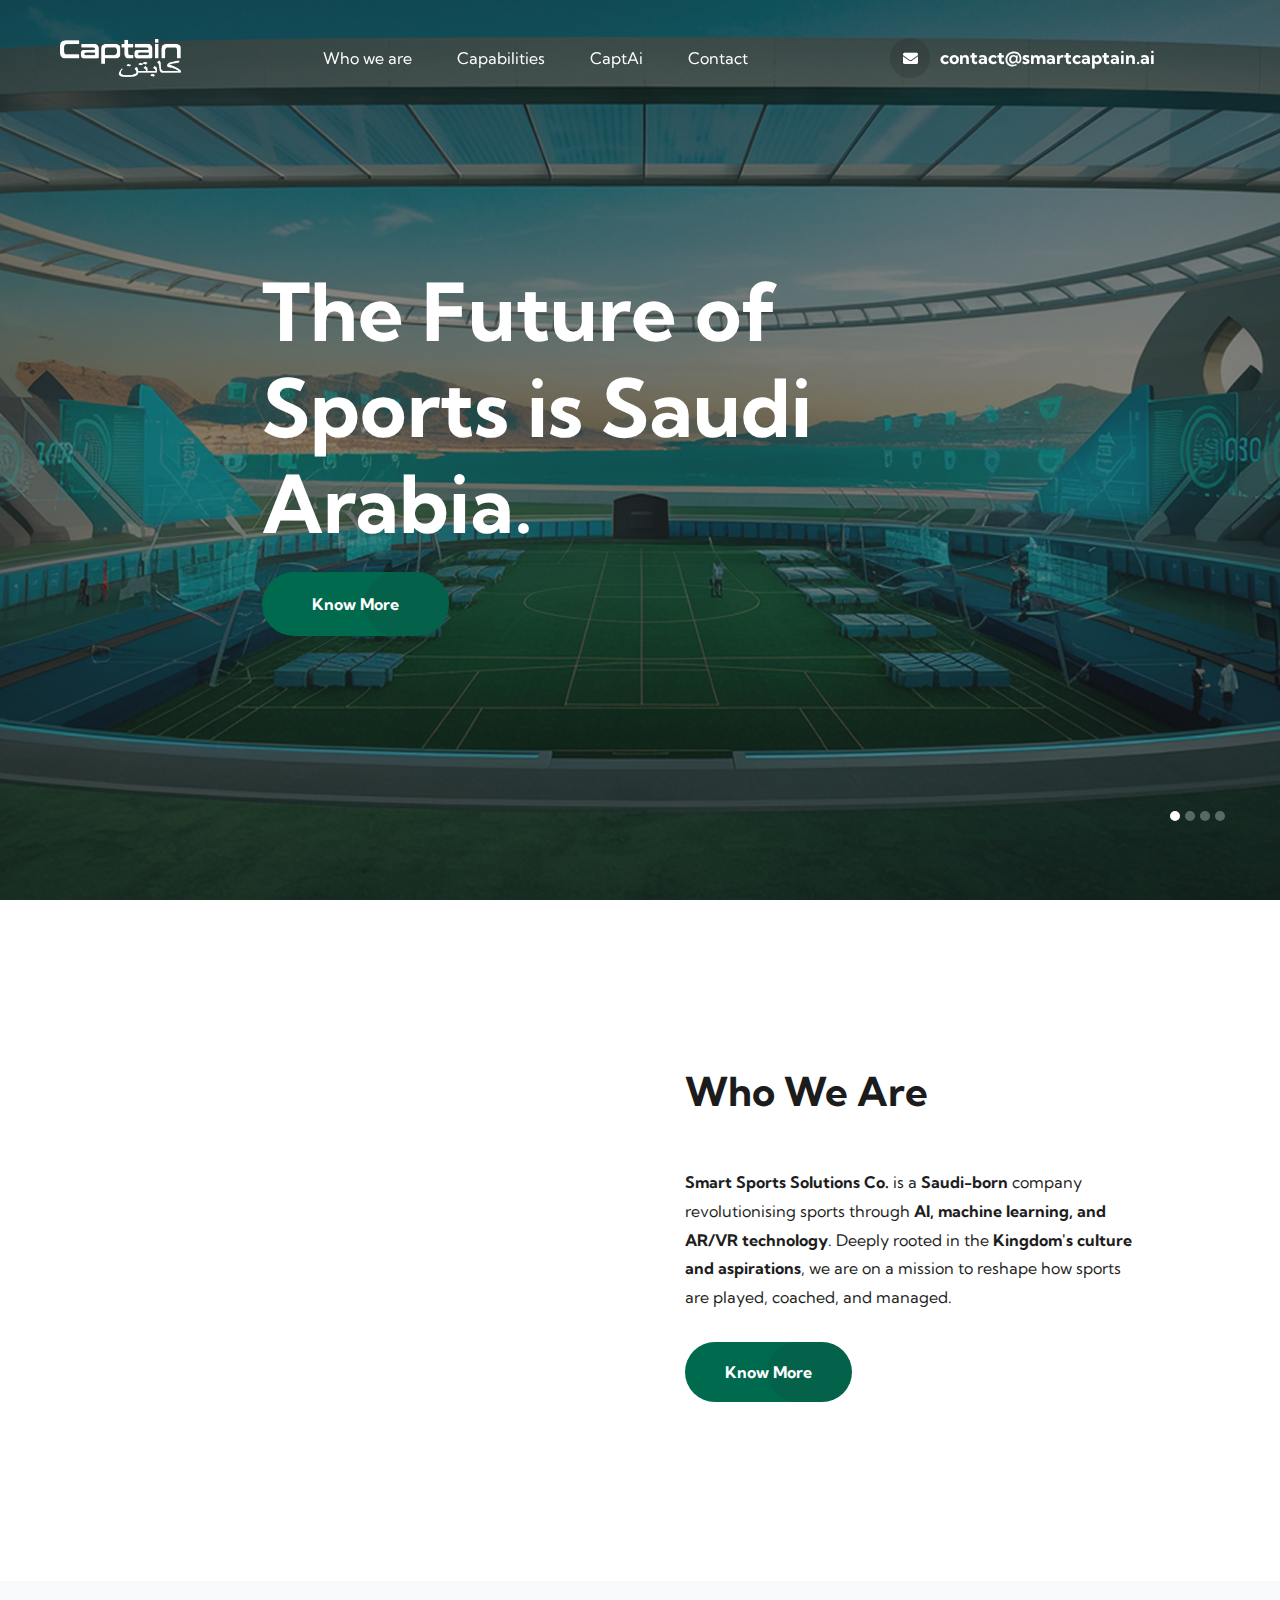
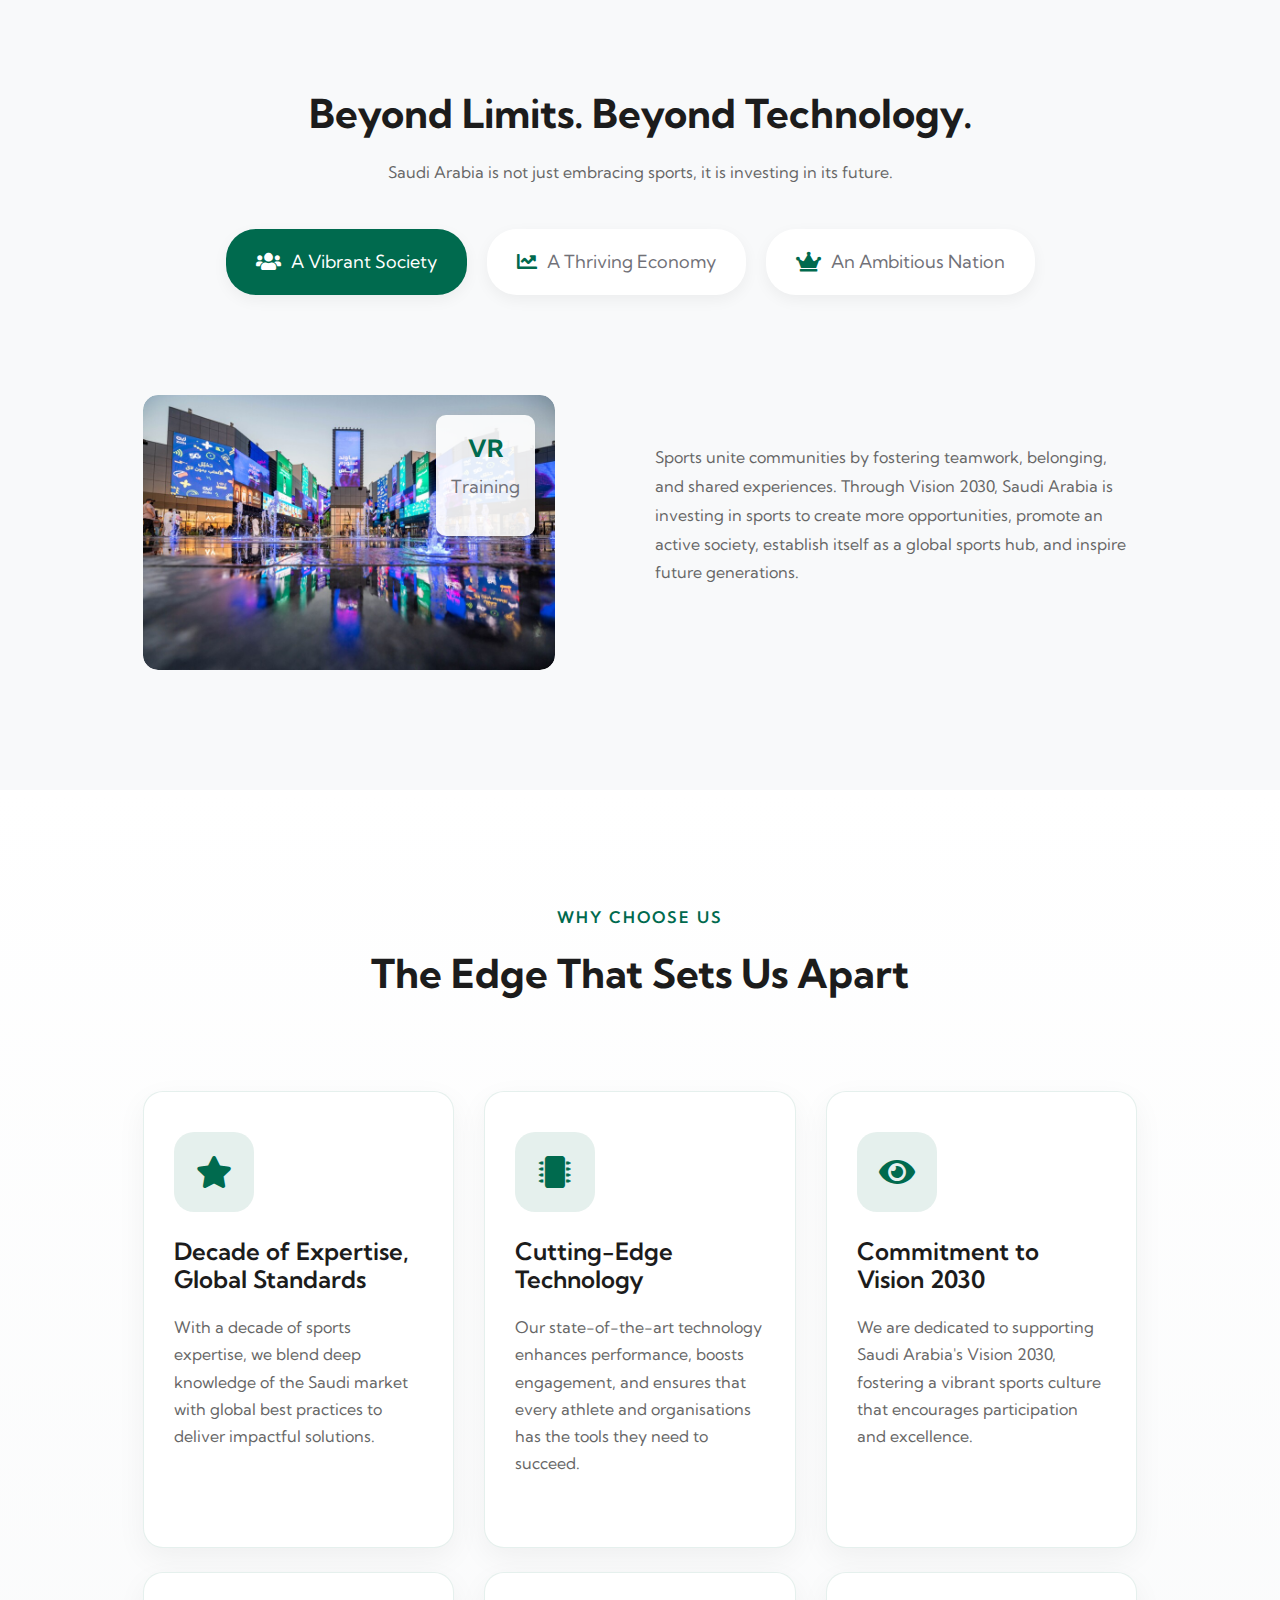
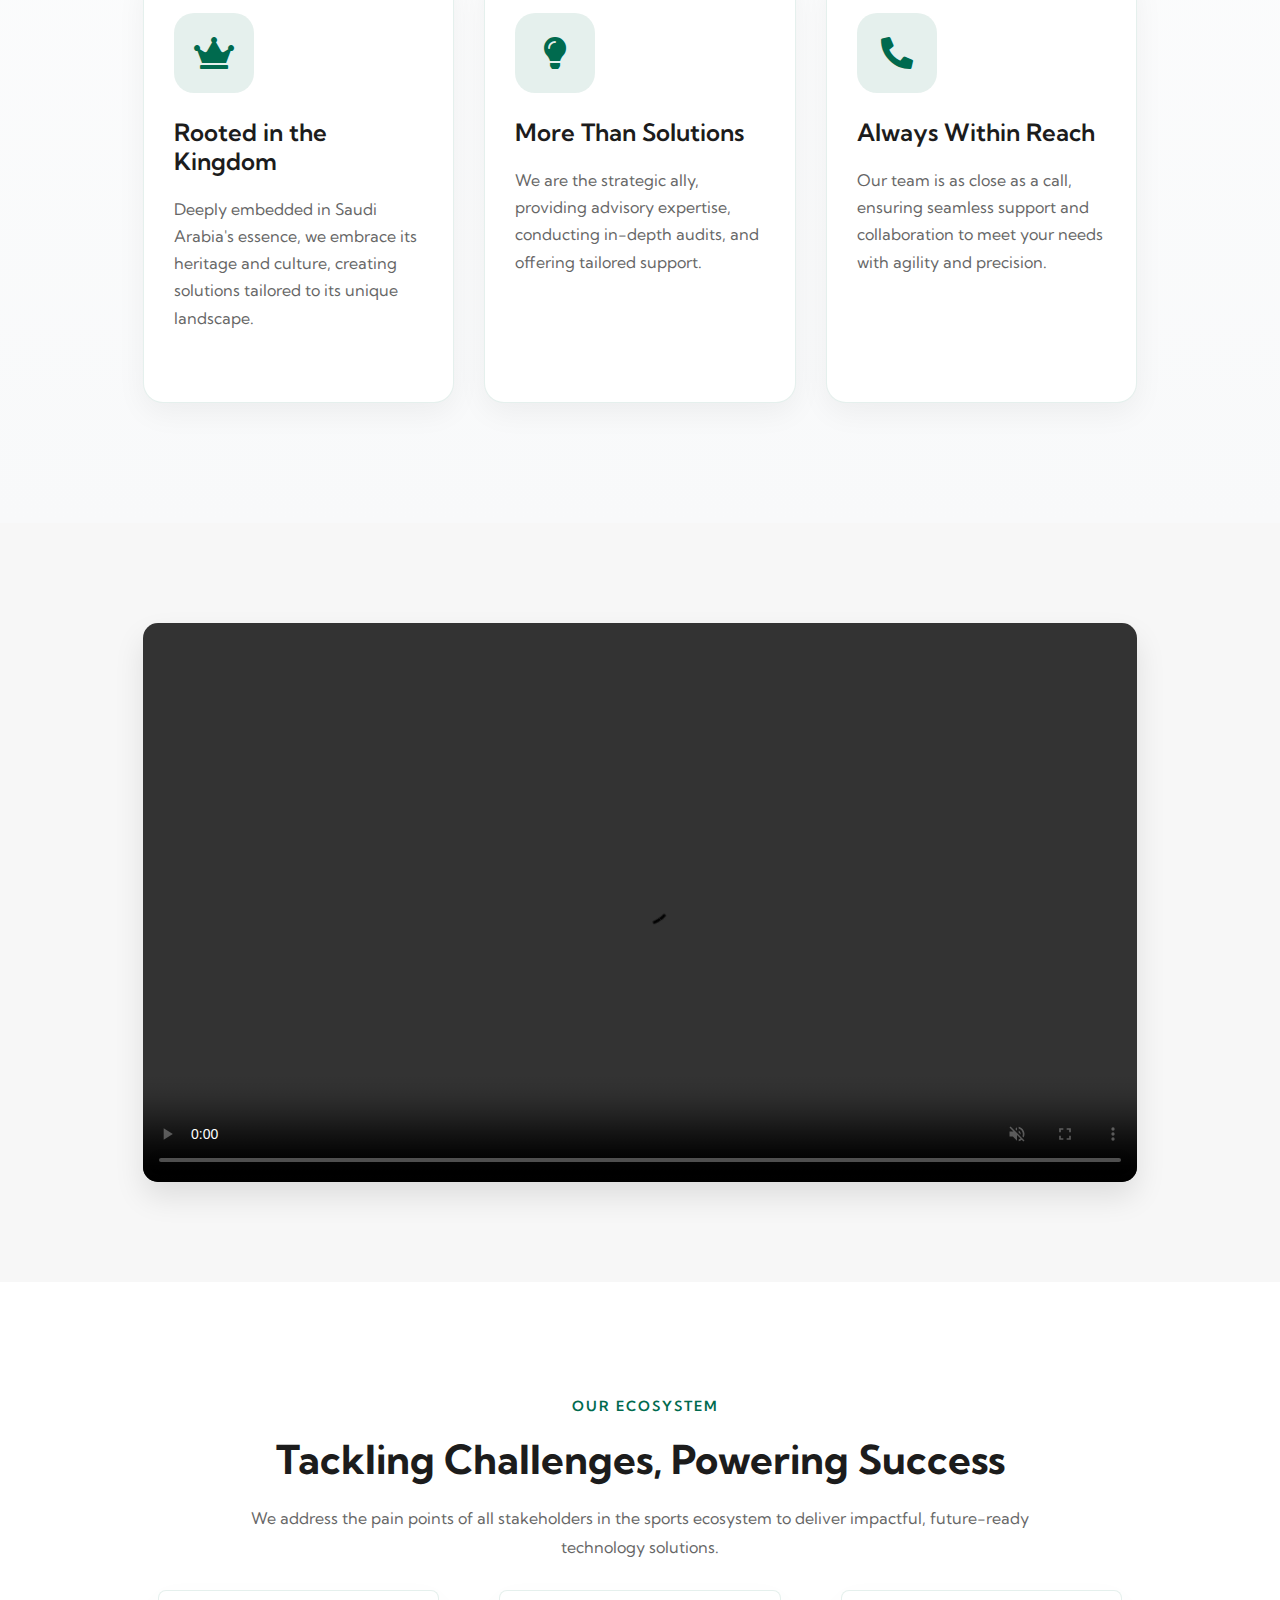
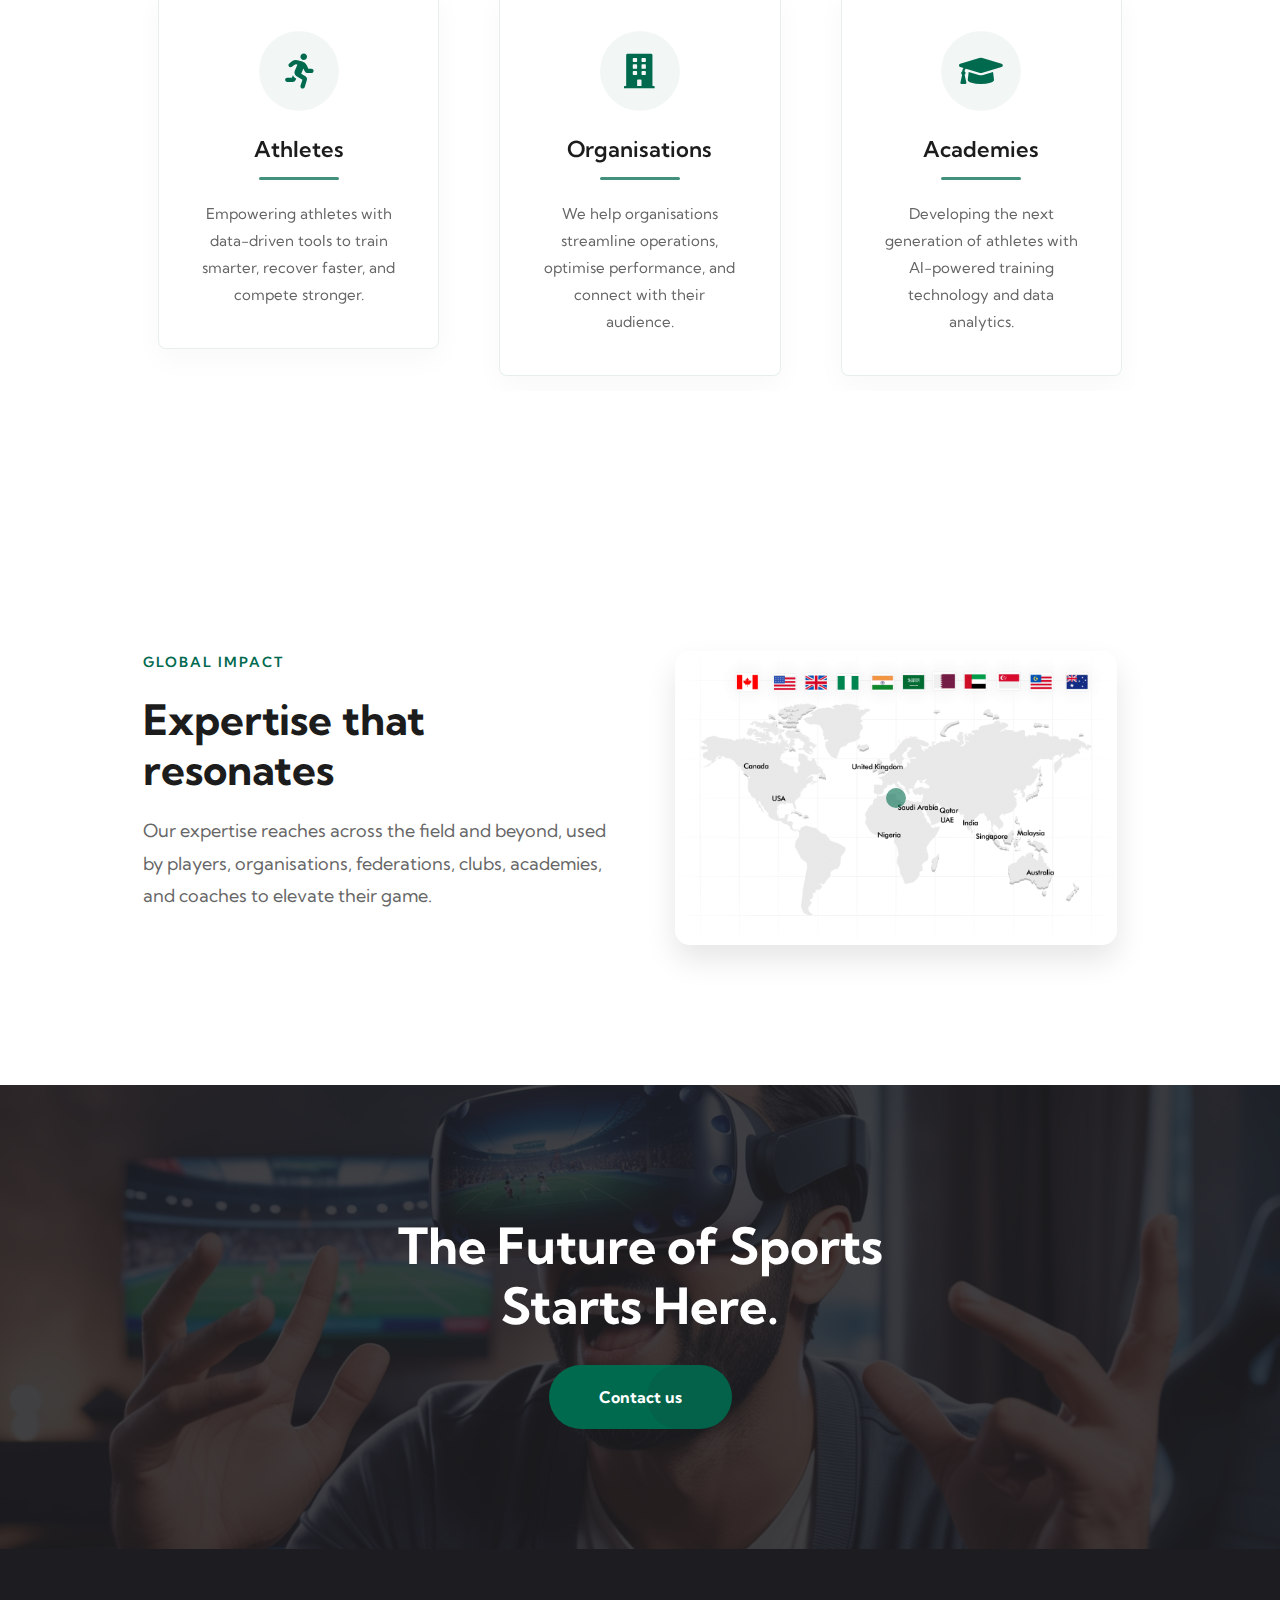
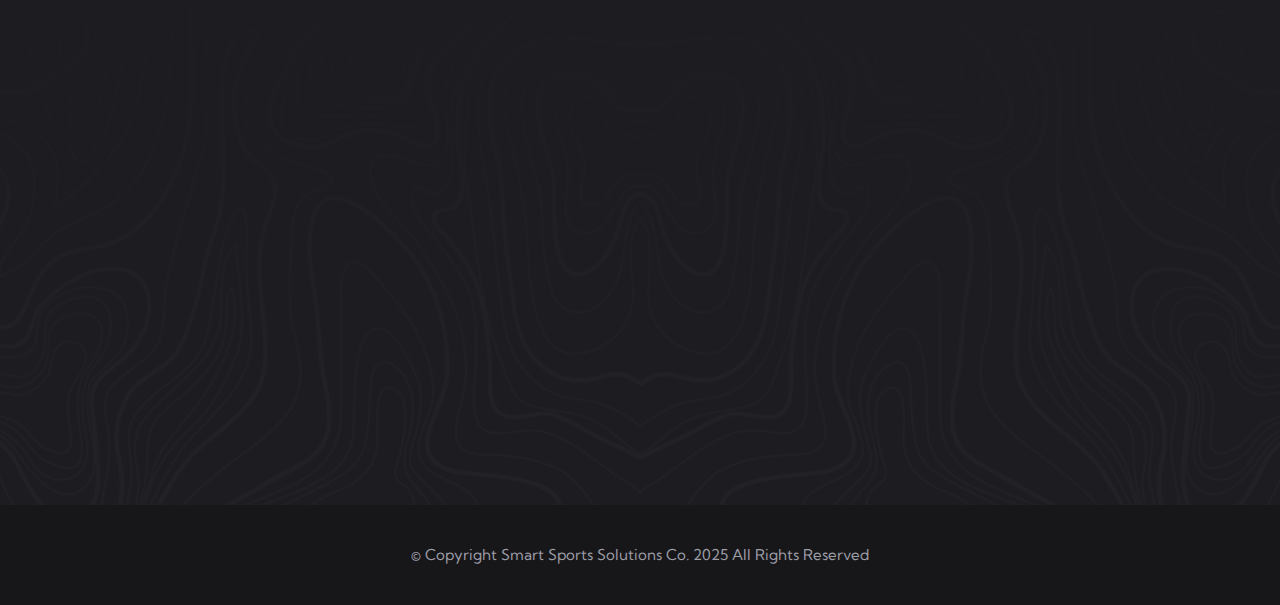
==== index.html @ 02434d59 "Update index.html" ====
<!DOCTYPE html>
<html lang="en">

<head>
    <meta charset="UTF-8" />
    <meta name="viewport" content="width=device-width, initial-scale=1.0" />
    <title>Smart Captain</title>
    <!-- favicons Icons -->
    <link rel="icon"  href="assets/images/resources/fav-icon.png">


    <!-- fonts -->
    <link rel="preconnect" href="https://fonts.gstatic.com">
    <link href="https://fonts.googleapis.com/css2?family=Kumbh+Sans:wght@300;400;700&display=swap" rel="stylesheet">


    <link rel="stylesheet" href="assets/vendors/bootstrap/css/bootstrap.min.css" />
    <link rel="stylesheet" href="assets/vendors/animate/animate.min.css" />
    <link rel="stylesheet" href="assets/vendors/fontawesome/css/all.min.css" />
    <link rel="stylesheet" href="assets/vendors/jarallax/jarallax.css" />
    <link rel="stylesheet" href="assets/vendors/jquery-magnific-popup/jquery.magnific-popup.css" />
    <link rel="stylesheet" href="assets/vendors/nouislider/nouislider.min.css" />
    <link rel="stylesheet" href="assets/vendors/nouislider/nouislider.pips.css" />
    <link rel="stylesheet" href="assets/vendors/odometer/odometer.min.css" />
    <link rel="stylesheet" href="assets/vendors/swiper/swiper.min.css" />
    <link rel="stylesheet" href="assets/vendors/moniz-icons/style.css">
    <link rel="stylesheet" href="assets/vendors/tiny-slider/tiny-slider.min.css" />
    <link rel="stylesheet" href="assets/vendors/reey-font/stylesheet.css" />
    <link rel="stylesheet" href="assets/vendors/owl-carousel/owl.carousel.min.css" />
    <link rel="stylesheet" href="assets/vendors/owl-carousel/owl.theme.default.min.css" />
    <link rel="stylesheet" href="assets/vendors/twentytwenty/twentytwenty.css" />
    <link rel="stylesheet" href="assets/vendors/bxslider/jquery.bxslider.css" />
    <link rel="stylesheet" href="assets/vendors/bootstrap-select/css/bootstrap-select.min.css" />
    <link rel="stylesheet" href="assets/vendors/vegas/vegas.min.css" />
    <link rel="stylesheet" href="assets/vendors/jquery-ui/jquery-ui.css" />
    <link rel="stylesheet" href="assets/vendors/timepicker/timePicker.css" />

    <!-- template styles -->
    <link rel="stylesheet" href="assets/css/moniz.css" />
    <link rel="stylesheet" href="assets/css/moniz-responsive.css" />
        

    <!-- RTL Styles -->
    <link rel="stylesheet" href="assets/css/moniz-rtl.css">

    <!-- color css -->
    <link rel="stylesheet" id="jssDefault" href="assets/css/colors/color-default.css">
    <link rel="stylesheet" id="jssMode" href="assets/css/modes/moniz-normal.css">

    <!-- toolbar css -->
    <link rel="stylesheet" href="assets/css/moniz-toolbar.css">
    <!-- SwiperJS -->
<link rel="stylesheet" href="https://cdn.jsdelivr.net/npm/swiper/swiper-bundle.min.css">
<script src="https://cdn.jsdelivr.net/npm/swiper/swiper-bundle.min.js"></script>
<script src="https://ajax.googleapis.com/ajax/libs/jquery/3.5.1/jquery.min.js"></script>





</head>

<body>
   
    <div class="page-wrapper">
        <header class="main-header clearfix">
            <nav class="main-menu clearfix">
                <div class="main-menu-wrapper clearfix">
                    <div class="main-menu-wrapper__left clearfix">
                        <div class="main-menu-wrapper__logo">
                            <a href="index.html"><img src="assets/images/resources/logo.png" alt=""></a>
                        </div>
                       
                        <!-- <div class="main-menu-wrapper__social">
                            <a href="#"><i class="fab fa-twitter"></i></a>
                            <a href="#" class="clr-fb"><i class="fab fa-facebook"></i></a>
                            <a href="#" class="clr-dri"><i class="fab fa-pinterest-p"></i></a>
                            <a href="#" class="clr-ins"><i class="fab fa-instagram"></i></a>
                        </div> -->
                    </div>
                    <div class="main-menu-wrapper__main-menu">
                        <a href="#" class="mobile-nav__toggler">
                            <span></span>
                        </a>
                        <ul class="main-menu__list">
                            <li>
                                <a href="Who-we-are.html">Who we are</a>
                                
                            </li>
                            <li >
                                <a href="capabilities.html">Capabilities </a>
                            </li>
                            <li>
                                <a href="CaptAi.html">CaptAi</a>
                                
                            </li >
                            <li><a href="#Contact-us">Contact</a></li>
                        </ul>
                    </div>
                <!--     <div class="main-menu-wrapper__right">
                        <div class="main-menu-wrapper__right-contact-box">
                            <div class="main-menu-wrapper__right-contact-icon">
                                <span class="icon-phone-call"></span>
                            </div>
                            <div class="main-menu-wrapper__right-contact-number">
                                <a href="tel:92-666-888-0000">92 666 888 0000</a>
                            </div>
                        </div>
                    </div> -->
                    <div class="main-menu-wrapper__right">
    <div class="main-menu-wrapper__right-contact-box">
        <div class="main-menu-wrapper__right-contact-icon">
            <span class="icon-envelope"> <i class="fas fa-envelope"></i></span> <!-- Changed to email icon -->
        </div>
        <div class="main-menu-wrapper__right-contact-number">
            <a href="mailto:contact@smartcaptain.ai">contact@smartcaptain.ai</a> <!-- Changed to email -->
        </div>
    </div>
</div>
                </div>
            </nav>
        </header>

        <div class="stricky-header stricked-menu main-menu">
            <div class="sticky-header__content"></div><!-- /.sticky-header__content -->
        </div><!-- /.stricky-header -->

        <!-- Banner One Start -->
        <section class="main-slider">
            <div class="swiper-container thm-swiper__slider" data-swiper-options='{"slidesPerView": 1, "loop": true,
    "effect": "fade",
     "pagination": {
        "el": "#main-slider-pagination",
        "type": "bullets",
        "clickable": true
      },
    "navigation": {
        "nextEl": "#main-slider__swiper-button-next",
        "prevEl": "#main-slider__swiper-button-prev"
    },
    "autoplay": {
        "delay": 5000
    }}'>
                <div class="swiper-wrapper">
                    <div class="swiper-slide">
                        <div class="image-layer"
                            style="background-image: url(assets/images/backgrounds/hero-sec-1.webp);">
                        </div>

                        <div class="image-layer-overlay"></div>
                        <div class="main-slider-shape-1"></div>
                        <div class="main-slider-shape-2"></div>
                        <div class="main-slider-shape-3"></div>
                        <div class="main-slider-shape-4"></div>
                        <!-- /.image-layer -->
                        <div class="container">
                            <div class="row">
                                <div class="col-lg-12">
                                    <div class="main-slider__content">
                                        <!-- <p>welcome to Smart Captain</p> -->
                                        <h2>The Future of Sports is Saudi Arabia.</h2>

                                        <a href="#About" class="thm-btn"><span>Know More</span></a>
                                        
                                    </div>
                                </div>
                            </div>
                        </div>
                    </div>
                    
                  <div class="swiper-slide">
                        <div class="image-layer"
                            style="background-image: url(assets/images/backgrounds/main-slider-1-2.jpg);">
                        </div>

                        <div class="image-layer-overlay"></div>
                        <div class="main-slider-shape-1"></div>
                        <div class="main-slider-shape-2"></div>
                        <div class="main-slider-shape-3"></div>
                        <div class="main-slider-shape-4"></div>
                      
                        <div class="container">
                            <div class="row">
                                <div class="col-lg-12">
                                    <div class="main-slider__content">
                                        <!-- <p>welcome to Moniz Web agency</p> -->
                                        <h2>Powered by Vision, Driven by Technology.</h2>
                                        <a href="#About" class="thm-btn"><span>Know More</span></a>
                                    </div>
                                </div>
                            </div>
                        </div>
                    </div> 
                    <div class="swiper-slide">
                        <div class="image-layer"
                            style="background-image: url(assets/images/backgrounds/hero-sec-3.webp);">
                        </div>

                        <div class="image-layer-overlay"></div>
                        <div class="main-slider-shape-1"></div>
                        <div class="main-slider-shape-2"></div>
                        <div class="main-slider-shape-3"></div>
                        <div class="main-slider-shape-4"></div>
                      
                        <div class="container">
                            <div class="row">
                                <div class="col-lg-12">
                                    <div class="main-slider__content">
                                        <!-- <p>welcome to Moniz Web agency</p> -->
                                        <h2>A Vibrant Nation. <br>A Winning Spirit.
                                        </h2>
                                        <a href="#About" class="thm-btn"><span>Know More</span></a>
                                    </div>
                                </div>
                            </div>
                        </div>
                    </div> 
                    <div class="swiper-slide">
                        <div class="image-layer"
                            style="background-image: url(assets/images/backgrounds/hero-sec-3-1.webp);">
                        </div>

                        <div class="image-layer-overlay"></div>
                        <div class="main-slider-shape-1"></div>
                        <div class="main-slider-shape-2"></div>
                        <div class="main-slider-shape-3"></div>
                        <div class="main-slider-shape-4"></div>
                      
                        <div class="container">
                            <div class="row">
                                <div class="col-lg-12">
                                    <div class="main-slider__content">
                                        <!-- <p>welcome to Moniz Web agency</p> -->
                                        <h2>From Saudi Arabia to the World, Game On.
                                        </h2>
                                        <a href="#About" class="thm-btn"><span>Know More</span></a>
                                    </div>
                                </div>
                            </div>
                        </div>
                    </div> 
                    
                </div>
                <!-- If we need navigation buttons -->
                <div class="slider-bottom-box clearfix">

                    <!-- <div class="main-slider__nav">
                        <div class="swiper-button-prev" id="main-slider__swiper-button-next"><i
                                class="icon-right-arrow icon-left-arrow"></i>
                        </div>
                        <div class="swiper-button-next" id="main-slider__swiper-button-prev"><i
                                class="icon-right-arrow"></i>
                        </div>
                    </div> -->
                    <div class="swiper-pagination" id="main-slider-pagination"></div>
                </div>
            </div>
            <style>
               /* Default Fullscreen Styles */
                .main-slider {
                    position: relative;
                    width: 100%;
                    height: 100vh;
                    overflow: hidden;
                }

                .swiper-container {
                    width: 100%;
                    height: 100%;
                }

                .swiper-slide {
                    position: relative;
                    width: 100%;
                    height: 100%;
                    display: flex;
                    align-items: center;
                }

                /* Background Image */
                .image-layer {
                    position: absolute;
                    top: 0;
                    left: 0;
                    width: 100%;
                    height: 100%;
                    background-size: cover;
                    background-position: center;
                    background-repeat: no-repeat;
                }

                /* Dark Overlay */
                .image-layer-overlay {
                    position: absolute;
                    top: 0;
                    left: 0;
                    width: 100%;
                    height: 100%;
                    background: rgba(0, 0, 0, 0.5);
                }

                /* Slider Content */
                .main-slider__content {
                    position: relative;
                    z-index: 2;
                    color: white;
                    width: 100%;
                    text-align: left;
                    padding: 20px;
                    max-width: 80%;
                    margin-left: 10%;
                    word-wrap: break-word;
                }

                .main-slider__content h2 {
                    font-size: 80px;
                    font-weight: bold;
                    line-height: 1.2;
                    margin-bottom: 20px;
                }
                

                /* Remove top/bottom padding from container since we're using flex centering */
                .main-slider .container {
                    padding-top: 0;
                    padding-bottom: 0;
                }

                /* Responsive Styles */
                @media (max-width: 1200px) {
                    .main-slider {
                        height: 100vh;
                    }

                    .main-slider__content h2 {
                        font-size: 60px;
                    }
                }

                @media (max-width: 1024px) {
                    .main-slider {
                        height: 100vh;
                    }

                    .main-slider__content h2 {
                        font-size: 50px;
                    }

                    .main-slider__content a.thm-btn {
                        padding: 12px 24px;
                        font-size: 16px;
                    }
                }

                @media (max-width: 768px) {
                    .main-slider {
                        height: 100vh;
                    }

                    .main-slider__content {
                        max-width: 90%;
                        padding: 15px;
                        margin-left: 5%;
                    }

                    .main-slider__content h2 {
                        font-size: 28px;
                        line-height: 1.3;
                    }

                    .main-slider__content a.thm-btn {
                        padding: 10px 20px;
                        font-size: 14px;
                    }
                }

                @media (max-width: 480px) {
                    .main-slider {
                        height: 100vh;
                    }

                    .main-slider__content {
                        margin-left: 5%;
                    }

                    .main-slider__content h2 {
                        font-size: 35px;
                    }

                    .main-slider__content a.thm-btn {
                        padding: 12px 40px;
                        font-size: 16px;
                    }
                }


            </style>
        </section>
        <!--Banner One End-->

       




      
        <section class="welcome-one" id="About">
            <div class="container">
                <div class="row align-items-center">
                    <div class="col-xl-6">
                        <div class="welcome-one__left wow fadeInLeft animated" data-wow-duration="1500ms">
                            <div class="welcome-one__img-box">
                                <div class="welcome-one__img">
                                    <img src="assets/images/resources/who-we-are.png" alt="">
                                    <div class="welcome-one__shape-1"></div>
                                    <div class="welcome-one__shape-2"></div>
                                </div>
                                <div class="welcome-one__trusted" style="text-align: center;">
                                    <p>Globally<br> Recognized</p>
<!--                                     <h2 class="odometer odometer-auto-theme" data-count=Recognized></h2> -->
                                </div>
                            </div>
                        </div>
                    </div>
                    <div class="col-xl-6">
                        <div class="welcome-one__right">
                            <div class="section-title">
                                <h2 class="section-title__title">Who We Are</h2>
                            </div>
                            <div class="welcome-one__content">
                                <p class="welcome-one__right-text-1"><strong>Smart Sports Solutions Co.</strong> is a <strong>Saudi-born</strong> company revolutionising sports through <strong>AI, machine learning, and AR/VR technology</strong>. 
                                    Deeply rooted in the <strong>Kingdom's culture and aspirations</strong>, we are on a mission to reshape how sports are played, coached, and managed.</p>
                            
                                <div class="welcome-one__btn-box">
                                    <a href="Who-we-are.html" class="thm-btn welcome-one__btn"><span>Know More</span></a>
                                </div>
                            </div>
                        </div>
                    </div>
                </div>
            </div>
        </section>

        <style>
            .welcome-one {
                padding: 120px 0;
            }

            .welcome-one__right {
                display: flex;
                flex-direction: column;
                justify-content: center;
                height: 100%;
                padding-left: 30px;
            }

            .section-title {
                margin-bottom: 30px;
                text-align: left;
            }

            .section-title__title {
                font-size: 40px;
                font-weight: 700;
                line-height: 1.2;
                margin-bottom: 10px;
            }

            .welcome-one__content {
                text-align: left;
            }

            .welcome-one__right-text-1,
            .welcome-one__right-text-2 {
                font-size: 16px;
                line-height: 1.8;
                margin-bottom: 20px;
            }

            .welcome-one__btn-box {
                margin-top: 30px;
                text-align: left;
            }

            .welcome-one__btn {
                display: inline-block;
                padding: 12px 40px;
                background-color: var(--moniz-primary);
                color: #ffffff;
                border-radius: 5px;
                transition: all 0.3s ease;
                border-radius: 32px;
            }

            .welcome-one__btn:hover {
                background-color: var(--moniz-black);
                transform: translateY(-2px);
            }

            @media (max-width: 1199px) {
                .welcome-one__right {
                    padding-left: 0;
                    margin-top: 50px;
                }
            }

            @media (max-width: 991px) {
                .welcome-one {
                    padding: 80px 0;
                }
                
                .section-title__title {
                    font-size: 32px;
                }
            }
        </style>

        <!--Welcome One End-->






        <section class="web-solutions">
            <div class="container">
                <div class="section-title text-center">
                    <h2 class="section-title__title">Beyond Limits. Beyond Technology.</h2>
                    <p class="section-title__text">Saudi Arabia is not just embracing sports, it is investing in its future.</p>
                </div>
                <div class="row">
                    <div class="col-xl-12">
                        <div class="web-solutions__tab-box tabs-box">
                            <ul class="tab-buttons clearfix list-unstyled">
                                <li data-tab="#tab1" class="tab-btn active-btn">
                                    <i class="fas fa-users"></i>
                                    <span>A Vibrant Society</span>
                                </li>
                                <li data-tab="#tab2" class="tab-btn">
                                    <i class="fas fa-chart-line"></i>
                                    <span>A Thriving Economy</span>
                                </li>
                                <li data-tab="#tab3" class="tab-btn">
                                    <i class="fas fa-crown"></i>
                                    <span>An Ambitious Nation</span>
                                </li>
                            </ul>

                            <style>
                                .tab-buttons {
                                    display: flex;
                                    justify-content: center;
                                    gap: 20px;
                                    padding: 0;
                                    margin: 0 0 40px;
                                    flex-wrap: wrap;
                                }

                                .tab-btn {
                                    display: flex;
                                    align-items: center;
                                    gap: 10px;
                                    padding: 15px 30px;
                                    background: #fff;
                                    border-radius: 30px;
                                    cursor: pointer;
                                    transition: all 0.3s ease;
                                    box-shadow: 0 5px 15px rgba(0,0,0,0.05);
                                }

                                .tab-btn i {
                                    font-size: 20px;
                                    color: #006A4E;
                                }

                                .tab-btn.active-btn {
                                    background: #006A4E;
                                    color: #fff;
                                }

                                .tab-btn.active-btn i {
                                    color: #fff;
                                }

                                /* Tablet */
                                @media (max-width: 991px) {
                                    .tab-buttons {
                                        gap: 15px;
                                        margin-bottom: 30px;
                                        padding: 0 15px;
                                    }

                                    .tab-btn {
                                        padding: 12px 25px;
                                        font-size: 15px;
                                    }

                                    .tab-btn i {
                                        font-size: 18px;
                                    }
                                }

                                /* Mobile */
                                @media (max-width: 767px) {
                                    .tab-buttons {
                                        flex-direction: column;
                                        align-items: center;
                                        gap: 12px;
                                        margin-bottom: 25px;
                                    }

                                    .tab-btn {
                                        width: 100%;
                                        max-width: 280px;
                                        justify-content: center;
                                        padding: 12px 20px;
                                        font-size: 14px;
                                    }

                                    .tab-btn i {
                                        font-size: 16px;
                                    }
                                }

                                /* Small Mobile */
                                @media (max-width: 480px) {
                                    .tab-buttons {
                                        gap: 10px;
                                        margin-bottom: 20px;
                                    }

                                    .tab-btn {
                                        max-width: 240px;
                                        padding: 10px 15px;
                                        font-size: 13px;
                                    }
                                }
                            </style>

                            <div class="tabs-content">
                                <div class="tab active-tab" id="tab1">
                                    <div class="web-solutions__content">
                                        <div class="row align-items-center">
                                            <div class="col-xl-6 col-lg-6">
                                                <div class="web-solutions__content-img">
                                                    <img src="assets/images/resources/vibrant society.jpg" alt="vibrant society">
                                                    <div class="experience-years">
                                                        <span class="number">VR</span>
                                                        <p>Training</p>
                                                    </div>
                                                </div>
                                            </div>
                                            <div class="col-xl-6 col-lg-6">
                                                <div class="web-solutions__content-right">
                                                    <!-- <h3 class="content-title">A Vibrant Society</h3> -->
                                                    <p class="web-solutions__content-desc">
                                                        Sports unite communities by fostering teamwork, belonging, and shared experiences. Through Vision 2030, 
                                                        Saudi Arabia is investing in sports to create more opportunities,
                                                         promote an active society, establish itself as a global sports hub, and inspire future generations.
                                                    </p>
                                                    <!-- <ul class="features-list">
                                                        <li><i class="fas fa-check"></i> Real-time Motion Tracking</li>
                                                        <li><i class="fas fa-check"></i> Performance Analytics</li>
                                                        <li><i class="fas fa-check"></i> Customizable Scenarios</li>
                                                    </ul> -->
                                                </div>
                                            </div>
                                        </div>
                                    </div>
                                </div>

                                <div class="tab" id="tab2">
                                    <div class="web-solutions__content">
                                        <div class="row align-items-center">
                                            <div class="col-xl-6 col-lg-6">
                                                <div class="web-solutions__content-img">
                                                    <img src="assets/images/resources/Thriving Economy.jpg" alt="Thriving Economy">
                                                    <div class="experience-years">
                                                        <span class="number">AI</span>
                                                        <p>Powered</p>
                                                    </div>
                                                </div>
                                            </div>
                                            <div class="col-xl-6 col-lg-6">
                                                <div class="web-solutions__content-right">
                                                    <!-- <h3 class="content-title">A Thriving Economy</h3> -->
                                                    <p class="web-solutions__content-desc">
                                                        The sports industry drives economic growth by creating jobs and business opportunities. It also strengthens national pride by uniting people through shared achievements. 
                                                        With continued investment, countries benefit from increased tourism, infrastructure development, and global recognition.
                                                    </p>
                                                    <!-- <ul class="features-list">
                                                        <li><i class="fas fa-check"></i> Predictive Analytics</li>
                                                        <li><i class="fas fa-check"></i> Performance Optimization</li>
                                                        <li><i class="fas fa-check"></i> Injury Prevention</li>
                                                    </ul> -->
                                                </div>
                                            </div>
                                        </div>
                                    </div>
                                </div>

                                <div class="tab" id="tab3">
                                    <div class="web-solutions__content">
                                        <div class="row align-items-center">
                                            <div class="col-xl-6 col-lg-6">
                                                <div class="web-solutions__content-img">
                                                    <img src="assets/images/resources/Ambitious Nation.jpg" alt="Ambitious Nation">
                                                    <div class="experience-years">
                                                        <span class="number">APP</span>
                                                        <p>Solutions</p>
                                                    </div>
                                                </div>
                                            </div>
                                            <div class="col-xl-6 col-lg-6">
                                                <div class="web-solutions__content-right">
                                                    <!-- <h3 class="content-title">An Ambitious Nation</h3> -->
                                                    <p class="web-solutions__content-desc">
                                                        Saudi Arabia is dedicated to excellence, efficiency, and innovation. 
                                                        Backed by world-class infrastructure and cutting-edge technology, 
                                                        the Kingdom is transforming key sectors to drive progress under the visionary leadership of <strong>His Royal Highness Prince Mohammed bin Salman bin Abdulaziz Al Saud</strong>.
                                                    </p>
                                                    <!-- <ul class="features-list">
                                                        <li><i class="fas fa-check"></i> Real-time Tracking</li>
                                                        <li><i class="fas fa-check"></i> Team Collaboration</li>
                                                        <li><i class="fas fa-check"></i> Progress Monitoring</li>
                                                    </ul> -->
                                                </div>
                                            </div>
                                        </div>
                                    </div>
                                </div>


                            </div>
                        </div>
                    </div>
                </div>
            </div>


            <style>
                .web-solutions {
                    padding: 120px 0;
                    background: #f8f9fa;
                    position: relative;
                }

                .section-title {
                    margin-bottom: 60px;
                }

                .section-title__title {
                    font-size: 42px;
                    font-weight: 700;
                    margin-bottom: 15px;
                    color: #1c1c1c;
                }

                .section-title__text {
                    font-size: 18px;
                    color: #666;
                }

                .tab-buttons {
                    display: flex;
                    justify-content: center;
                    gap: 20px;
                    padding: 0;
                    margin: 0 0 40px;
                    flex-wrap: wrap;
                }

                .tab-btn {
                    display: flex;
                    align-items: center;
                    gap: 10px;
                    padding: 15px 30px;
                    background: #fff;
                    border-radius: 30px;
                    cursor: pointer;
                    transition: all 0.3s ease;
                    box-shadow: 0 5px 15px rgba(0,0,0,0.05);
                }

                .tab-btn i {
                    font-size: 20px;
                    color: #006A4E;
                }

                .tab-btn.active-btn {
                    background: #006A4E;
                    color: #fff;
                }

                .tab-btn.active-btn i {
                    color: #fff;
                }

                .web-solutions__content-img {
                    position: relative;
                    border-radius: 15px;
                    overflow: hidden;
                }

                .web-solutions__content-img img {
                    width: 100%;
                    border-radius: 15px;
                    transition: transform 0.3s ease;
                }

                .experience-years {
                    position: absolute;
                    right: 20px;
                    top: 20px;
                    background: rgba(255,255,255,0.9);
                    padding: 15px;
                    border-radius: 10px;
                    text-align: center;
                    box-shadow: 0 5px 15px rgba(0,0,0,0.1);
                }

                .experience-years .number {
                    font-size: 24px;
                    font-weight: 700;
                    color: #006A4E;
                }

                .content-title {
                    font-size: 28px;
                    margin-bottom: 20px;
                    color: #1c1c1c;
                }

                .web-solutions__content-desc {
                    font-size: 16px;
                    line-height: 1.8;
                    color: #666;
                    margin-bottom: 25px;
                }

                .web-solutions__content-desc.highlight {
                    font-size: 20px;
                    color: #006A4E;
                }

                .features-list {
                    list-style: none;
                    padding: 0;
                }

                .features-list li {
                    display: flex;
                    align-items: center;
                    gap: 10px;
                    margin-bottom: 15px;
                    font-size: 16px;
                    color: #444;
                }

                .features-list li i {
                    color: #006A4E;
                }

                @media (max-width: 991px) {
                    .web-solutions {
                        padding: 80px 0;
                    }

                    .section-title__title {
                        font-size: 36px;
                    }

                    .tab-buttons {
                        gap: 15px;
                        margin-bottom: 30px;
                        padding: 0 15px;
                    }

                    .tab-btn {
                        padding: 12px 25px;
                        font-size: 15px;
                    }

                    .tab-btn i {
                        font-size: 18px;
                    }
                }

                @media (max-width: 767px) {
                    .tab-buttons {
                        flex-direction: column;
                        align-items: center;
                        gap: 12px;
                        margin-bottom: 25px;
                    }

                    .tab-btn {
                        width: 100%;
                        max-width: 280px;
                        justify-content: center;
                        padding: 12px 20px;
                        font-size: 14px;
                    }

                    .tab-btn i {
                        font-size: 16px;
                    }
                }

                @media (max-width: 480px) {
                    .tab-buttons {
                        gap: 10px;
                        margin-bottom: 20px;
                    }

                    .tab-btn {
                        max-width: 240px;
                        padding: 10px 15px;
                        font-size: 13px;
                    }
                }

                /* Tab Content Visibility Control */
                .tabs-content {
                    position: relative;
                }

                .tab {
                    display: none;
                    opacity: 0;
                    visibility: hidden;
                    transition: opacity 0.3s ease-in-out;
                    position: absolute;
                    top: 0;
                    left: 0;
                    width: 100%;
                }

                .tab.active-tab {
                    display: block;
                    opacity: 1;
                    visibility: visible;
                    position: relative;
                    animation: fadeIn 0.5s ease-in-out;
                }

                @keyframes fadeIn {
                    from {
                        opacity: 0;
                        transform: translateY(10px);
                    }
                    to {
                        opacity: 1;
                        transform: translateY(0);
                    }
                }
            </style>

            <script>
                document.addEventListener('DOMContentLoaded', function() {
                    const tabButtons = document.querySelectorAll('.tab-btn');
                    
                    tabButtons.forEach(button => {
                        button.addEventListener('click', function() {
                            // Remove active class from all buttons and tabs
                            document.querySelectorAll('.tab-btn').forEach(btn => btn.classList.remove('active-btn'));
                            document.querySelectorAll('.tab').forEach(tab => tab.classList.remove('active-tab'));
                            
                            // Add active class to clicked button
                            this.classList.add('active-btn');
                            
                            // Show corresponding tab
                            const tabId = this.getAttribute('data-tab');
                            document.querySelector(tabId).classList.add('active-tab');
                        });
                    });
                });
            </script>
        </section>

        

        <!-- Features Section -->
        <section class="features-section">
            <div class="container">
                <div class="section-title text-center">
                    <span class="section-subtitle">Why Choose Us</span>
                    <h2>The Edge That Sets Us Apart</h2>
                    <div class="title-divider"></div>
                </div>
                <div class="row g-4">
                    <!-- Feature Card 1 -->
                    <div class="col-xl-4 col-lg-4 col-md-6">
                        <div class="feature-card">
                            <div class="feature-icon">
                                <i class="fas fa-star"></i>
                            </div>
                            <h3>Decade of Expertise, Global Standards</h3>
                            <p>With a decade of sports expertise, we blend deep knowledge of the Saudi market with global best practices to deliver impactful solutions.</p>
                        </div>
                    </div>
                    <!-- Feature Card 2 -->
                    <div class="col-xl-4 col-lg-4 col-md-6">
                        <div class="feature-card">
                            <div class="feature-icon">
                                <i class="fas fa-microchip"></i>
                            </div>
                            <h3>Cutting-Edge Technology</h3>
                            <p>Our state-of-the-art technology enhances performance, boosts engagement, and ensures that every athlete and organisations has the tools they need to succeed.</p>
                        </div>
                    </div>
                    <!-- Feature Card 3 -->
                    <div class="col-xl-4 col-lg-4 col-md-6">
                        <div class="feature-card">
                            <div class="feature-icon">
                                <i class="fas fa-eye"></i>
                            </div>
                            <h3>Commitment to Vision 2030</h3>
                            <p>We are dedicated to supporting Saudi Arabia's Vision 2030, fostering a vibrant sports culture that encourages participation and excellence.</p>
                        </div>
                    </div>
                    <!-- Feature Card 4 -->
                    <div class="col-xl-4 col-lg-4 col-md-6">
                        <div class="feature-card">
                            <div class="feature-icon">
                                <i class="fas fa-crown"></i>
                            </div>
                            <h3>Rooted in the Kingdom</h3>
                            <p>Deeply embedded in Saudi Arabia's essence, we embrace its heritage and culture, creating solutions tailored to its unique landscape.</p>
                        </div>
                    </div>
                    <!-- Feature Card 5 -->
                    <div class="col-xl-4 col-lg-4 col-md-6">
                        <div class="feature-card">
                            <div class="feature-icon">
                                <i class="fas fa-lightbulb"></i>
                            </div>
                            <h3>More Than Solutions</h3>
                            <p>We are the strategic ally, providing advisory expertise, conducting in-depth audits, and offering tailored support.</p>
                        </div>
                    </div>
                    <!-- Feature Card 6 -->
                    <div class="col-xl-4 col-lg-4 col-md-6">
                        <div class="feature-card">
                            <div class="feature-icon">
                                <i class="fas fa-phone-alt"></i>
                            </div>
                            <h3>Always Within Reach</h3>
                            <p>Our team is as close as a call, ensuring seamless support and collaboration to meet your needs with agility and precision.</p>
                        </div>
                    </div>
                </div>
            </div>
            <style>
                .features-section {
                    padding: 120px 0;
                    background: linear-gradient(to bottom, #ffffff, #f8f9fa);
                    position: relative;
                }

                .section-title {
                    margin-bottom: 70px;
                    position: relative;
                }

                .section-subtitle {
                    color: #006A4E;
                    font-size: 16px;
                    font-weight: 600;
                    text-transform: uppercase;
                    letter-spacing: 2px;
                    margin-bottom: 15px;
                    display: block;
                }

                .section-title h2 {
                    font-size: 40px;
                    color: #1c1c1c;
                    font-weight: 700;
                    margin-bottom: 20px;
                }

                .title-divider {
                    width: 80px;
                    height: 3px;
                    /* background: #006A4E; */
                    margin: 0 auto;
                    position: relative;
                }

                .title-divider::before,
                .title-divider::after {
                    /* content: ''; */
                    position: absolute;
                    width: 40px;
                    height: 3px;
                    background: #006A4E;
                    top: -6px;
                }

                .title-divider::before {
                    left: 15px;
                }

                .title-divider::after {
                    right: 15px;
                }

                .feature-card {
                    background: #ffffff;
                    padding: 40px 30px;
                    border-radius: 20px;
                    box-shadow: 0 10px 30px rgba(0, 0, 0, 0.05);
                    margin-bottom: 30px;
                    transition: all 0.5s cubic-bezier(0.4, 0, 0.2, 1);
                    position: relative;
                    overflow: hidden;
                    border: 1px solid rgba(0, 106, 78, 0.1);
                    height: 100%;
                    min-height: 320px;
                }

                .feature-card::before {
                    content: '';
                    position: absolute;
                    top: 0;
                    left: 0;
                    width: 100%;
                    height: 100%;
                    background: linear-gradient(135deg, rgba(0, 106, 78, 0.05) 0%, rgba(0, 106, 78, 0) 100%);
                    opacity: 0;
                    transition: all 0.5s ease;
                }

                .feature-card:hover {
                    transform: translateY(-10px);
                    box-shadow: 0 20px 40px rgba(0, 0, 0, 0.08);
                }

                .feature-card:hover::before {
                    opacity: 1;
                }

                .feature-icon {
                    width: 80px;
                    height: 80px;
                    background: rgba(0, 106, 78, 0.1);
                    border-radius: 20px;
                    display: flex;
                    align-items: center;
                    justify-content: center;
                    margin-bottom: 25px;
                    position: relative;
                    transition: all 0.5s ease;
                }

                .feature-icon i {
                    font-size: 32px;
                    color: #006A4E;
                    transition: all 0.5s ease;
                }

                .feature-card:hover .feature-icon {
                    background: #006A4E;
                    transform: rotate(-10deg);
                }

                .feature-card:hover .feature-icon i {
                    color: #ffffff;
                    transform: scale(1.1);
                }

                .feature-card h3 {
                    font-size: 24px;
                    color: #1c1c1c;
                    font-weight: 600;
                    margin-bottom: 20px;
                    position: relative;
                    transition: all 0.3s ease;
                }

                .feature-card p {
                    font-size: 16px;
                    color: #666666;
                    line-height: 1.7;
                    margin: 0;
                    position: relative;
                }

                @media (max-width: 991px) {
                    .features-section {
                        padding: 90px 0;
                    }

                    .section-title h2 {
                        font-size: 36px;
                    }

                    .feature-card {
                        min-height: 300px;
                    }
                }

                @media (max-width: 767px) {
                    .features-section {
                        padding: 70px 0;
                    }

                    .section-title h2 {
                        font-size: 30px;
                    }

                    .feature-card {
                        padding: 30px 25px;
                        min-height: 280px;
                    }

                    .feature-icon {
                        width: 60px;
                        height: 60px;
                    }

                    .feature-icon i {
                        font-size: 24px;
                    }

                    .feature-card h3 {
                        font-size: 20px;
                    }
                }
            </style>
        </section>

        
<!-- Video Section -->
<section class="video-section">
    <div class="container">
        <div class="video-wrapper">
            <div class="video-content">
                <div class="video-player">
                    <video class="position-absolute overlay-img-game" controls autoplay muted>
                        <source src="assets/videos/Saudi-video-export (1).mp4" type="video/mp4">
                    </video>
                </div>
            </div>
        </div>
    </div>

    <style>
        .video-section {
            padding: 100px 0;
            background-color: #f7f7f7;
            position: relative;
            overflow: hidden;
        }

        .container {
            max-width: 80% !important;
            margin: 0 auto;
        }

        .video-wrapper {
            width: 100%;
            margin: 0 auto;
        }

        .video-content {
            display: flex;
            flex-direction: column;
            align-items: center;
            text-align: center;
        }

        .video-player {
            width: 100%;
            position: relative;
            padding-bottom: 56.25%; /* 16:9 Aspect Ratio */
            height: 0;
        }

        .overlay-img-game {
            width: 100%;
            left: 50%;
            transform: translate(-50%);
            border-radius: 15px;
            margin: 0 auto;
            position: absolute;
            top: 0;
            height: 100%;
            object-fit: cover;
            box-shadow: 0 15px 30px rgba(0, 0, 0, 0.1);
        }

        /* Large screens */
        @media (min-width: 1400px) {
            .container {
                max-width: 1200px !important;
            }
        }

        /* Desktop */
        @media (max-width: 1200px) {
            .container {
                max-width: 85% !important;
            }
        }

        /* Tablet */
        @media (max-width: 991px) {
            .video-section {
                padding: 80px 0;
            }
            
            .container {
                max-width: 90% !important;
            }
        }

        /* Mobile Large */
        @media (max-width: 767px) {
            .video-section {
                padding: 60px 0;
            }

            .container {
                max-width: 95% !important;
            }
        }

        /* Mobile Small */
        @media (max-width: 480px) {
            .video-section {
                padding: 40px 0;
            }

            .container {
                max-width: 100% !important;
                padding: 0 15px;
            }

            .overlay-img-game {
                border-radius: 10px;
            }
        }
    </style>

    <script>
        document.addEventListener('DOMContentLoaded', function() {
            const video = document.querySelector('.overlay-img-game');
            
            // Enable inline playback
            video.setAttribute('playsinline', '');
            
            // Play video when it's ready
            video.play().catch(function(error) {
                console.log("Video autoplay failed:", error);
            });

            // Handle visibility change
            document.addEventListener("visibilitychange", function() {
                if (document.hidden) {
                    video.pause();
                } else {
                    video.play().catch(function(error) {
                        console.log("Video autoplay failed:", error);
                    });
                }
            });

            // Handle orientation change
            window.addEventListener('orientationchange', function() {
                setTimeout(function() {
                    video.style.width = '100%';
                }, 100);
            });
        });
    </script>
</section>



<section class="portfolio-one">
    <div class="container">
        <div class="section-title text-center">
            <span class="section-title__tagline">Our Ecosystem</span>
            <h2 class="section-title__title">Tackling Challenges, Powering Success</h2>
            <p class="section-title__text">
                We address the pain points of all stakeholders in the sports ecosystem to deliver impactful, future-ready technology solutions.
            </p>
        </div>

        <div class="swiper portfolio-slider">
            <div class="swiper-wrapper">
                <!-- Slide 1 -->
                <div class="swiper-slide">
                    <div class="portfolio-card">
                        <div class="portfolio-icon">
                            <i class="fas fa-running"></i>
                        </div>
                        <div class="portfolio-content">
                            <h3 class="portfolio-title">Athletes</h3>
                            <div class="portfolio-divider"></div>
                            <p class="portfolio-description">
                                Empowering athletes with data-driven tools to train smarter, recover faster, and compete stronger.
                            </p>
                        </div>
                    </div>
                </div>

                <!-- Slide 2 -->
                <div class="swiper-slide">
                    <div class="portfolio-card">
                        <div class="portfolio-icon">
                            <i class="fas fa-building"></i>
                        </div>
                        <div class="portfolio-content">
                            <h3 class="portfolio-title">Organisations</h3>
                            <div class="portfolio-divider"></div>
                            <p class="portfolio-description">
                                We help organisations streamline operations, optimise performance, and connect with their audience.
                            </p>
                        </div>
                    </div>
                </div>

                <!-- Slide 3 -->
                <div class="swiper-slide">
                    <div class="portfolio-card">
                        <div class="portfolio-icon">
                            <i class="fas fa-graduation-cap"></i>
                        </div>
                        <div class="portfolio-content">
                            <h3 class="portfolio-title">Academies</h3>
                            <div class="portfolio-divider"></div>
                            <p class="portfolio-description">
                                Developing the next generation of athletes with AI-powered training technology and data analytics.
                            </p>
                        </div>
                    </div>
                </div>

                <!-- Slide 4 -->
                <div class="swiper-slide">
                    <div class="portfolio-card">
                        <div class="portfolio-icon">
                            <i class="fas fa-trophy"></i>
                        </div>
                        <div class="portfolio-content">
                            <h3 class="portfolio-title">Clubs</h3>
                            <div class="portfolio-divider"></div>
                            <p class="portfolio-description">
                                Enhancing competition, improving governance, and elevating the sporting experience with technology.
                            </p>
                        </div>
                    </div>
                </div>

                <!-- Slide 5 -->
                <div class="swiper-slide">
                    <div class="portfolio-card">
                        <div class="portfolio-icon">
                            <i class="fas fa-landmark"></i>
                        </div>
                        <div class="portfolio-content">
                            <h3 class="portfolio-title">Government</h3>
                            <div class="portfolio-divider"></div>
                            <p class="portfolio-description">
                                Supporting national sports initiatives with data-driven insights to build a thriving sports ecosystem.
                            </p>
                        </div>
                    </div>
                </div>
            </div>

            <div class="swiper-button-next"></div>
            <div class="swiper-button-prev"></div>
            <div class="swiper-pagination"></div>
        </div>
    </div>

    <style>
        .portfolio-one {
            padding: 120px 0;
            background-color: #ffffff;
            position: relative;
        }

        .section-title {
            margin-bottom: 70px;
        }

        .section-title__tagline {
            font-size: 14px;
            font-weight: 600;
            text-transform: uppercase;
            color: #006A4E;
            letter-spacing: 2px;
            margin-bottom: 15px;
            display: block;
        }

        .section-title__title {
            font-size: 36px;
            font-weight: 700;
            color: #1c1c1c;
            margin-bottom: 20px;
            line-height: 1.2;
        }

        .section-title__text {
            font-size: 16px;
            line-height: 1.8;
            color: #666666;
            max-width: 800px;
            margin: 0 auto;
        }

        .portfolio-card {
            background: #ffffff;
            padding: 40px;
            border-radius: 8px;
            min-height: 340px;
            display: flex;
            flex-direction: column;
            margin: 15px;
            transition: all 0.3s ease;
            border: 1px solid rgba(0, 106, 78, 0.1);
            box-shadow: 0 10px 30px rgba(0, 0, 0, 0.03);
        }

        .portfolio-icon {
            width: 80px;
            height: 80px;
            display: flex;
            align-items: center;
            justify-content: center;
            margin-bottom: 25px;
            border-radius: 50%;
            background-color: rgba(0, 106, 78, 0.05);
            transition: all 0.3s ease;
        }

        .portfolio-icon i {
            font-size: 35px;
            color: #006A4E;
            transition: color 0.3s ease;
        }

        .portfolio-content {
            flex-grow: 1;
            display: flex;
            flex-direction: column;
        }

        .portfolio-title {
            font-size: 22px;
            font-weight: 600;
            color: #1c1c1c;
            margin-bottom: 15px;
        }

        .portfolio-divider {
            width: 80px;
            height: 3px;
            background-color: #006a4ebc;
            margin: 0 auto 20px auto; /* Center alignment */
            display: block; /* Ensures proper margin behavior */
            position: relative; 
            border-radius: 10px;
        }

        /* Optional: Add animation on scroll */
        .portfolio-divider.animate {
            animation: expandDivider 0.8s ease-out forwards;
        }

        @keyframes expandDivider {
            from {
                width: 0;
            }
            to {
                width: 40px;
            }
        }

        .portfolio-description {
            font-size: 15px;
            line-height: 1.8;
            color: #666666;
            margin: 0;
        }

        .swiper-button-next,
        .swiper-button-prev {
            width: 50px;
            height: 50px;
            /* background: #006A4E; */
            border-radius: 50%;
            color: #ffffff;
        }

        .swiper-button-next:after,
        .swiper-button-prev:after {
            font-size: 20px;
        }

        .swiper-pagination-bullet {
            width: 10px;
            height: 10px;
            background: #006A4E;
            opacity: 0.3;
        }

        .swiper-pagination-bullet-active {
            opacity: 1;
        }

        @media (max-width: 991px) {
            .portfolio-one {
                padding: 80px 0;
            }

            .section-title__title {
                font-size: 32px;
            }

            .portfolio-card {
                min-height: 320px;
            }
        }

        @media (max-width: 767px) {
            .portfolio-one {
                padding: 60px 0;
            }

            .section-title__title {
                font-size: 28px;
            }

            .portfolio-card {
                min-height: auto;
                padding: 30px;
            }

            .portfolio-icon {
                width: 60px;
                height: 60px;
            }

            .portfolio-icon i {
                font-size: 28px;
            }

            .swiper-button-next,
            .swiper-button-prev {
                display: none;
            }
        }
    </style>

    <script>
        var swiper = new Swiper(".portfolio-slider", {
            slidesPerView: 1,
            spaceBetween: 30,
            loop: true,
            autoplay: {
                delay: 3000,
                disableOnInteraction: false,
            },
            pagination: {
                el: ".swiper-pagination",
                clickable: true,
            },
            navigation: {
                nextEl: ".swiper-button-next",
                prevEl: ".swiper-button-prev",
            },
            breakpoints: {
                768: {
                    slidesPerView: 2,
                },
                1024: {
                    slidesPerView: 3,
                }
            }
        });
    </script>
</section>

<!-- Expertise Section -->
<section class="expertise-section">
    <div class="container">
        <div class="expertise-wrapper">
            <div class="row align-items-center">
                <div class="col-lg-6">
                    <div class="expertise-content">
                        <span class="expertise-tagline">Global Impact</span>
                        <h2 class="expertise-title">Expertise that resonates</h2>
                        <p class="expertise-description">
                            Our expertise reaches across the field and beyond, used by players, organisations, federations, clubs, academies, and coaches to elevate their game.
                        </p>
                        <!-- <div class="expertise-stats">
                            <div class="stat-item">
                                <span class="stat-number">20+</span>
                                <span class="stat-label">Countries</span>
                            </div>
                            <div class="stat-item">
                                <span class="stat-number">100+</span>
                                <span class="stat-label">Partners</span>
                            </div>
                        </div> -->
                    </div>
                </div>
                <div class="col-lg-6">
                    <div class="map-container">
                        <div class="pulse-effect"></div>
                        <img src="assets/images/resources/map (3).gif" alt="Global Presence" class="map-image">
                    </div>
                </div>
            </div>
        </div>
    </div>

    <style>
        .expertise-section {
            padding: 120px 0;
            background-color: #ffffff;
            position: relative;
            overflow: hidden;
        }

        .expertise-wrapper {
            position: relative;
        }

        .expertise-tagline {
            font-size: 14px;
            font-weight: 600;
            text-transform: uppercase;
            color: #006A4E;
            letter-spacing: 2px;
            margin-bottom: 15px;
            display: block;
        }

        .expertise-title {
            font-size: 42px;
            font-weight: 700;
            color: #1c1c1c;
            margin-bottom: 20px;
            line-height: 1.2;
        }

        .expertise-description {
            font-size: 18px;
            line-height: 1.8;
            color: #666666;
            margin-bottom: 40px;
        }

        .expertise-stats {
            display: flex;
            gap: 40px;
            margin-top: 30px;
        }

        .stat-item {
            display: flex;
            flex-direction: column;
        }

        .stat-number {
            font-size: 36px;
            font-weight: 700;
            color: #006A4E;
            margin-bottom: 5px;
        }

        .stat-label {
            font-size: 16px;
            color: #666666;
        }

        .map-container {
            position: relative;
            padding: 20px;
        }

        .map-image {
            width: 100%;
            height: auto;
            border-radius: 15px;
            box-shadow: 0 15px 30px rgba(0, 0, 0, 0.1);
        }

        .pulse-effect {
            position: absolute;
            width: 20px;
            height: 20px;
            background: rgba(0, 106, 78, 0.6);
            border-radius: 50%;
            top: 50%;
            left: 50%;
            transform: translate(-50%, -50%);
            animation: pulse 2s infinite;
        }

        @keyframes pulse {
            0% {
                transform: translate(-50%, -50%) scale(1);
                opacity: 1;
            }
            100% {
                transform: translate(-50%, -50%) scale(3);
                opacity: 0;
            }
        }

        @media (max-width: 991px) {
            .expertise-section {
                padding: 80px 0;
            }

            .expertise-title {
                font-size: 36px;
            }

            .expertise-description {
                font-size: 16px;
            }

            .map-container {
                margin-top: 40px;
            }
        }

        @media (max-width: 767px) {
            .expertise-section {
                padding: 60px 0;
            }

            .expertise-title {
                font-size: 32px;
            }

            .expertise-stats {
                gap: 20px;
            }

            .stat-number {
                font-size: 30px;
            }

            .stat-label {
                font-size: 14px;
            }
        }
    </style>
</section>





       

        <!--CTA One Start-->
        <section class="cta-one">
            <div class="cta-one-bg" style="background-image: url(assets/images/backgrounds/cta-one-bg.jpg)"></div>
            <div class="container">
                <div class="row">
                    <div class="col-xl-12">
                        <div class="cta-one__inner">
                            <!-- <p class="cta-one__tagline">We can help you stand out your business</p> -->
                            <h2 class="cta-one__title">The Future of Sports  <br>Starts Here.</h2>
                            <a href="contact.html" class="thm-btn cta-one__btn thm-btn--dark--light-hover"><span>Contact us</span></a>
                        </div>
                    </div>
                </div>
            </div>
        </section>
        <!--CTA One End-->

        <!--Site Footer One Start-->
        <footer class="site-footer" id="Contact-us">
            <div class="site-footer__top">
                <div class="site-footer-top-bg"
                    style="background-image: url(assets/images/backgrounds/site-footer-bg.jpg)"></div>
                <div class="container">
                    <div class="row">
                        <div class="col-xl-3 col-lg-6 col-md-6 wow fadeInUp" data-wow-delay="100ms">
                            <div class="footer-widget__column footer-widget__about">
                                <div class="footer-widget__about-logo">
                                    <a href="index.html"><img src="assets/images/resources/footer-logo.png" alt=""></a>
                                </div>
                                <p class="footer-widget__about-text">Partner with us to build a legacy of champions who inspire future generations.
                                </p>
                                <div class="footer-widget__about-social-list">
                                    <a href="#"><i class="fab fa-twitter"></i></a>
                                    <a href="#" class="clr-fb"><i class="fab fa-facebook"></i></a>
                                    <a href="#" class="clr-dri"><i class="fab fa-pinterest-p"></i></a>
                                    <a href="#" class="clr-ins"><i class="fab fa-instagram"></i></a>
                                </div>
                            </div>
                        </div>
                        <div class="col-xl-2 col-lg-6 col-md-6 wow fadeInUp" data-wow-delay="200ms">
                            <div class="footer-widget__column footer-widget__explore clearfix">
                                <h3 class="footer-widget__title">Explore</h3>
                                <ul class="footer-widget__explore-list list-unstyled">
                                    <li><a href="#About">Who we are</a></li>
                                    <li><a href="capabilities.html">Capabilities</a></li>
                                    <li><a href="CaptAi.html">CaptAi</a></li>
                                    <li><a href="#Contact-us">Contact</a></li>
                                </ul>
                            </div>
                        </div>
                        <div class="col-xl-3 col-lg-6 col-md-6 wow fadeInUp" data-wow-delay="400ms">
                            <div class="footer-widget__column footer-widget__contact">
                                <h3 class="footer-widget__title">Contact</h3>
                                <p class="footer-widget__contact-text">Riyadh , Saudi Arabia</p>
                                <div class="footer-widget__contact-info">
                                    <p>
                                        <!-- <a href="tel:92-666-888-0000" class="footer-widget__contact-phone">92 666 888
                                            0000</a> -->
                                        <a href="mailto:contact@smartcaptain.ai"
                                            class="footer-widget__contact-mail">contact@smartcaptain.ai</a>
                                    </p>
                                </div>
                            </div>
                        </div>
                        <div class="col-xl-4 col-lg-6 col-md-6 wow fadeInUp" data-wow-delay="400ms" >
                            <div class="footer-widget__column footer-widget__newsletter">
                                <!-- <h3 class="footer-widget__title">Contact</h3> -->
                                <form  id="submit-form" class="footer-widget__newsletter-form" action="">
                                    <div class="footer-widget__newsletter-input-box">
                                        <input type="text" placeholder="Name" name="entry.1834000204" required>
                                        <br>
                                        <input type="email" placeholder="Email Address" name="entry.1391766395" required>
                                        <input type="Text" placeholder="Message" name="entry.53684667" required>
                                        <button type="submit" class=" thm-btn cta-one__btn thm-btn--dark--light-hover"><i
                                                class="fas fa-paper-plane"></i></button>
                                          
                                    </div>
                                </form>
                               
                            </div>
                        </div>
                    </div>
                </div>
            </div>
            <div class="site-footer-bottom">
                <div class="container">
                    <div class="row">
                        <div class="col-xl-12">
                            <div class="site-footer-bottom__inner">
                                <p class="site-footer-bottom__copy-right">© Copyright Smart Sports Solutions Co. 2025 All Rights Reserved</p>
                            </div>
                        </div>
                    </div>
                </div>
            </div>
        </footer>
        <!--Site Footer One End-->


    </div><!-- /.page-wrapper -->


    <div class="mobile-nav__wrapper">
        <div class="mobile-nav__overlay mobile-nav__toggler"></div>
        <!-- /.mobile-nav__overlay -->
        <div class="mobile-nav__content">
            <span class="mobile-nav__close mobile-nav__toggler"></span>

            <div class="logo-box">
                <a href="index.html" aria-label="logo image"><img src="assets/images/resources/logo.png" width="155"
                        alt="" /></a>
            </div>
            <!-- /.logo-box -->
            <div class="mobile-nav__container"></div>
            <!-- /.mobile-nav__container -->

            <ul class="mobile-nav__contact list-unstyled">
                <li>
                    <i class="fa fa-envelope"></i>
                    <a href="mailto:contact@smartcaptain.ai">contact@smartcaptain.ai</a>
                </li>
              <!--   <li>
                    <i class="fa fa-phone-alt"></i>
                    <a href="tel:666-888-0000">666 888 0000</a>
                </li> -->
            </ul><!-- /.mobile-nav__contact -->
            <div class="mobile-nav__top">
                <div class="mobile-nav__social">
                    <a href="#" class="fab fa-twitter"></a>
                    <a href="#" class="fab fa-facebook-square"></a>
                    <a href="#" class="fab fa-pinterest-p"></a>
                    <a href="#" class="fab fa-instagram"></a>
                </div><!-- /.mobile-nav__social -->
            </div><!-- /.mobile-nav__top -->



        </div>
        <!-- /.mobile-nav__content -->
    </div>
    <!-- /.mobile-nav__wrapper -->


    <a href="#" data-target="html" class="scroll-to-target scroll-to-top"><i class="fa fa-angle-up"></i></a>


    <script src="assets/vendors/jquery/jquery-3.5.1.min.js"></script>
    <script src="assets/vendors/bootstrap/js/bootstrap.bundle.min.js"></script>
    <script src="assets/vendors/jarallax/jarallax.min.js"></script>
    <script src="assets/vendors/jquery-ajaxchimp/jquery.ajaxchimp.min.js"></script>
    <script src="assets/vendors/jquery-appear/jquery.appear.min.js"></script>
    <script src="assets/vendors/jquery-circle-progress/jquery.circle-progress.min.js"></script>
    <script src="assets/vendors/jquery-magnific-popup/jquery.magnific-popup.min.js"></script>
    <script src="assets/vendors/jquery-validate/jquery.validate.min.js"></script>
    <script src="assets/vendors/nouislider/nouislider.min.js"></script>
    <script src="assets/vendors/odometer/odometer.min.js"></script>
    <script src="assets/vendors/swiper/swiper.min.js"></script>
    <script src="assets/vendors/tiny-slider/tiny-slider.min.js"></script>
    <script src="assets/vendors/wnumb/wNumb.min.js"></script>
    <script src="assets/vendors/wow/wow.js"></script>
    <script src="assets/vendors/isotope/isotope.js"></script>
    <script src="assets/vendors/countdown/countdown.min.js"></script>
    <script src="assets/vendors/owl-carousel/owl.carousel.min.js"></script>
    <script src="assets/vendors/twentytwenty/twentytwenty.js"></script>
    <script src="assets/vendors/twentytwenty/jquery.event.move.js"></script>
    <script src="assets/vendors/bxslider/jquery.bxslider.min.js"></script>
    <script src="assets/vendors/bootstrap-select/js/bootstrap-select.min.js"></script>
    <script src="assets/vendors/vegas/vegas.min.js"></script>
    <script src="assets/vendors/jquery-ui/jquery-ui.js"></script>
    <script src="assets/vendors/timepicker/timePicker.js"></script>




    <script src="http://maps.google.com/maps/api/js?key=AIzaSyATY4Rxc8jNvDpsK8ZetC7JyN4PFVYGCGM"></script>


    <!-- template js -->
    <script src="assets/js/moniz.js"></script>

    <!-- color switcher language -->
    <!-- <script src="//cdnjs.cloudflare.com/ajax/libs/js-cookie/2.1.2/js.cookie.min.js"></script>
    <script src="assets/js/jQuery.style.switcher.min.js"></script>
    <script src="assets/js/lang.js"></script>
    <script src="//translate.google.com/translate_a/element.js?cb=googleTranslateElementInit"></script>
    <script src="assets/js/color-switcher.js"></script> -->



<script>
    document.addEventListener("DOMContentLoaded", function () {
        const readMoreBtn = document.getElementById("readMoreBtn");
        const hiddenContent = document.getElementById("hiddenContent");

        readMoreBtn.addEventListener("click", function () {
            if (hiddenContent.classList.contains("show")) {
                hiddenContent.classList.remove("show");
                readMoreBtn.textContent = "Read More";
            } else {
                hiddenContent.classList.add("show");
                readMoreBtn.textContent = "Read Less";
            }
        });
    });
</script>

<style>
    .stricky-header {
        position: fixed;
        top: 0;
        left: 0;
        width: 100%;
        z-index: 999;
        transition: all 0.5s ease;
    }

    .nav-up {
        transform: translateY(-100%);
        opacity: 0;
    }

    .nav-down {
        transform: translateY(0);
        opacity: 1;
    }
</style>

<script>
    // Hide Header on scroll down, show on scroll up
    var didScroll;
    var lastScrollTop = 0;
    var delta = 5;
    var navbarHeight = document.querySelector('.stricky-header').offsetHeight;

    window.addEventListener('scroll', function(event) {
        didScroll = true;
    });

    setInterval(function() {
        if (didScroll) {
            hasScrolled();
            didScroll = false;
        }
    }, 250);

    function hasScrolled() {
        var st = window.pageYOffset || document.documentElement.scrollTop;
        
        // Make sure they scroll more than delta
        if(Math.abs(lastScrollTop - st) <= delta)
            return;
        
        // If they scrolled down and are past the navbar, add class .nav-up
        if (st > lastScrollTop && st > navbarHeight){
            // Scroll Down
            document.querySelector('.stricky-header').classList.remove('nav-down');
            document.querySelector('.stricky-header').classList.add('nav-up');
        } else {
            // Scroll Up
            if(st + window.innerHeight < document.documentElement.scrollHeight) {
                document.querySelector('.stricky-header').classList.remove('nav-up');
                document.querySelector('.stricky-header').classList.add('nav-down');
            }
        }
        
        lastScrollTop = st;
    }
</script>



<script>

    $("#submit-form").submit((e) => {
        e.preventDefault();
        $.ajax({
            url: "https://docs.google.com/forms/u/0/d/e/1FAIpQLSe8WDhqnzuxTG2vU0dW9qrPy_rDYt1N3GhmB3K086_E2TVRUg/formResponse",
            data: $("#submit-form").serialize(),
            method: "POST",
            success: function (response) {
                showSuccessMessage();
            },
            error: function (err) {
                showSuccessMessage();
            },
        });
    });

    function showSuccessMessage() {
        // Create and show the popup
        const popup = document.createElement('div');
        popup.className = 'success-popup';
        popup.innerHTML = `
            <div class="popup-content">
                <i class="fas fa-check-circle"></i>
                <h3>Thank You!</h3>
                <p>Your message has been sent successfully.</p>
            </div>
        `;
        document.body.appendChild(popup);

        // Add styles
        const style = document.createElement('style');
        style.textContent = `
            .success-popup {
                position: fixed;
                top: 50%;
                left: 50%;
                transform: translate(-50%, -50%);
                background: white;
                padding: 30px;
                border-radius: 10px;
                box-shadow: 0 5px 20px rgba(0,0,0,0.15);
                z-index: 1000;
                animation: fadeIn 0.3s ease-out;
            }

            .popup-content {
                text-align: center;
            }

            .popup-content i {
                font-size: 50px;
                color: #006a4e;
                margin-bottom: 20px;
            }

            .popup-content h3 {
                color: #1c1c1c;
                margin-bottom: 10px;
                font-size: 24px;
            }

            .popup-content p {
                color: #666;
                margin: 0;
                font-size: 16px;
            }

            @keyframes fadeIn {
                from {
                    opacity: 0;
                    transform: translate(-50%, -40%);
                }
                to {
                    opacity: 1;
                    transform: translate(-50%, -50%);
                }
            }
        `;
        document.head.appendChild(style);

        // Remove popup and reload page after 2 seconds
        setTimeout(() => {
            popup.remove();
            style.remove();
            window.location.reload();
        }, 2000);
    }
</script> 



</body>

</html>
---- assets/vendors/jarallax/jarallax.css ----
.jarallax {
    position: relative;
    z-index: 0;
}
.jarallax > .jarallax-img {
    position: absolute;
    object-fit: cover;
    /* support for plugin https://github.com/bfred-it/object-fit-images */
    font-family: 'object-fit: cover;';
    top: 0;
    left: 0;
    width: 100%;
    height: 100%;
    z-index: -1;
}
---- assets/vendors/nouislider/nouislider.min.css ----
/*! nouislider - 14.1.1 - 12/15/2019 */
.noUi-target,.noUi-target *{-webkit-touch-callout:none;-webkit-tap-highlight-color:transparent;-webkit-user-select:none;-ms-touch-action:none;touch-action:none;-ms-user-select:none;-moz-user-select:none;user-select:none;-moz-box-sizing:border-box;box-sizing:border-box}.noUi-target{position:relative}.noUi-base,.noUi-connects{width:100%;height:100%;position:relative;z-index:1}.noUi-connects{overflow:hidden;z-index:0}.noUi-connect,.noUi-origin{will-change:transform;position:absolute;z-index:1;top:0;right:0;-ms-transform-origin:0 0;-webkit-transform-origin:0 0;-webkit-transform-style:preserve-3d;transform-origin:0 0;transform-style:flat}.noUi-connect{height:100%;width:100%}.noUi-origin{height:10%;width:10%}.noUi-txt-dir-rtl.noUi-horizontal .noUi-origin{left:0;right:auto}.noUi-vertical .noUi-origin{width:0}.noUi-horizontal .noUi-origin{height:0}.noUi-handle{-webkit-backface-visibility:hidden;backface-visibility:hidden;position:absolute}.noUi-touch-area{height:100%;width:100%}.noUi-state-tap .noUi-connect,.noUi-state-tap .noUi-origin{-webkit-transition:transform .3s;transition:transform .3s}.noUi-state-drag *{cursor:inherit!important}.noUi-horizontal{height:18px}.noUi-horizontal .noUi-handle{width:34px;height:28px;right:-17px;top:-6px}.noUi-vertical{width:18px}.noUi-vertical .noUi-handle{width:28px;height:34px;right:-6px;top:-17px}.noUi-txt-dir-rtl.noUi-horizontal .noUi-handle{left:-17px;right:auto}.noUi-target{background:#FAFAFA;border-radius:4px;border:1px solid #D3D3D3;box-shadow:inset 0 1px 1px #F0F0F0,0 3px 6px -5px #BBB}.noUi-connects{border-radius:3px}.noUi-connect{background:#3FB8AF}.noUi-draggable{cursor:ew-resize}.noUi-vertical .noUi-draggable{cursor:ns-resize}.noUi-handle{border:1px solid #D9D9D9;border-radius:3px;background:#FFF;cursor:default;box-shadow:inset 0 0 1px #FFF,inset 0 1px 7px #EBEBEB,0 3px 6px -3px #BBB}.noUi-active{box-shadow:inset 0 0 1px #FFF,inset 0 1px 7px #DDD,0 3px 6px -3px #BBB}.noUi-handle:after,.noUi-handle:before{content:"";display:block;position:absolute;height:14px;width:1px;background:#E8E7E6;left:14px;top:6px}.noUi-handle:after{left:17px}.noUi-vertical .noUi-handle:after,.noUi-vertical .noUi-handle:before{width:14px;height:1px;left:6px;top:14px}.noUi-vertical .noUi-handle:after{top:17px}[disabled] .noUi-connect{background:#B8B8B8}[disabled] .noUi-handle,[disabled].noUi-handle,[disabled].noUi-target{cursor:not-allowed}.noUi-pips,.noUi-pips *{-moz-box-sizing:border-box;box-sizing:border-box}.noUi-pips{position:absolute;color:#999}.noUi-value{position:absolute;white-space:nowrap;text-align:center}.noUi-value-sub{color:#ccc;font-size:10px}.noUi-marker{position:absolute;background:#CCC}.noUi-marker-sub{background:#AAA}.noUi-marker-large{background:#AAA}.noUi-pips-horizontal{padding:10px 0;height:80px;top:100%;left:0;width:100%}.noUi-value-horizontal{-webkit-transform:translate(-50%,50%);transform:translate(-50%,50%)}.noUi-rtl .noUi-value-horizontal{-webkit-transform:translate(50%,50%);transform:translate(50%,50%)}.noUi-marker-horizontal.noUi-marker{margin-left:-1px;width:2px;height:5px}.noUi-marker-horizontal.noUi-marker-sub{height:10px}.noUi-marker-horizontal.noUi-marker-large{height:15px}.noUi-pips-vertical{padding:0 10px;height:100%;top:0;left:100%}.noUi-value-vertical{-webkit-transform:translate(0,-50%);transform:translate(0,-50%);padding-left:25px}.noUi-rtl .noUi-value-vertical{-webkit-transform:translate(0,50%);transform:translate(0,50%)}.noUi-marker-vertical.noUi-marker{width:5px;height:2px;margin-top:-1px}.noUi-marker-vertical.noUi-marker-sub{width:10px}.noUi-marker-vertical.noUi-marker-large{width:15px}.noUi-tooltip{display:block;position:absolute;border:1px solid #D9D9D9;border-radius:3px;background:#fff;color:#000;padding:5px;text-align:center;white-space:nowrap}.noUi-horizontal .noUi-tooltip{-webkit-transform:translate(-50%,0);transform:translate(-50%,0);left:50%;bottom:120%}.noUi-vertical .noUi-tooltip{-webkit-transform:translate(0,-50%);transform:translate(0,-50%);top:50%;right:120%}
---- assets/vendors/nouislider/nouislider.pips.css ----
/* Base;
 *
 */
.noUi-pips,
.noUi-pips * {
-moz-box-sizing: border-box;
	box-sizing: border-box;
}
.noUi-pips {
	position: absolute;
	font: 400 12px Arial;
	color: #999;
}

/* Values;
 *
 */
.noUi-value {
	width: 40px;
	position: absolute;
	text-align: center;
}
.noUi-value-sub {
	color: #ccc;
	font-size: 10px;
}

/* Markings;
 *
 */
.noUi-marker {
	position: absolute;
	background: #CCC;
}
.noUi-marker-sub {
	background: #AAA;
}
.noUi-marker-large {
	background: #AAA;
}

/* Horizontal layout;
 *
 */
.noUi-pips-horizontal {
	padding: 10px 0;
	height: 50px;
	top: 100%;
	left: 0;
	width: 100%;
}
.noUi-value-horizontal {
	margin-left: -20px;
	padding-top: 20px;
}
.noUi-value-horizontal.noUi-value-sub {
	padding-top: 15px;
}

.noUi-marker-horizontal.noUi-marker {
	margin-left: -1px;
	width: 2px;
	height: 5px;
}
.noUi-marker-horizontal.noUi-marker-sub {
	height: 10px;
}
.noUi-marker-horizontal.noUi-marker-large {
	height: 15px;
}

/* Vertical layout;
 *
 */
.noUi-pips-vertical {
	padding: 0 10px;
	height: 100%;
	top: 0;
	left: 100%;
}
.noUi-value-vertical {
	width: 15px;
	margin-left: 20px;
	margin-top: -5px;
}

.noUi-marker-vertical.noUi-marker {
	width: 5px;
	height: 2px;
	margin-top: -1px;
}
.noUi-marker-vertical.noUi-marker-sub {
	width: 10px;
}
.noUi-marker-vertical.noUi-marker-large {
	width: 15px;
}
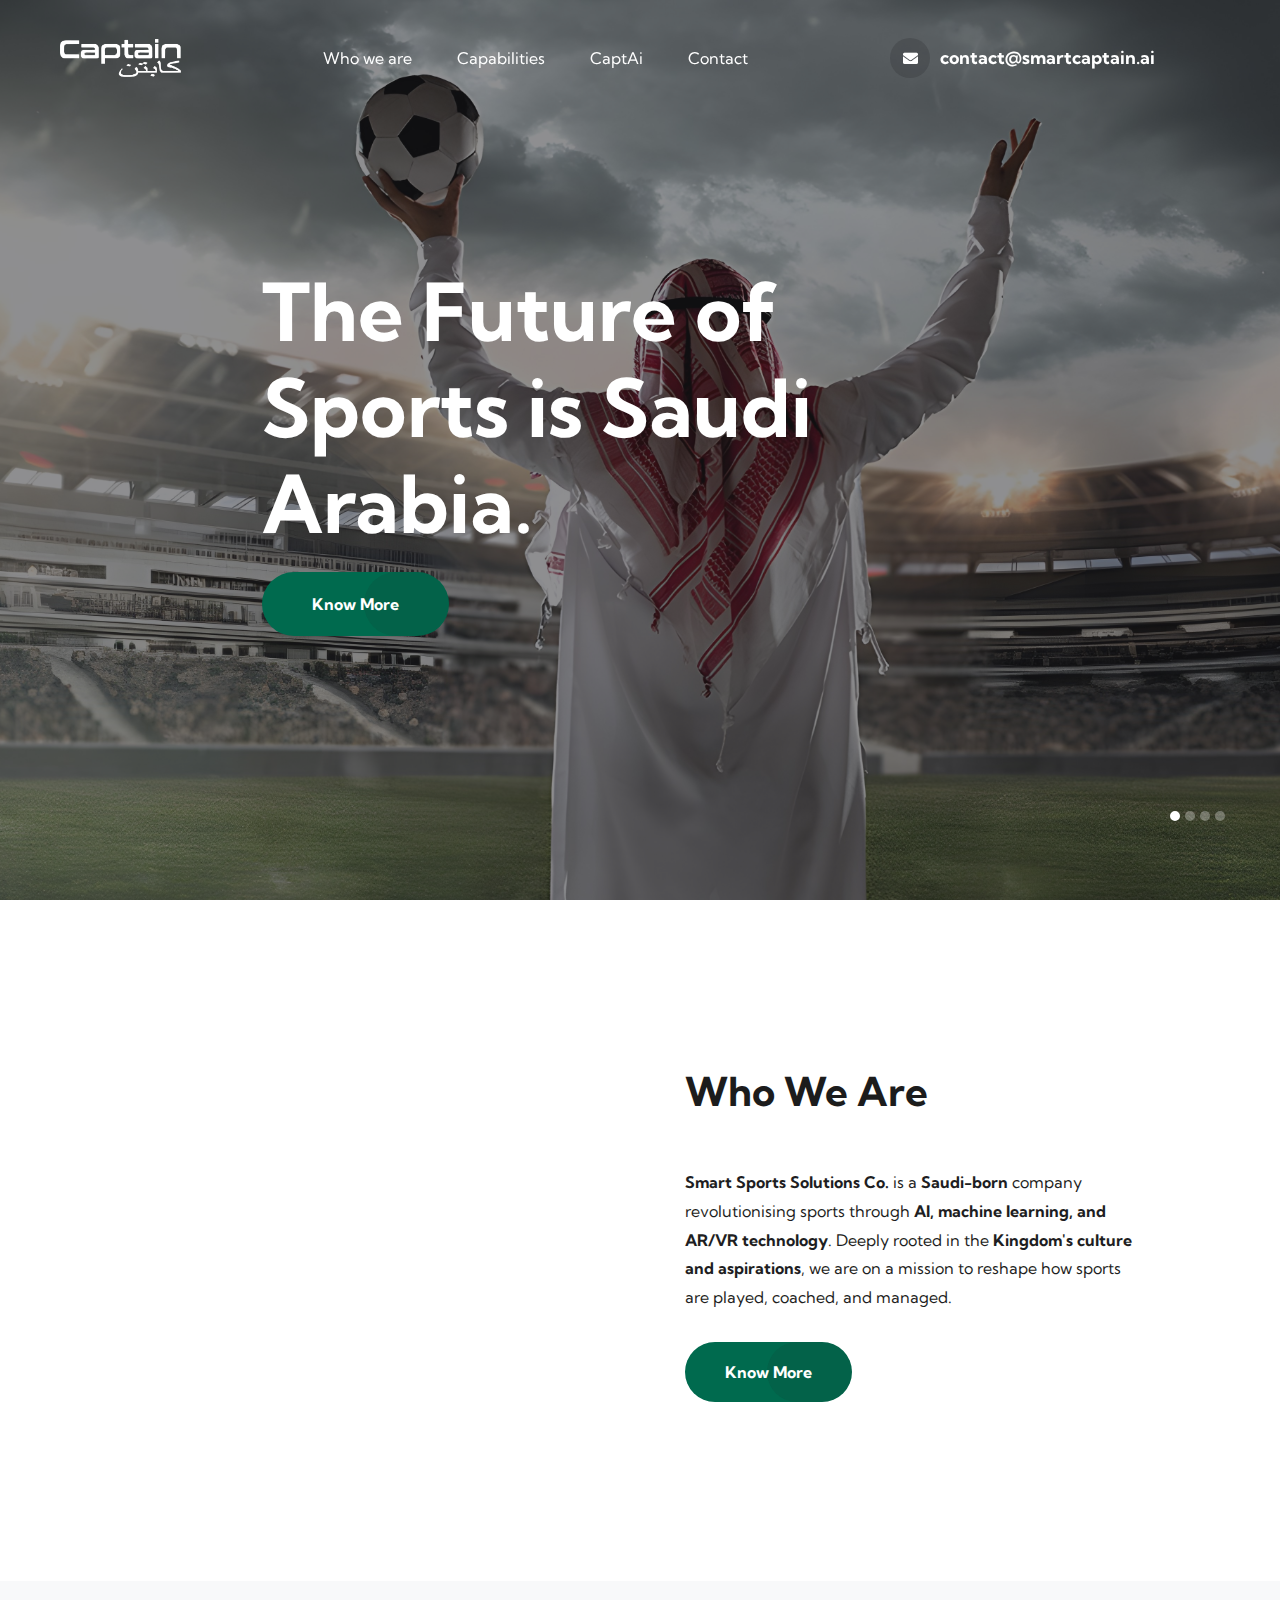
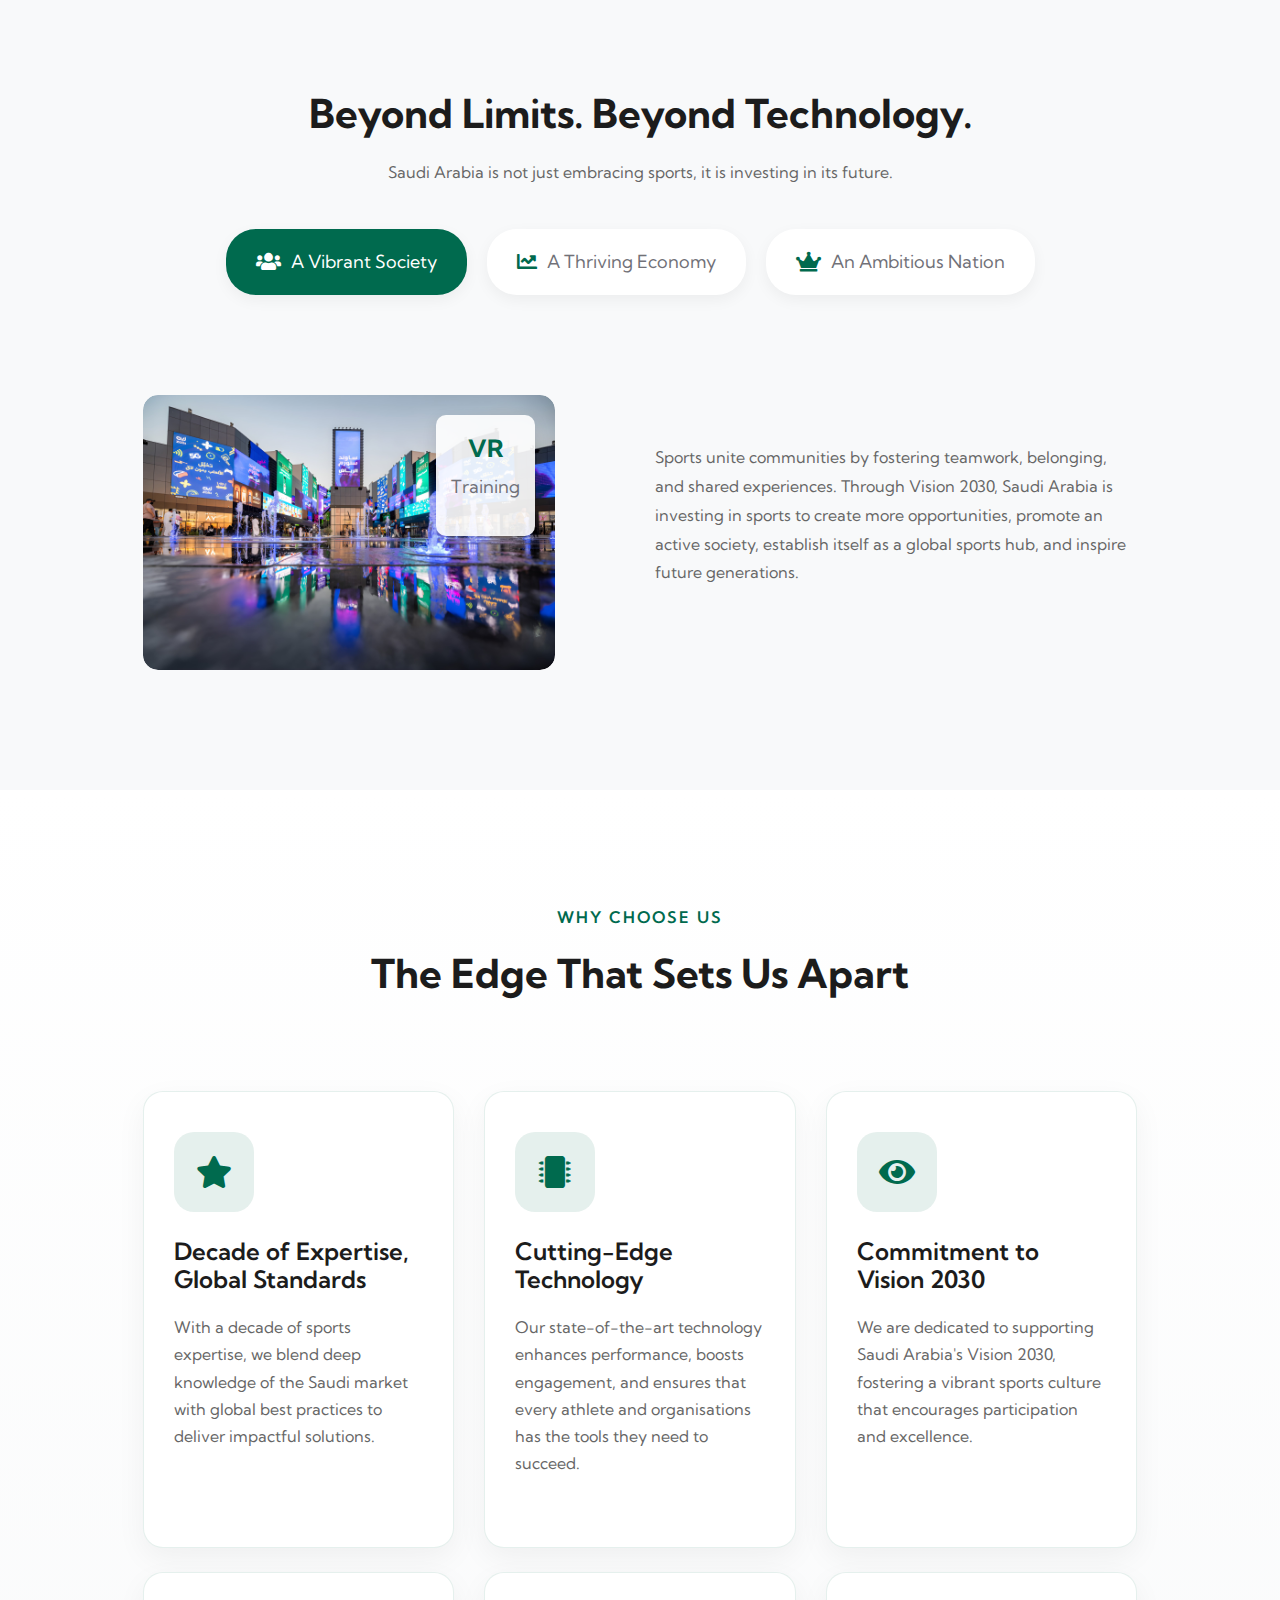
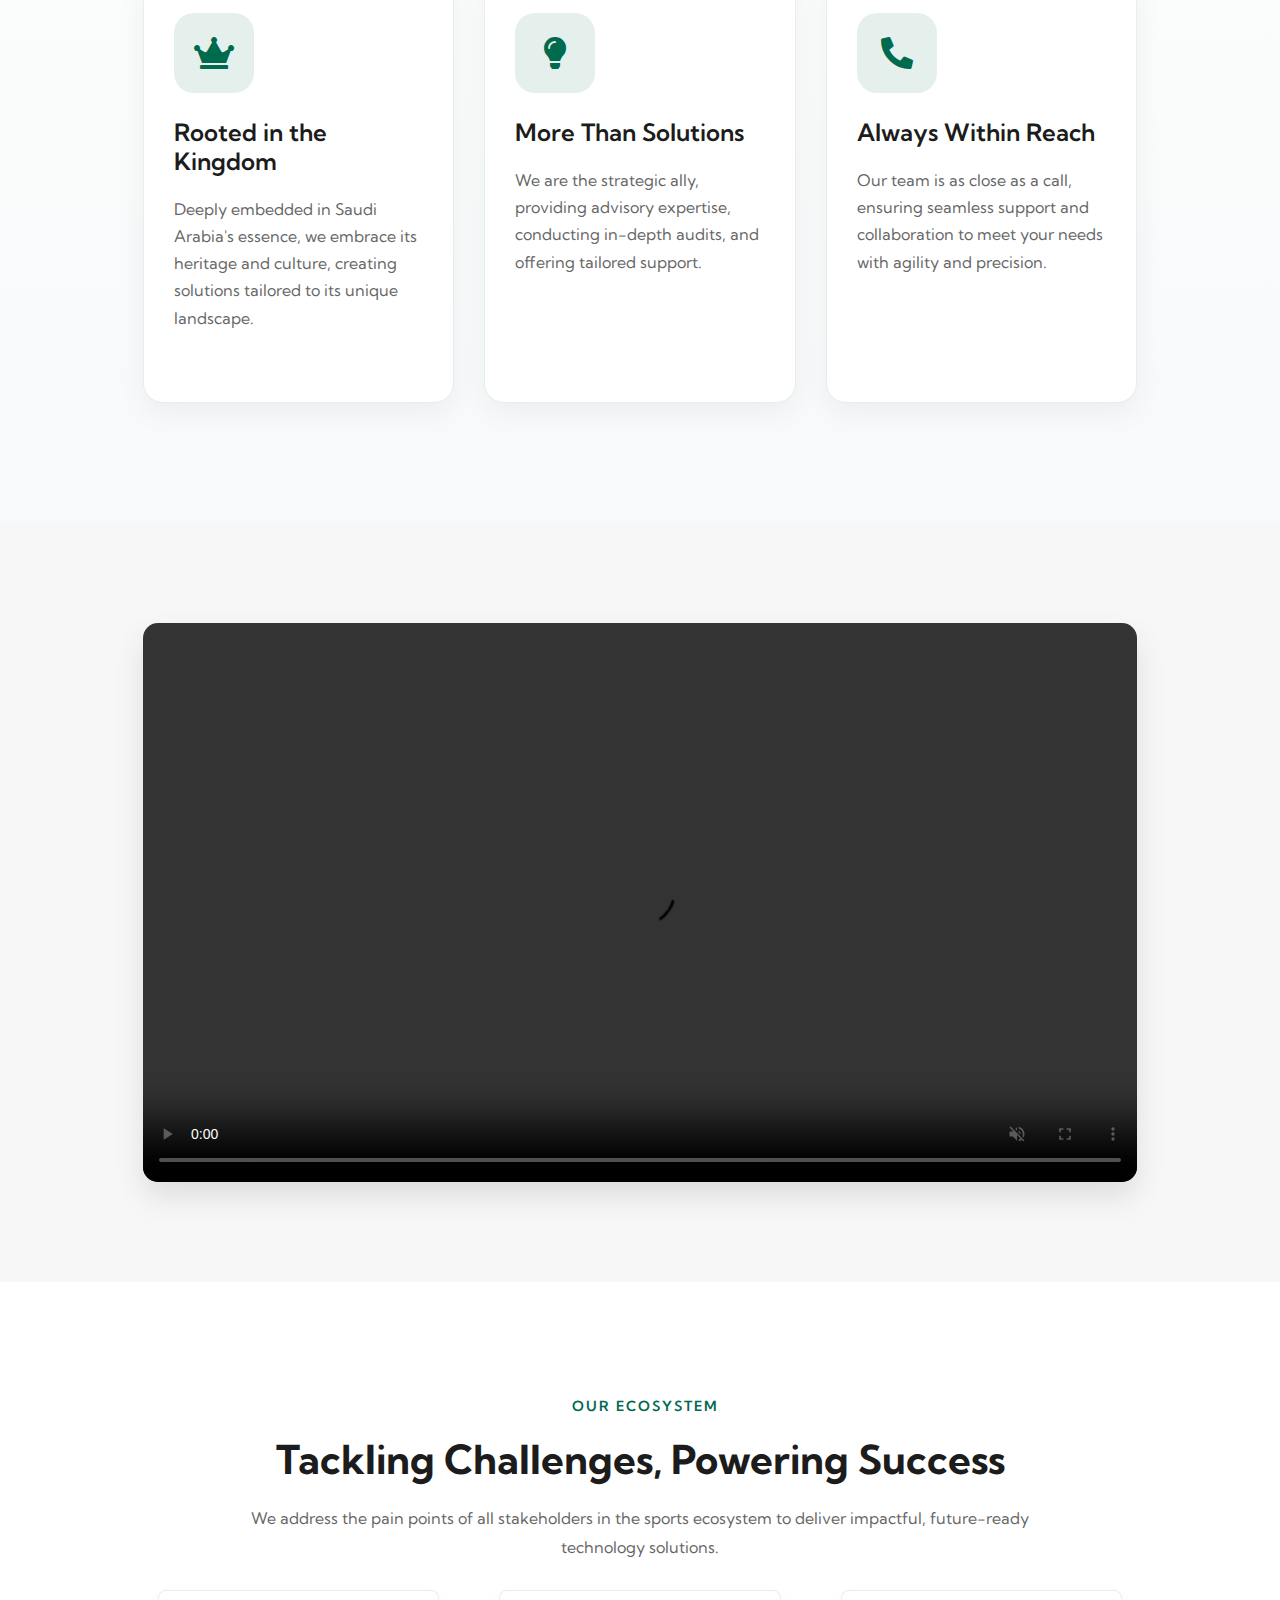
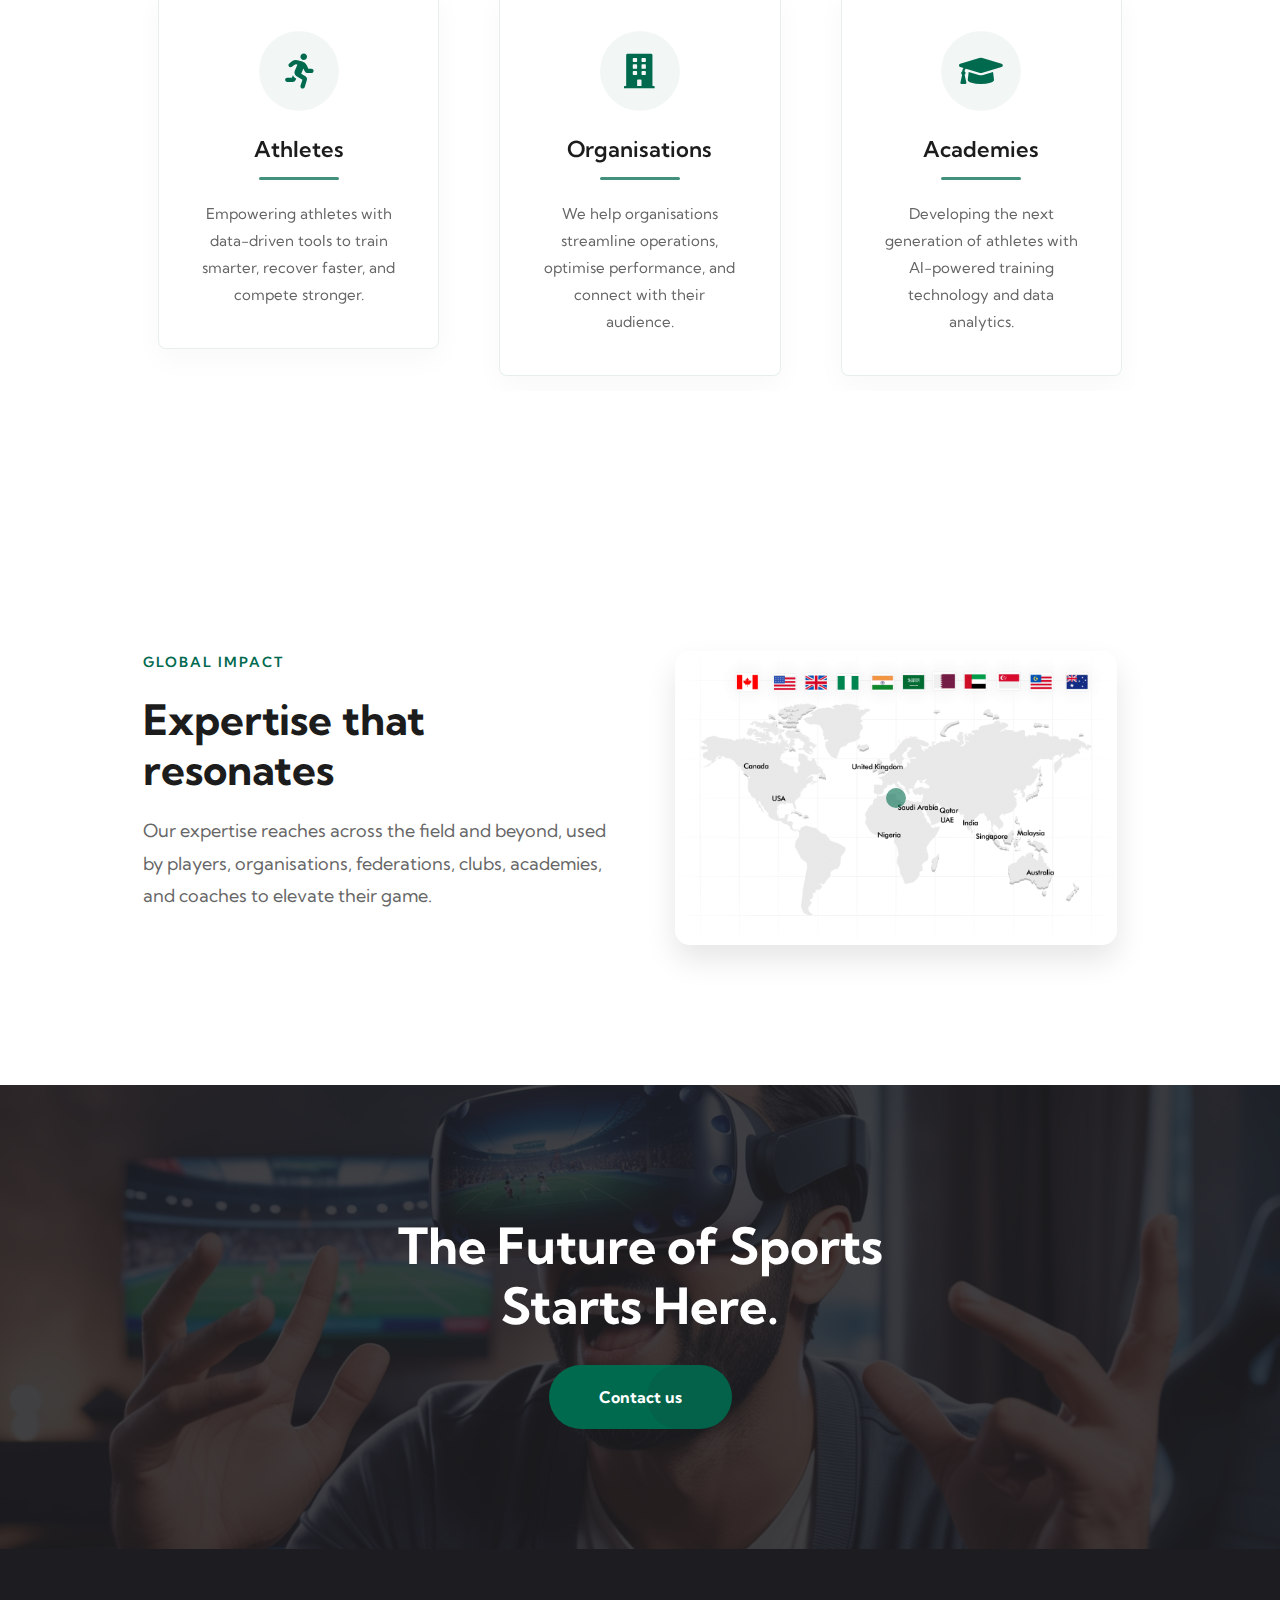
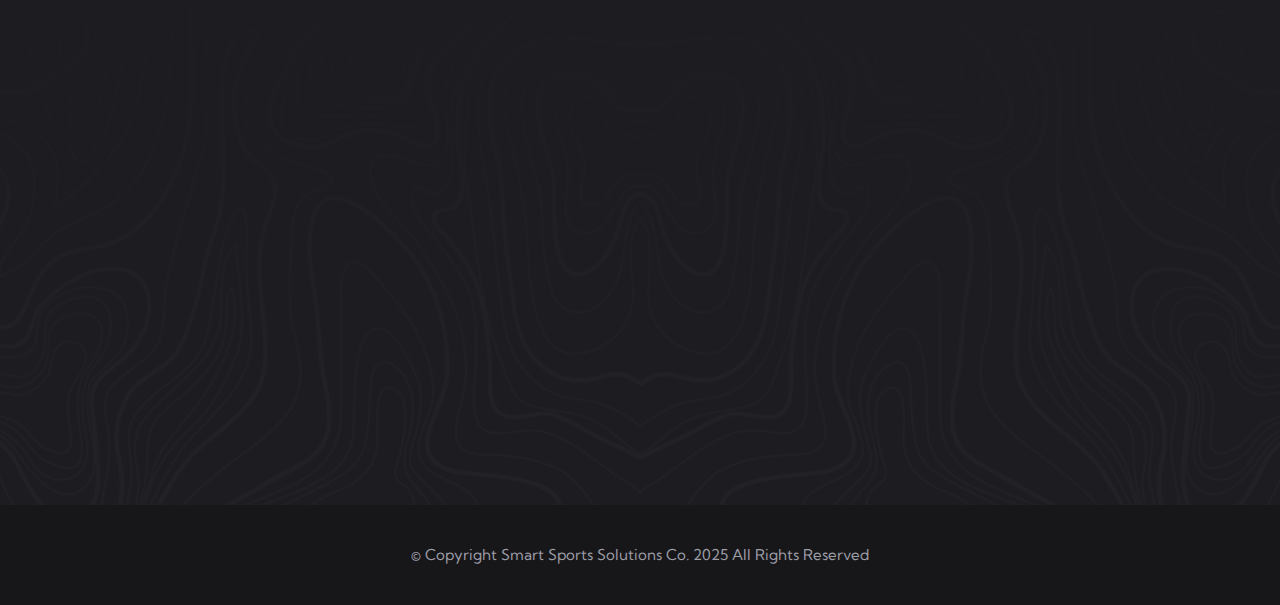
==== commit 27b85d54: "Update index.html" ====
--- a/index.html
+++ b/index.html
@@ -144,7 +144,7 @@
                 <div class="swiper-wrapper">
                     <div class="swiper-slide">
                         <div class="image-layer"
-                            style="background-image: url(assets/images/backgrounds/hero-sec-1.webp);">
+                            style="background-image: url(assets/images/backgrounds/hero_4.jpg);">
                         </div>
 
                         <div class="image-layer-overlay"></div>
@@ -193,7 +193,7 @@
                     </div> 
                     <div class="swiper-slide">
                         <div class="image-layer"
-                            style="background-image: url(assets/images/backgrounds/hero-sec-3.webp);">
+                            style="background-image: url(assets/images/backgrounds/hero_3.jpg);">
                         </div>
 
                         <div class="image-layer-overlay"></div>
@@ -217,7 +217,7 @@
                     </div> 
                     <div class="swiper-slide">
                         <div class="image-layer"
-                            style="background-image: url(assets/images/backgrounds/hero-sec-3-1.webp);">
+                            style="background-image: url(assets/images/backgrounds/hero_1.jpg);">
                         </div>
 
                         <div class="image-layer-overlay"></div>
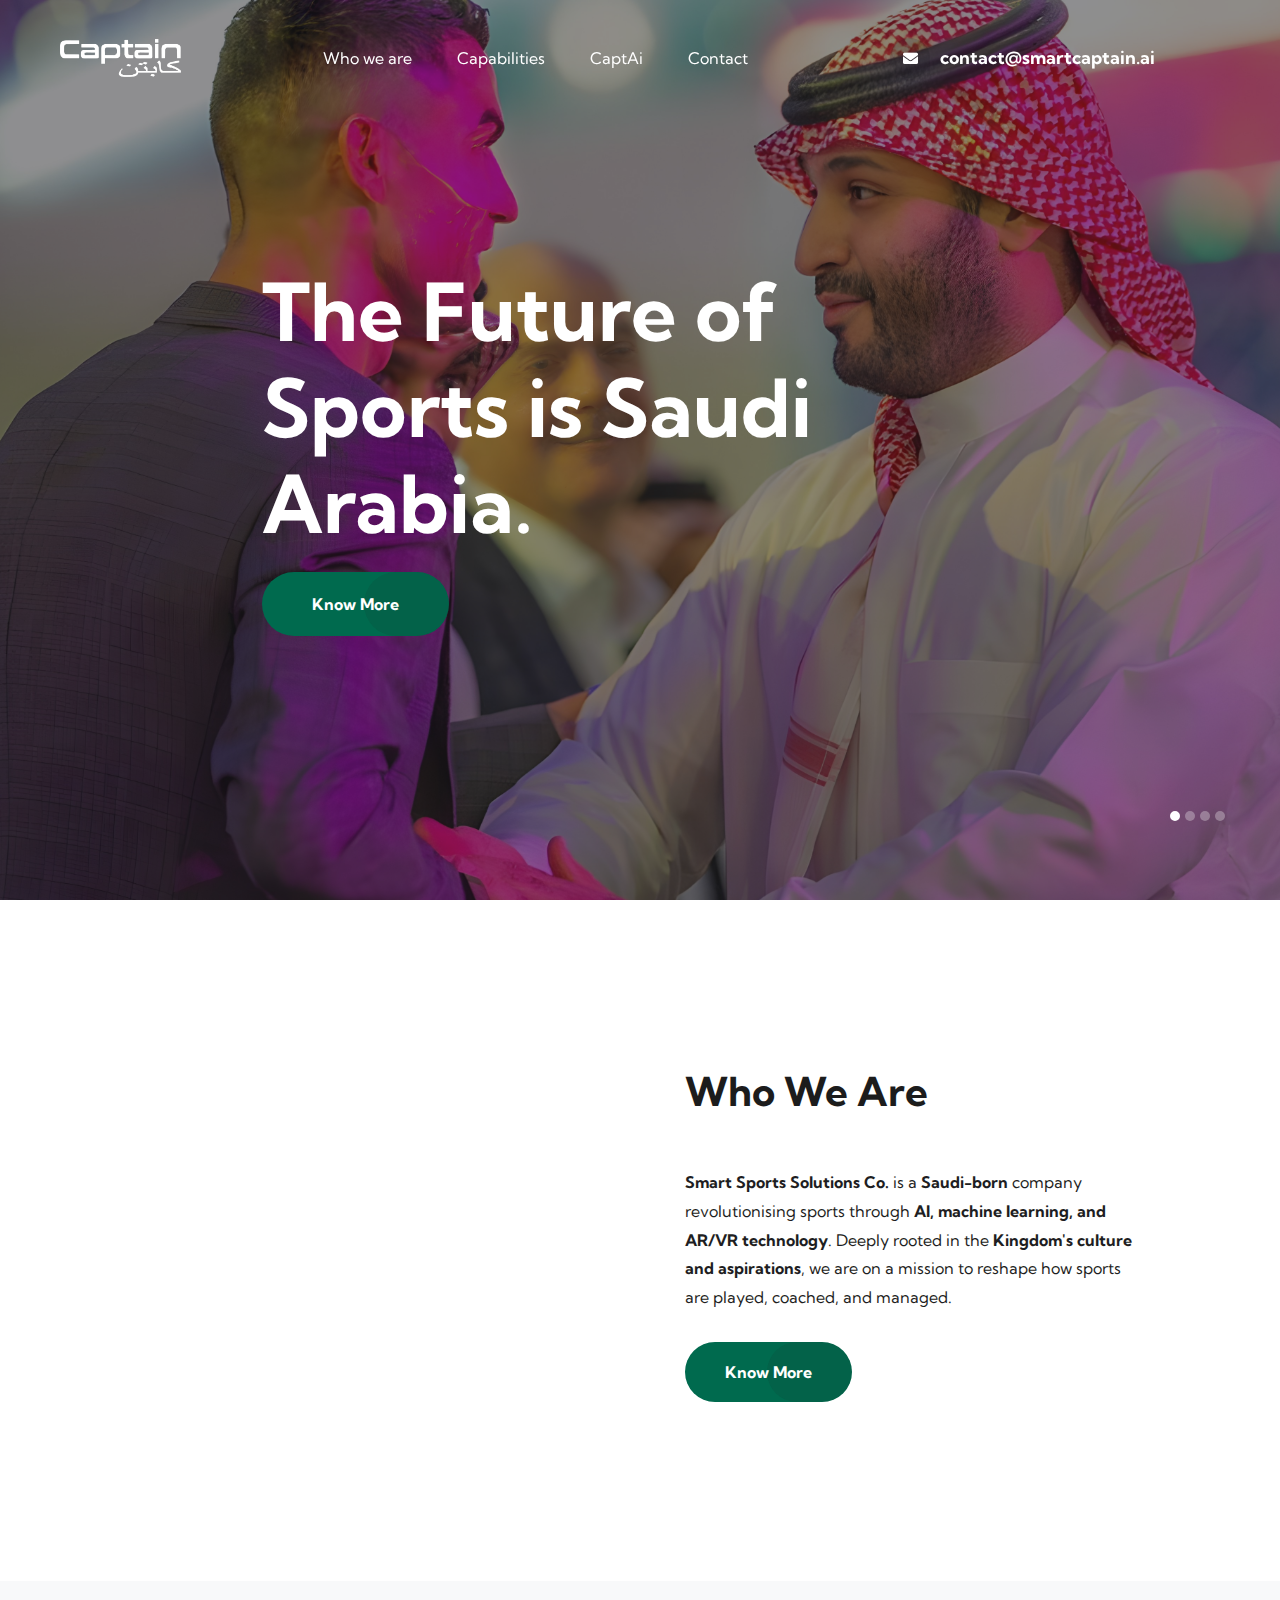
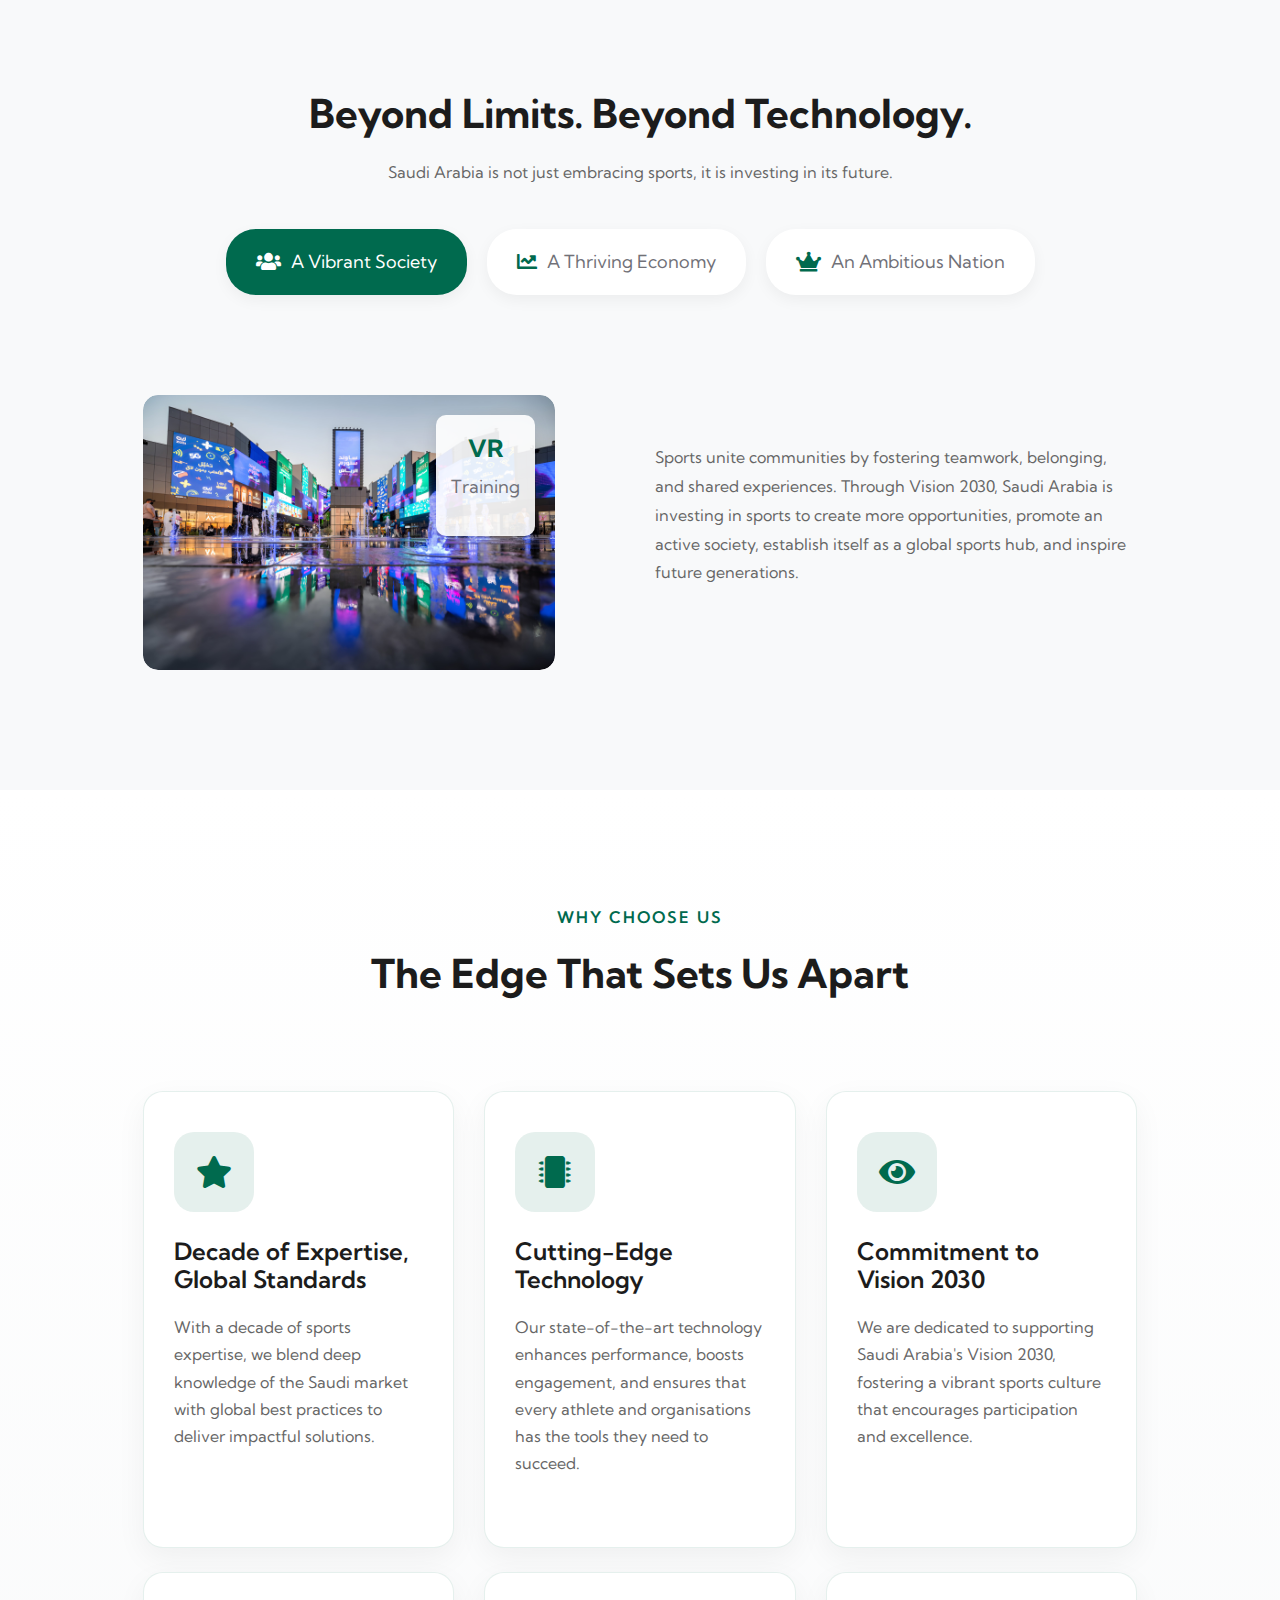
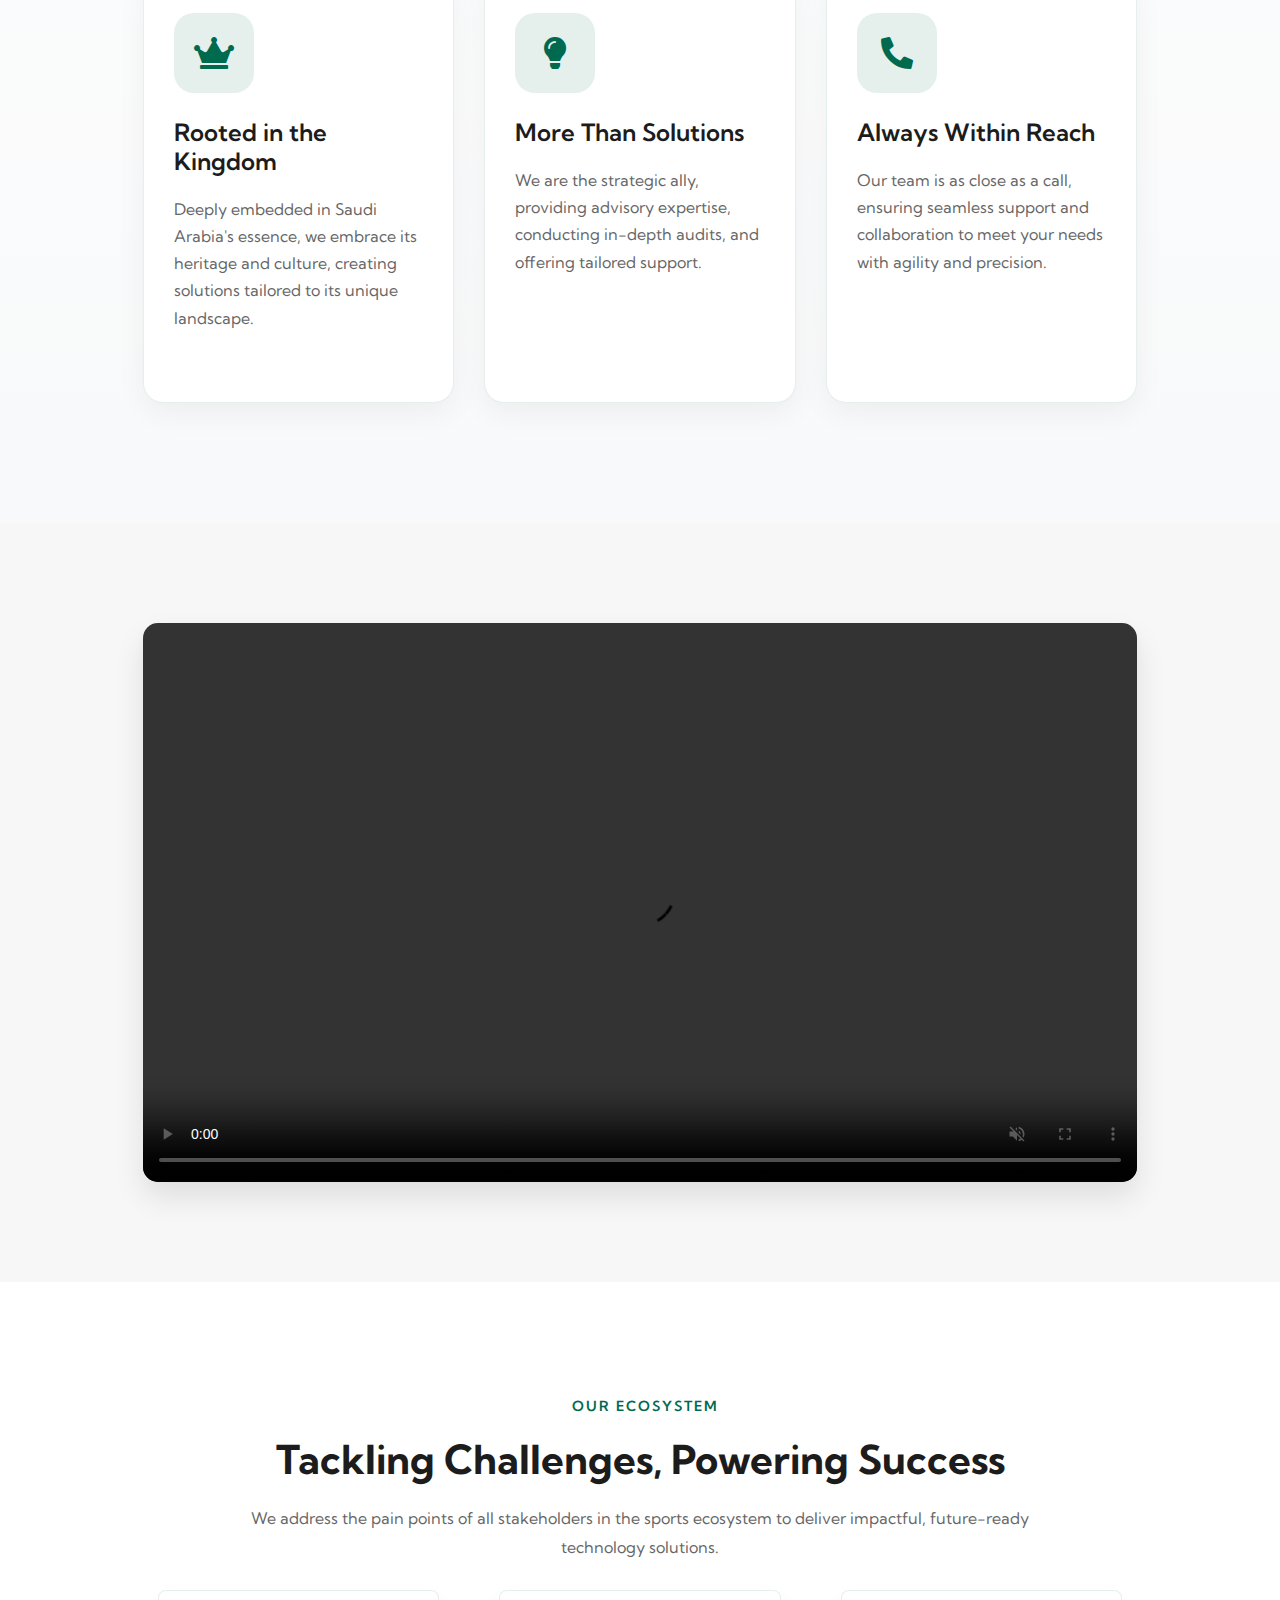
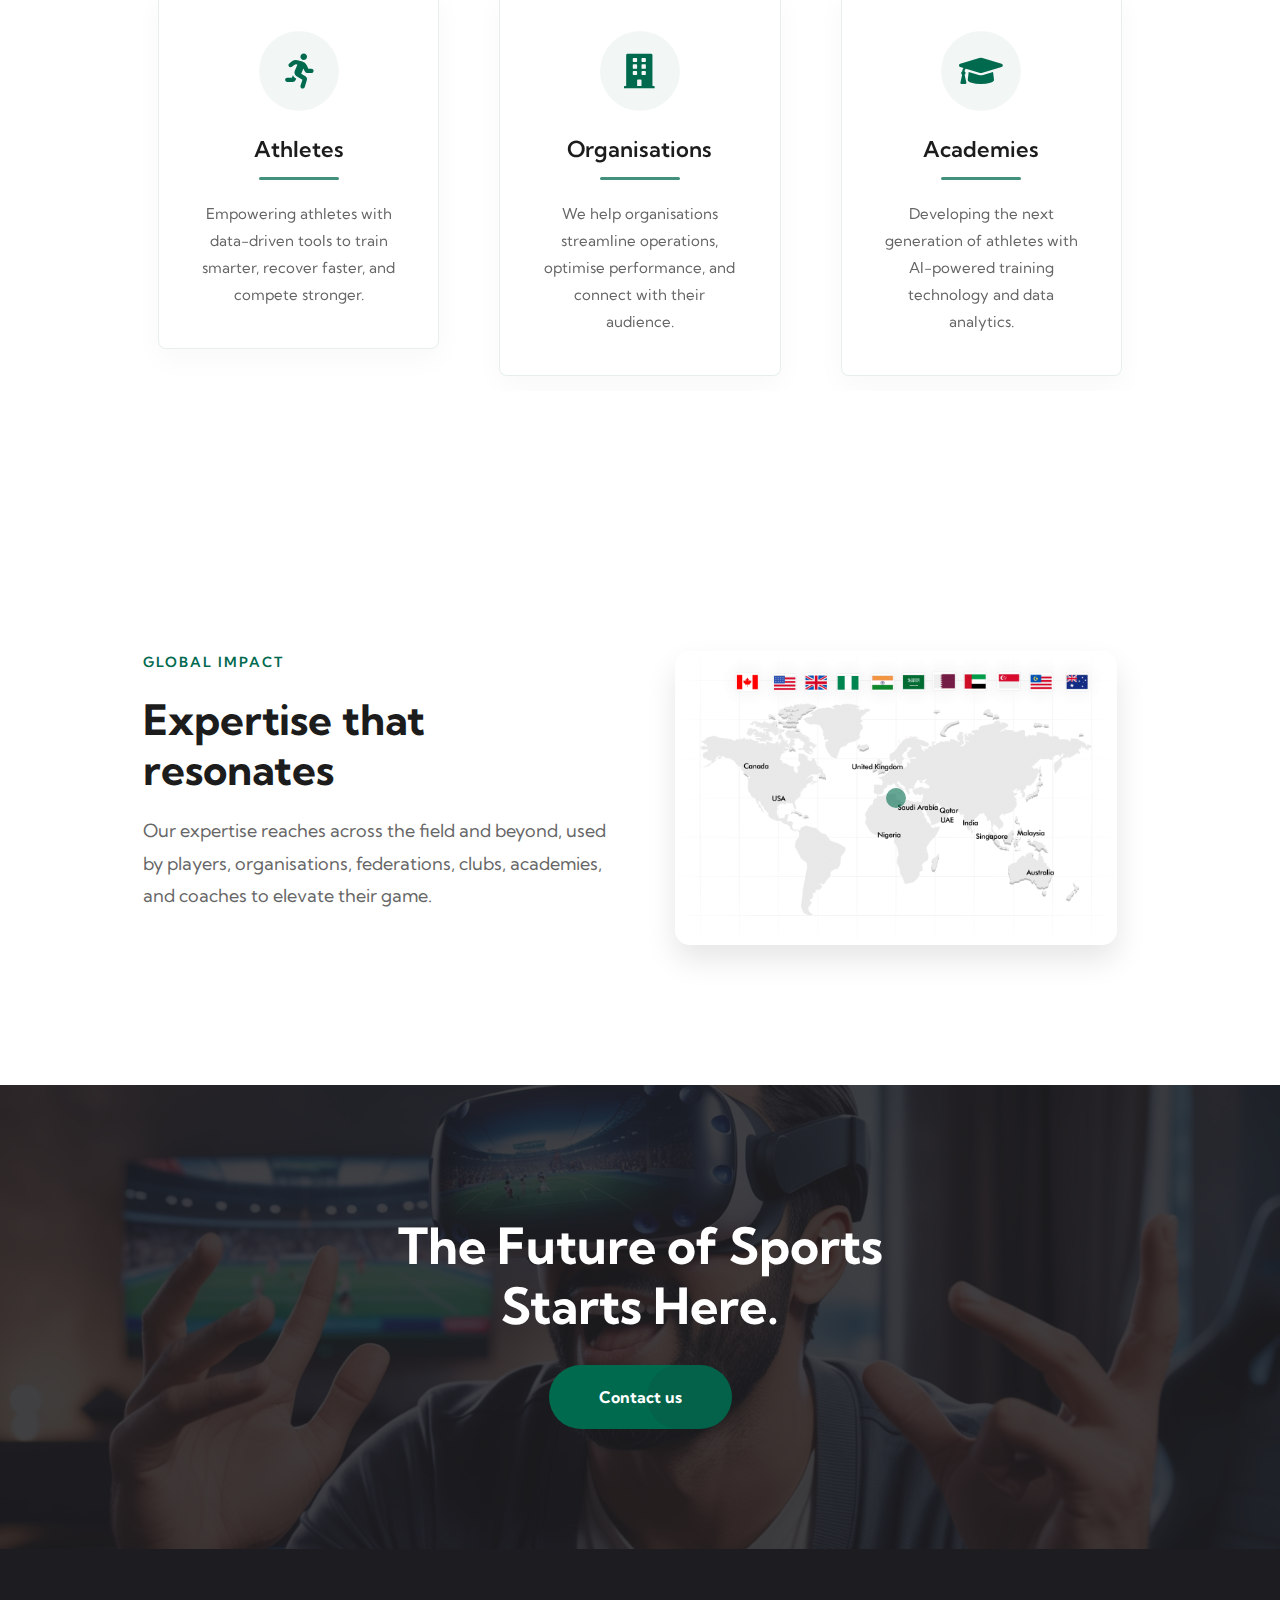
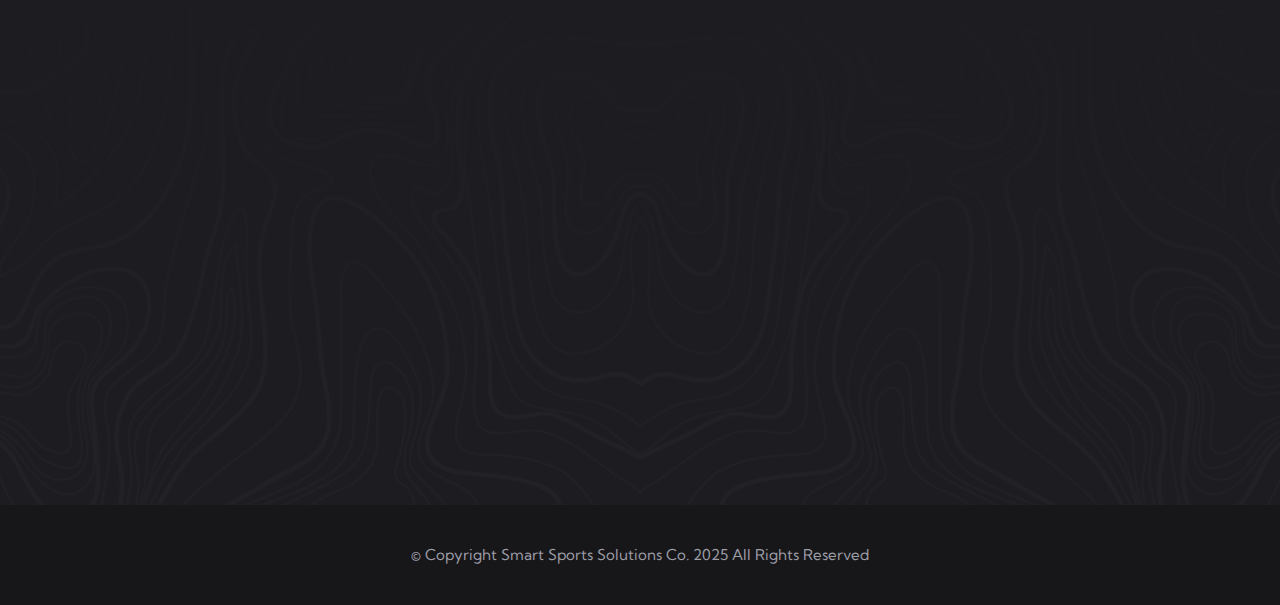
==== commit 8ccea5e5: "Update index.html" ====
--- a/index.html
+++ b/index.html
@@ -144,7 +144,7 @@
                 <div class="swiper-wrapper">
                     <div class="swiper-slide">
                         <div class="image-layer"
-                            style="background-image: url(assets/images/backgrounds/hero_4.jpg);">
+                            style="background-image: url(assets/images/backgrounds/hero_3.jpg);">
                         </div>
 
                         <div class="image-layer-overlay"></div>
@@ -193,7 +193,7 @@
                     </div> 
                     <div class="swiper-slide">
                         <div class="image-layer"
-                            style="background-image: url(assets/images/backgrounds/hero_3.jpg);">
+                            style="background-image: url(assets/images/backgrounds/hero_4.jpg);">
                         </div>
 
                         <div class="image-layer-overlay"></div>
@@ -217,7 +217,7 @@
                     </div> 
                     <div class="swiper-slide">
                         <div class="image-layer"
-                            style="background-image: url(assets/images/backgrounds/hero_1.jpg);">
+                            style="background-image: url(assets/images/backgrounds/hero-5.jpg);">
                         </div>
 
                         <div class="image-layer-overlay"></div>
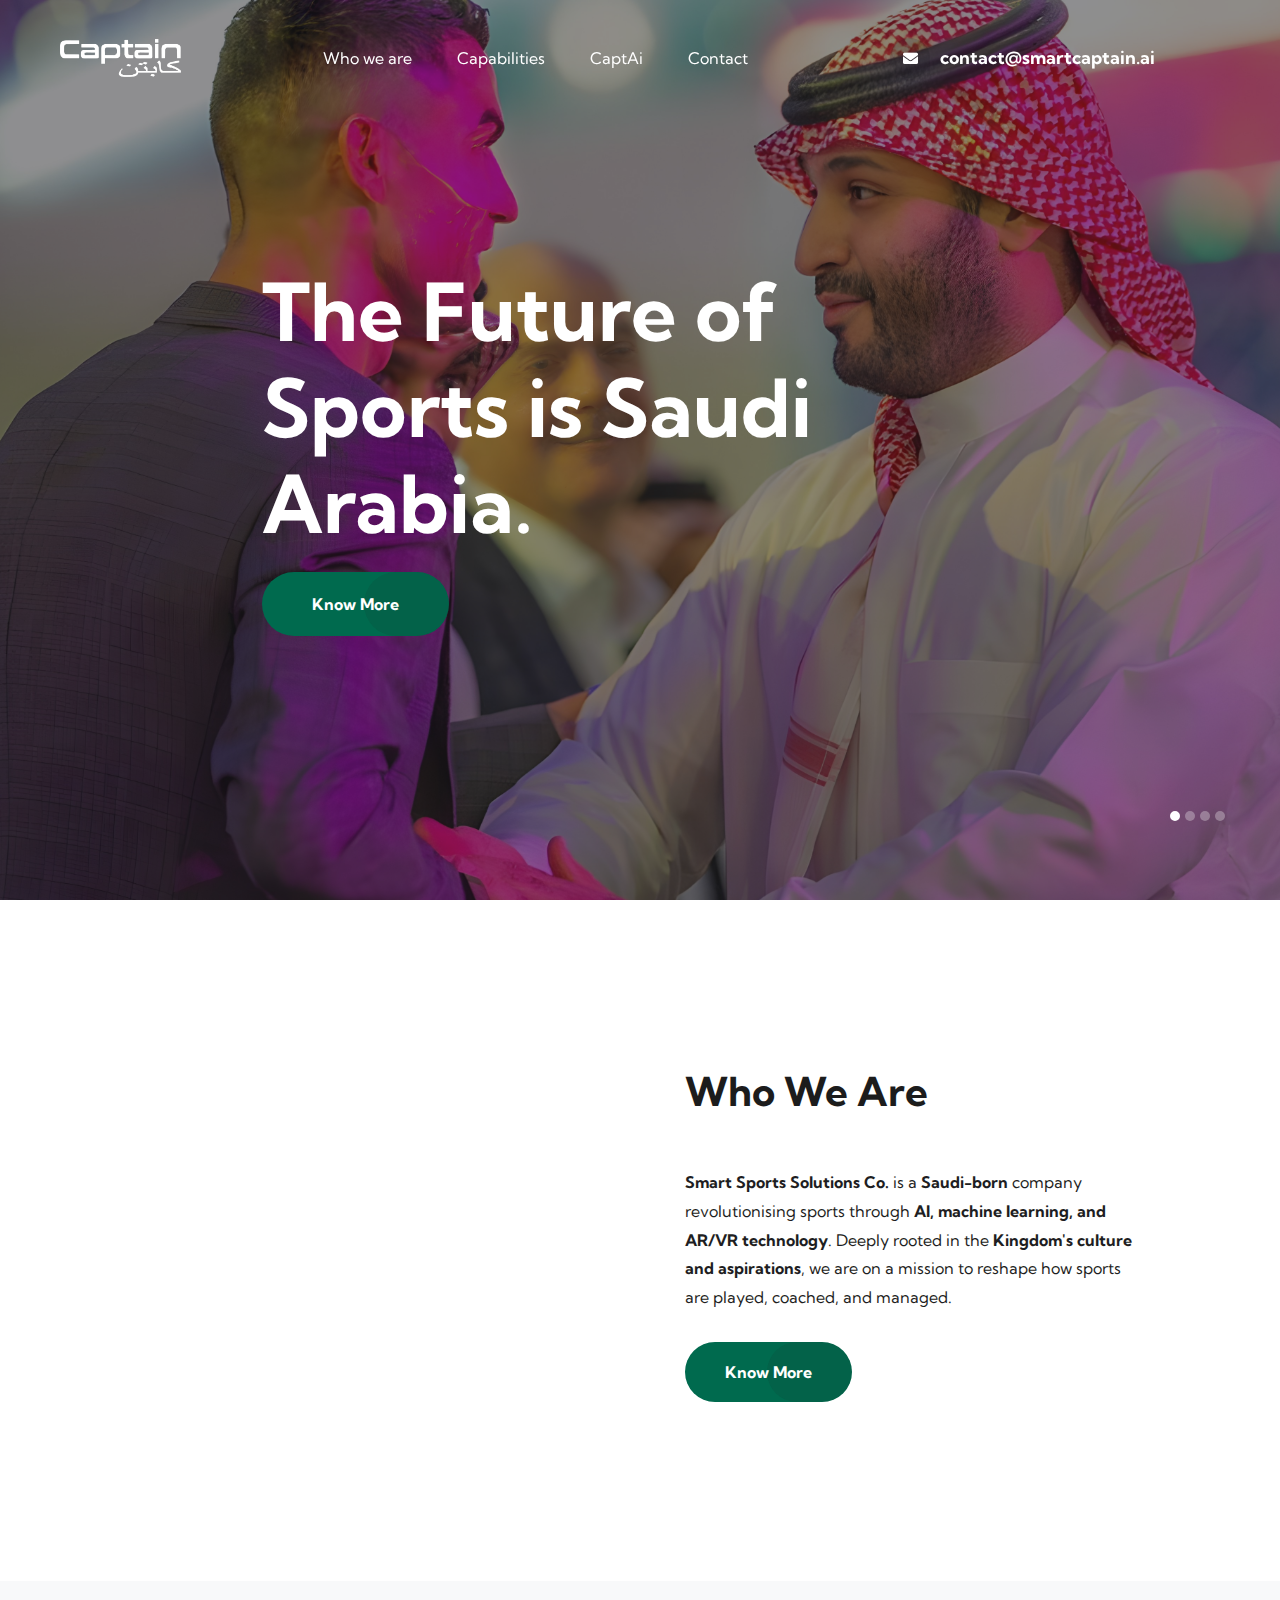
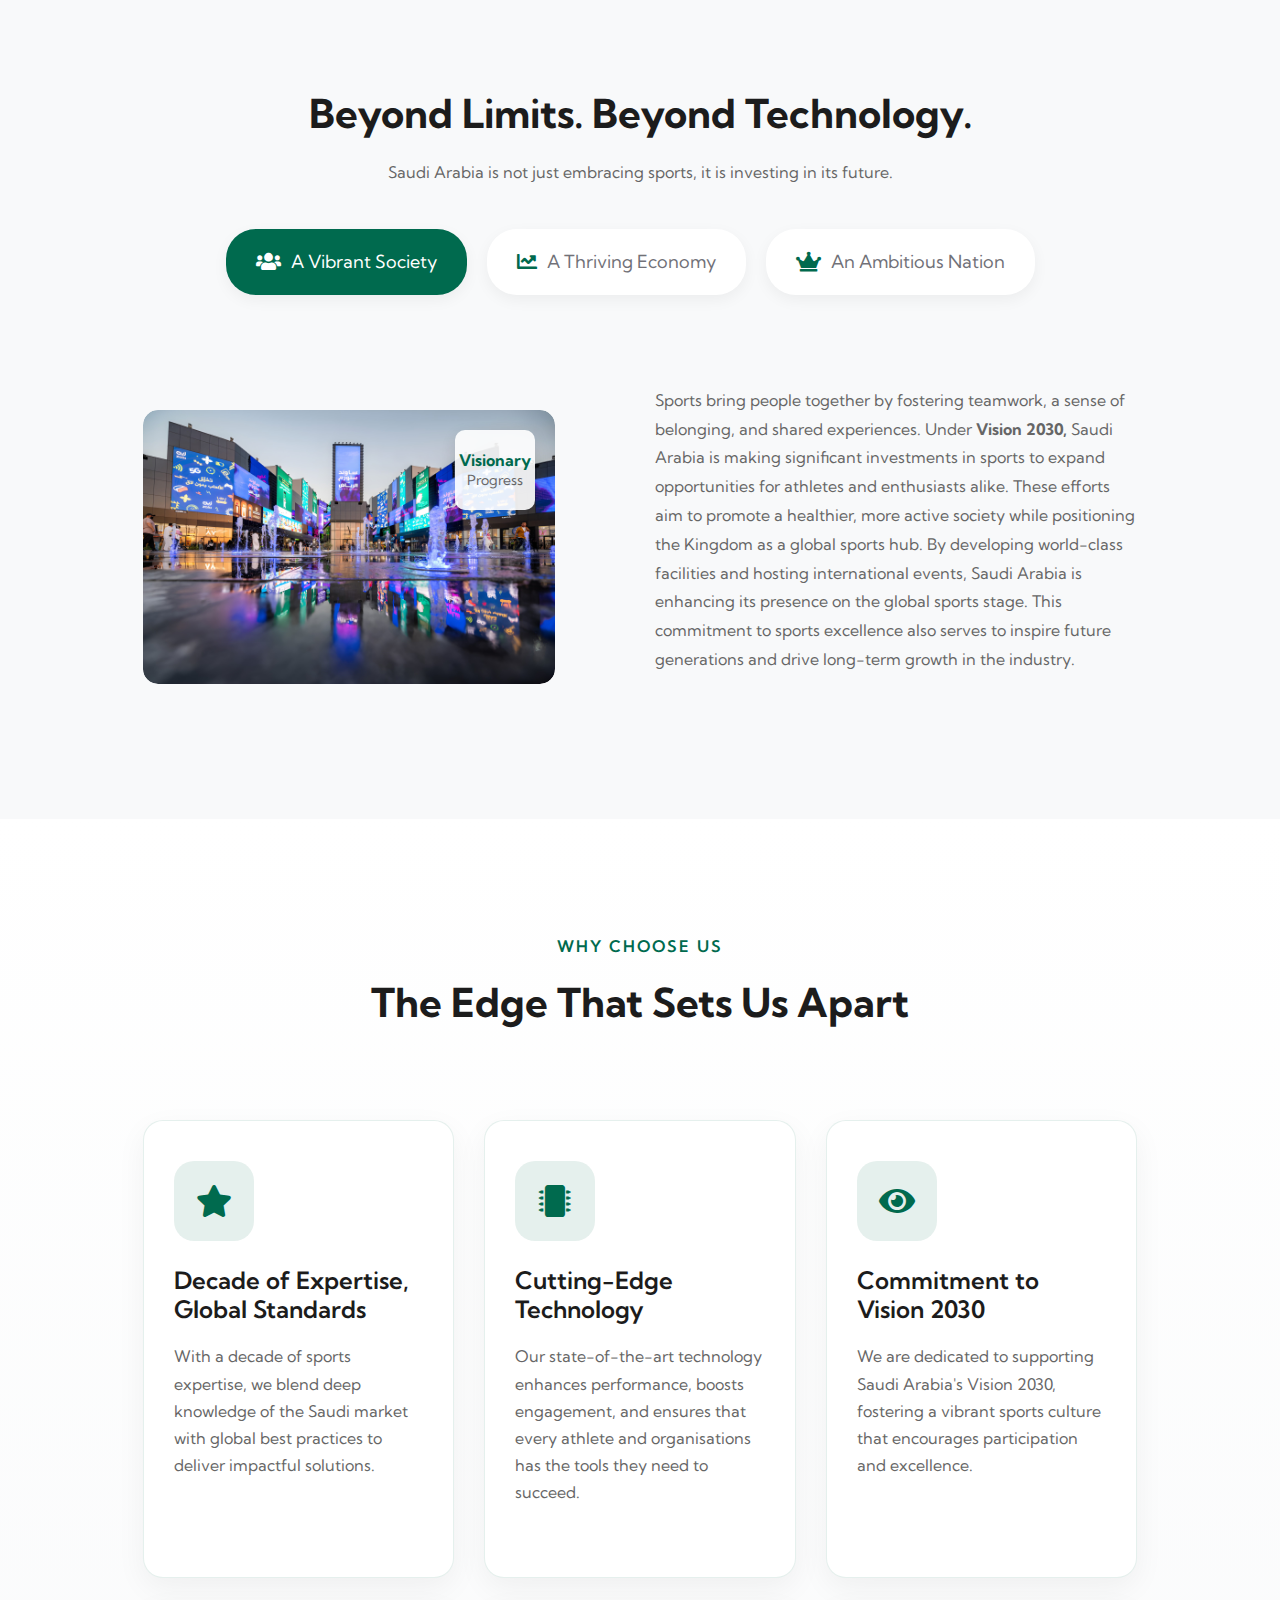
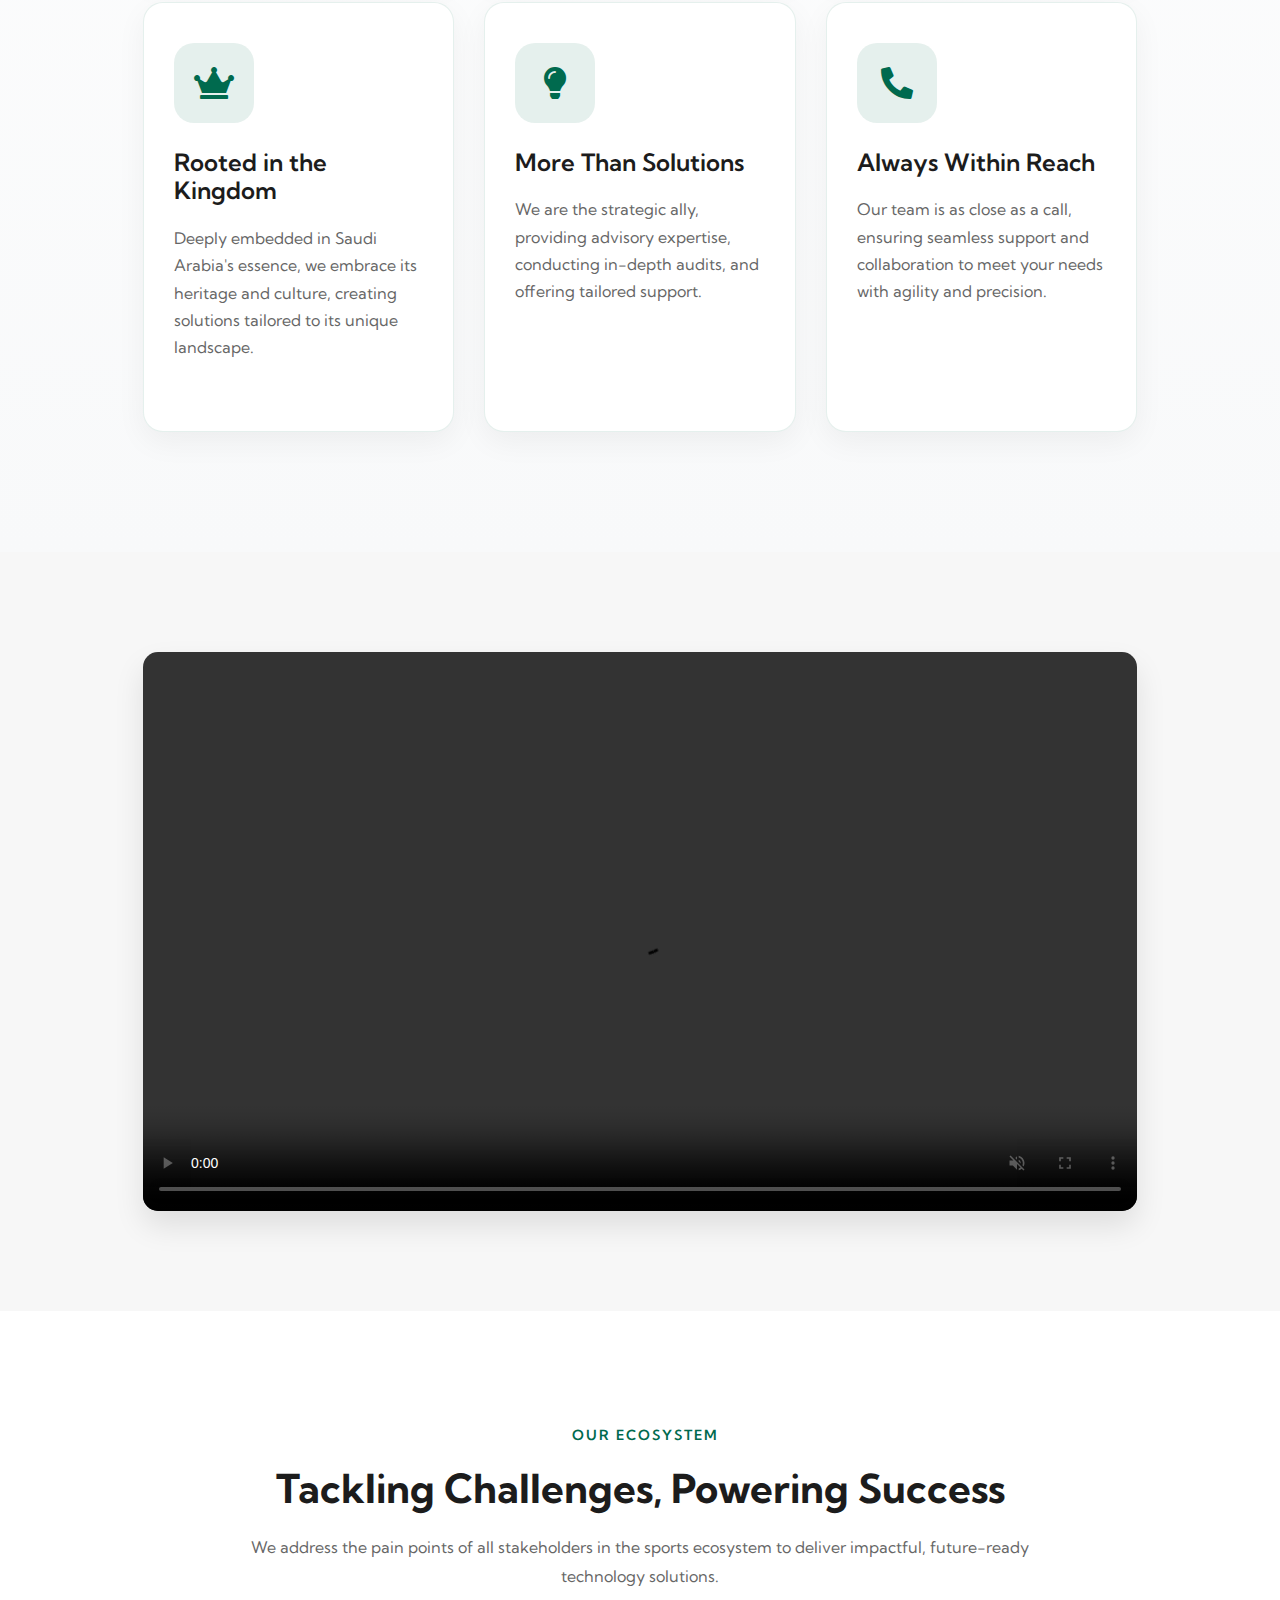
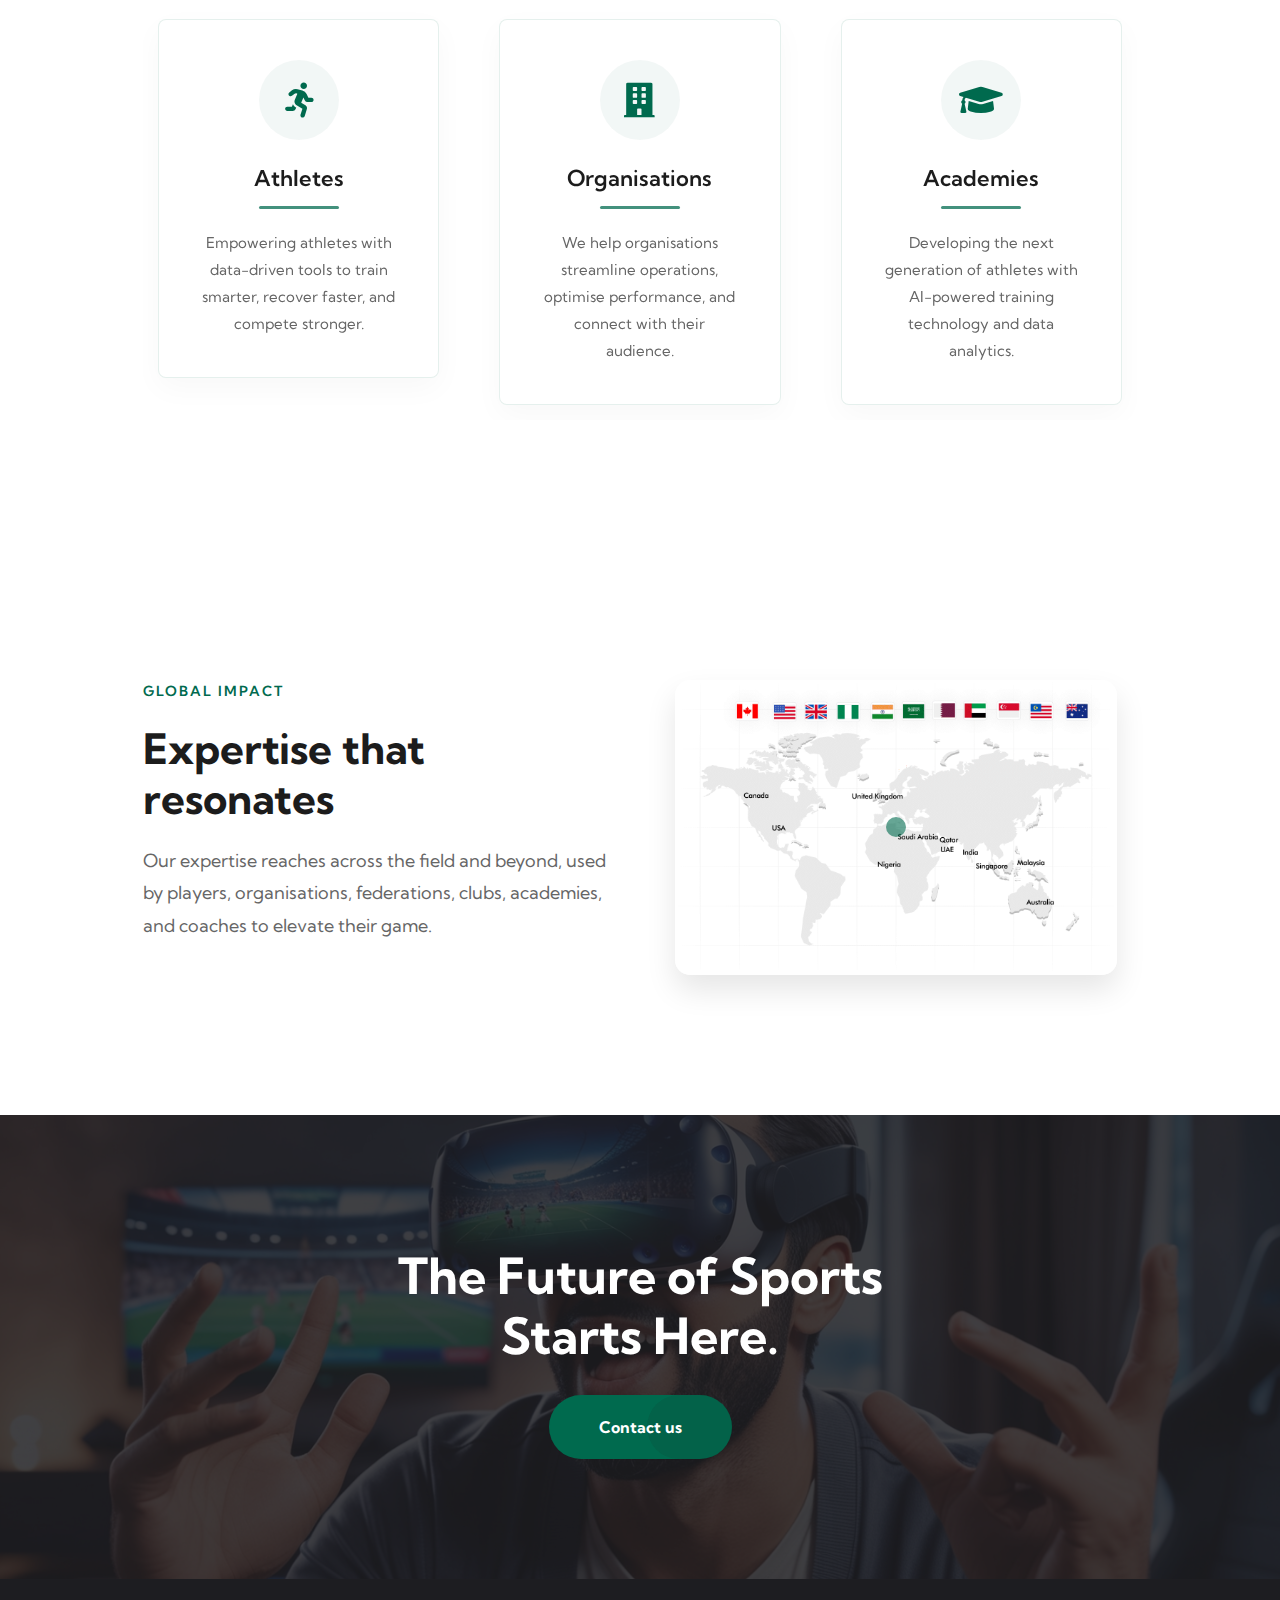
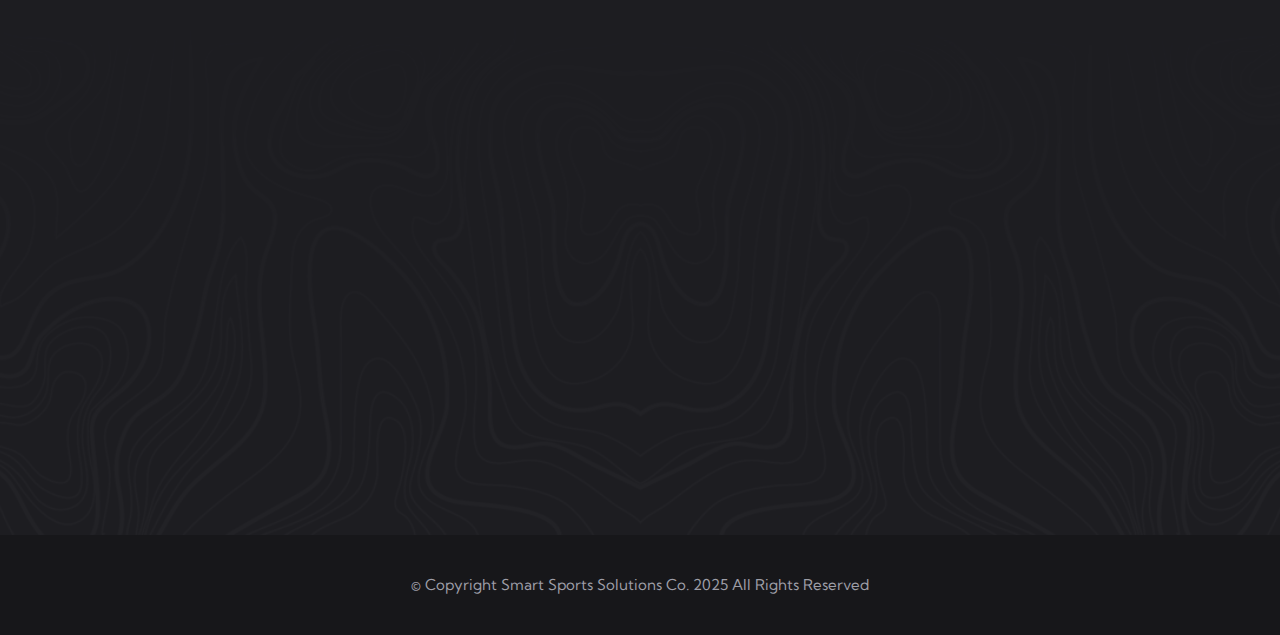
==== commit c409c7a9: "Update index.html" ====
--- a/index.html
+++ b/index.html
@@ -645,8 +645,8 @@
                                                 <div class="web-solutions__content-img">
                                                     <img src="assets/images/resources/vibrant society.jpg" alt="vibrant society">
                                                     <div class="experience-years">
-                                                        <span class="number">VR</span>
-                                                        <p>Training</p>
+                                                        <span class="number">Visionary</span>
+                                                        <p>Progress</p>
                                                     </div>
                                                 </div>
                                             </div>
@@ -654,9 +654,14 @@
                                                 <div class="web-solutions__content-right">
                                                     <!-- <h3 class="content-title">A Vibrant Society</h3> -->
                                                     <p class="web-solutions__content-desc">
-                                                        Sports unite communities by fostering teamwork, belonging, and shared experiences. Through Vision 2030, 
-                                                        Saudi Arabia is investing in sports to create more opportunities,
-                                                         promote an active society, establish itself as a global sports hub, and inspire future generations.
+                                                        Sports bring people together by fostering teamwork, a sense of belonging, 
+                                                        and shared experiences. Under <strong>Vision 2030,</strong> Saudi Arabia is making significant 
+                                                        investments in sports to expand opportunities for athletes and enthusiasts alike. 
+                                                        These efforts aim to promote a healthier, more active society while positioning the 
+                                                        Kingdom as a global sports hub. By developing world-class facilities and hosting international 
+                                                        events, Saudi Arabia is enhancing its presence on the global sports stage. This commitment to 
+                                                        sports excellence also serves to inspire future generations and drive long-term growth in the industry.
+
                                                     </p>
                                                     <!-- <ul class="features-list">
                                                         <li><i class="fas fa-check"></i> Real-time Motion Tracking</li>
@@ -676,8 +681,8 @@
                                                 <div class="web-solutions__content-img">
                                                     <img src="assets/images/resources/Thriving Economy.jpg" alt="Thriving Economy">
                                                     <div class="experience-years">
-                                                        <span class="number">AI</span>
-                                                        <p>Powered</p>
+                                                        <span class="number">Sports</span>
+                                                        <p>Economy</p>
                                                     </div>
                                                 </div>
                                             </div>
@@ -685,8 +690,13 @@
                                                 <div class="web-solutions__content-right">
                                                     <!-- <h3 class="content-title">A Thriving Economy</h3> -->
                                                     <p class="web-solutions__content-desc">
-                                                        The sports industry drives economic growth by creating jobs and business opportunities. It also strengthens national pride by uniting people through shared achievements. 
-                                                        With continued investment, countries benefit from increased tourism, infrastructure development, and global recognition.
+                                                        The sports industry fuels economic growth by generating jobs and business opportunities. 
+                                                        It plays a vital role in strengthening national pride, bringing people together through 
+                                                        shared achievements. With sustained investment, countries can attract more tourists, boosting 
+                                                        local economies and international visibility. Enhanced infrastructure development further supports 
+                                                        sports excellence and community engagement. As global recognition grows, nations position themselves 
+                                                        as key players in the thriving sports industry.
+
                                                     </p>
                                                     <!-- <ul class="features-list">
                                                         <li><i class="fas fa-check"></i> Predictive Analytics</li>
@@ -706,8 +716,8 @@
                                                 <div class="web-solutions__content-img">
                                                     <img src="assets/images/resources/Ambitious Nation.jpg" alt="Ambitious Nation">
                                                     <div class="experience-years">
-                                                        <span class="number">APP</span>
-                                                        <p>Solutions</p>
+                                                        <span class="number">Sports</span>
+                                                        <p>Unity</p>
                                                     </div>
                                                 </div>
                                             </div>
@@ -715,9 +725,14 @@
                                                 <div class="web-solutions__content-right">
                                                     <!-- <h3 class="content-title">An Ambitious Nation</h3> -->
                                                     <p class="web-solutions__content-desc">
-                                                        Saudi Arabia is dedicated to excellence, efficiency, and innovation. 
-                                                        Backed by world-class infrastructure and cutting-edge technology, 
-                                                        the Kingdom is transforming key sectors to drive progress under the visionary leadership of <strong>His Royal Highness Prince Mohammed bin Salman bin Abdulaziz Al Saud</strong>.
+                                                        Saudi Arabia is committed to achieving excellence, efficiency, and innovation 
+                                                        across all sectors. With world-class infrastructure and advanced technology, 
+                                                        the Kingdom is driving transformation and sustainable growth. Under the visionary 
+                                                        leadership of <strong>His Royal Highness Prince Mohammed bin Salman bin Abdulaziz Al Saud,</strong> key 
+                                                        industries are being modernised to enhance economic development. These efforts align with 
+                                                        <strong>Vision 2030,</strong> positioning Saudi Arabia as a global leader in innovation and progress. 
+                                                        Through strategic investments and forward-thinking policies, the <strong>Kingdom</strong> is shaping a prosperous future for generations to come.
+
                                                     </p>
                                                     <!-- <ul class="features-list">
                                                         <li><i class="fas fa-check"></i> Real-time Tracking</li>
@@ -813,16 +828,31 @@
                     right: 20px;
                     top: 20px;
                     background: rgba(255,255,255,0.9);
-                    padding: 15px;
+                    width: 80px;  /* Reduced from default size */
+                    height: 80px; /* Equal to width for perfect square */
+                    padding: 10px;
                     border-radius: 10px;
                     text-align: center;
                     box-shadow: 0 5px 15px rgba(0,0,0,0.1);
+                    display: flex;
+                    flex-direction: column;
+                    justify-content: center;
+                    align-items: center;
                 }
 
                 .experience-years .number {
-                    font-size: 24px;
+                    font-size: 16px; /* Reduced font size */
                     font-weight: 700;
                     color: #006A4E;
+                    line-height: 1.2;
+                    margin-bottom: 2px;
+                }
+
+                .experience-years p {
+                    font-size: 14px; /* Reduced font size */
+                    color: #666666;
+                    margin: 0;
+                    line-height: 1.2;
                 }
 
                 .content-title {
@@ -2008,6 +2038,7 @@
     <!-- /.mobile-nav__wrapper -->
 
 
+
     <a href="#" data-target="html" class="scroll-to-target scroll-to-top"><i class="fa fa-angle-up"></i></a>
 
 
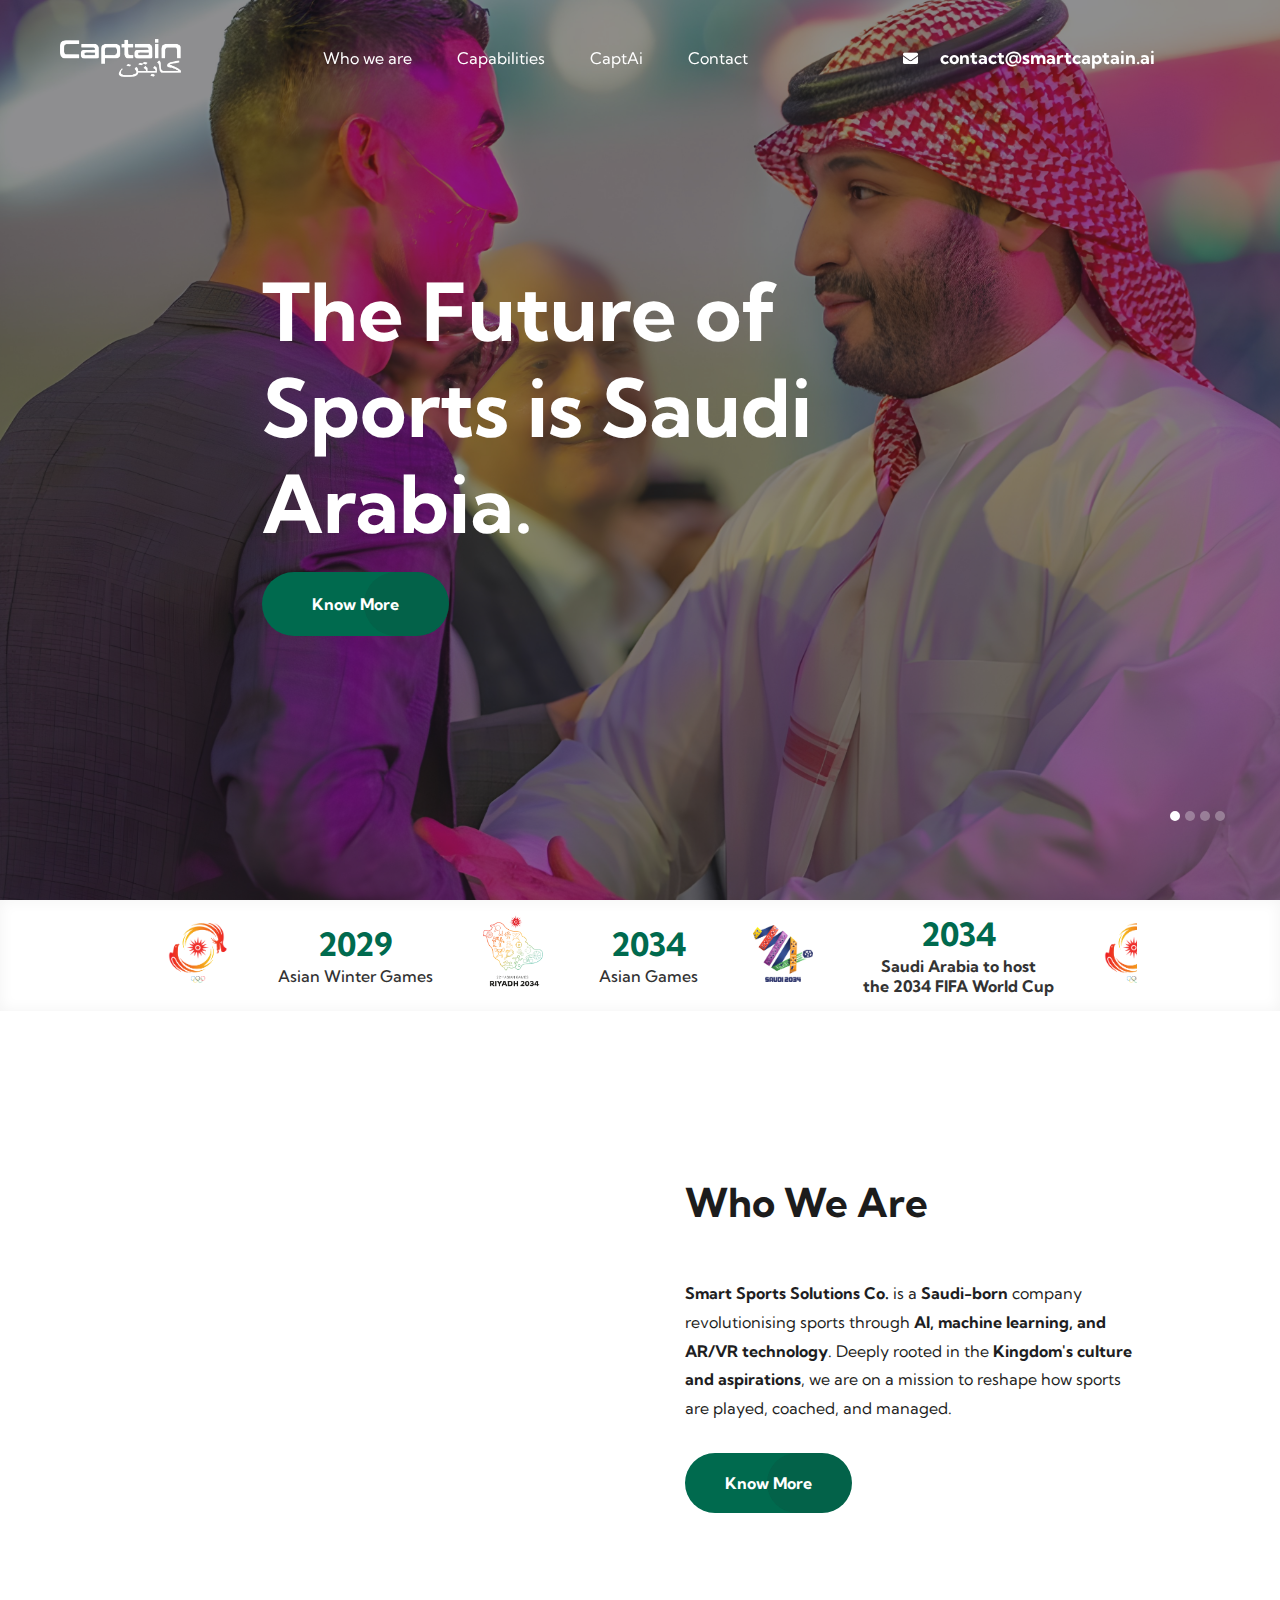
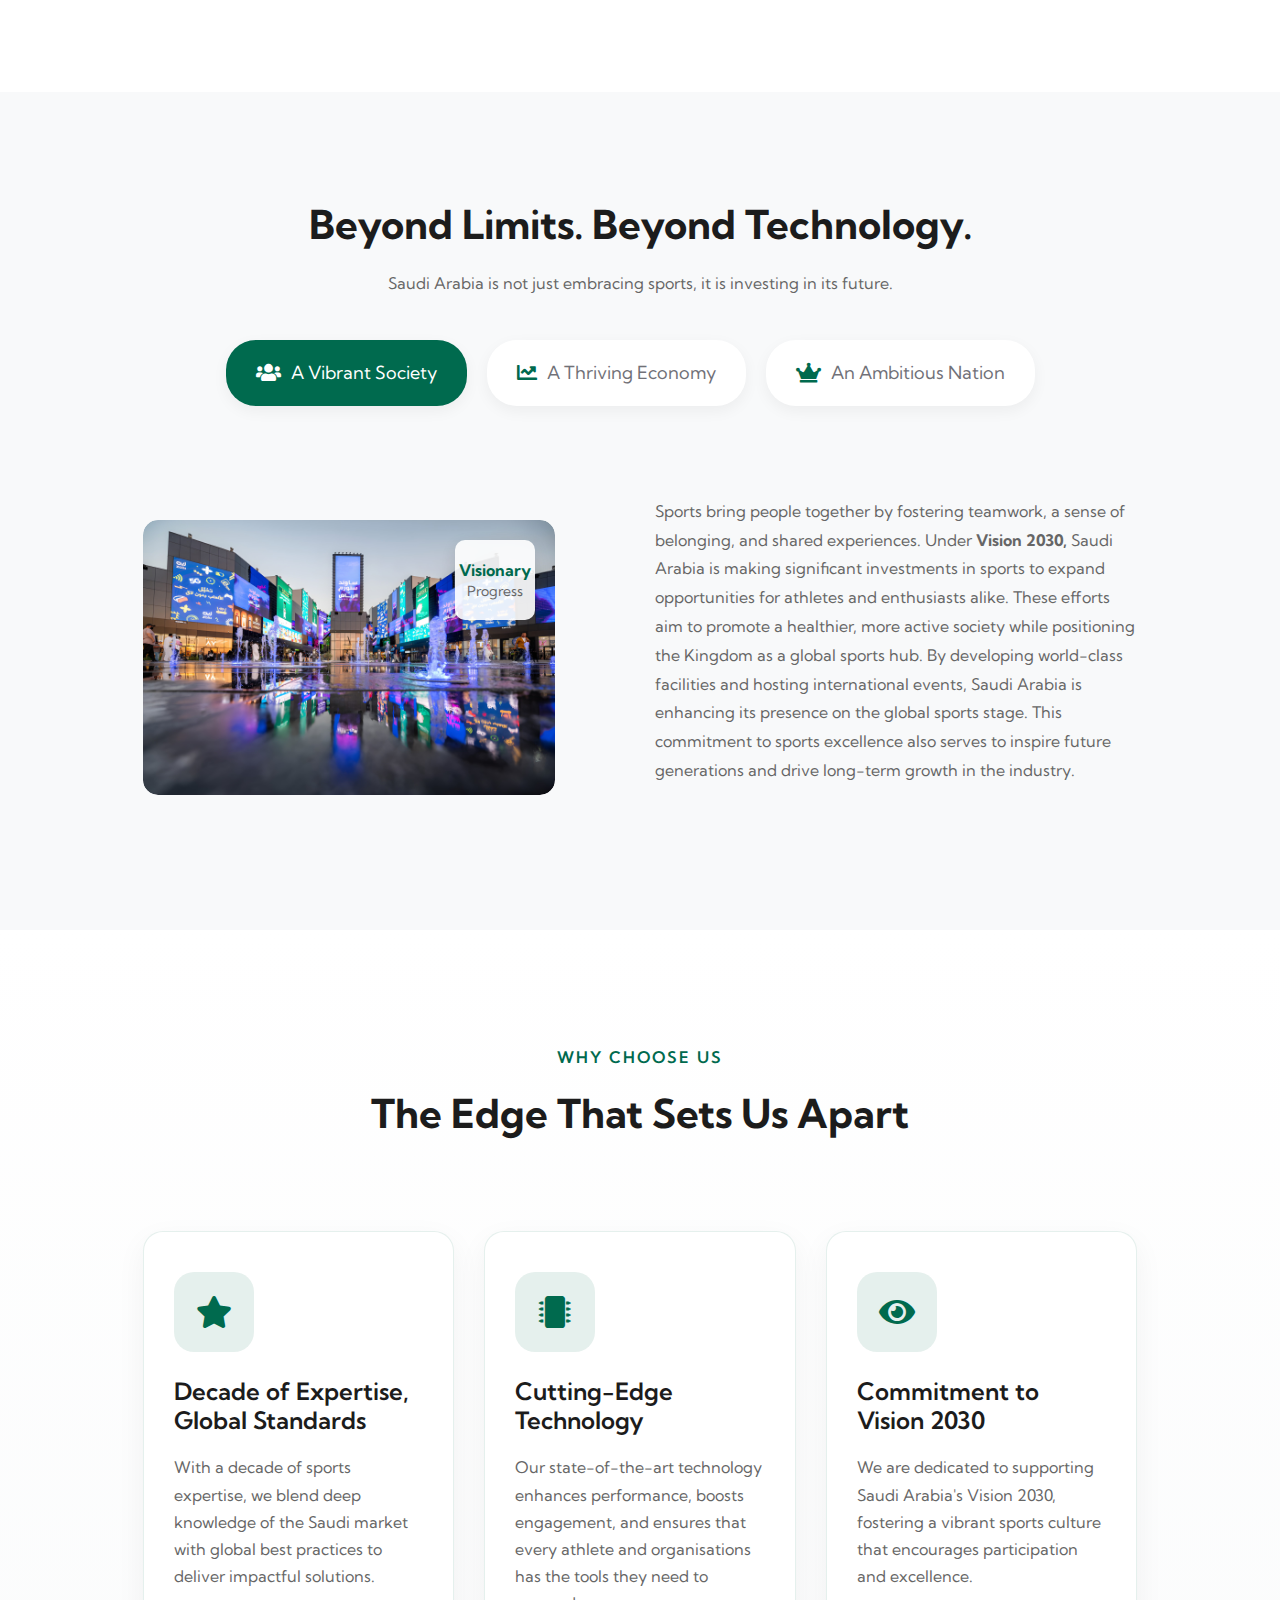
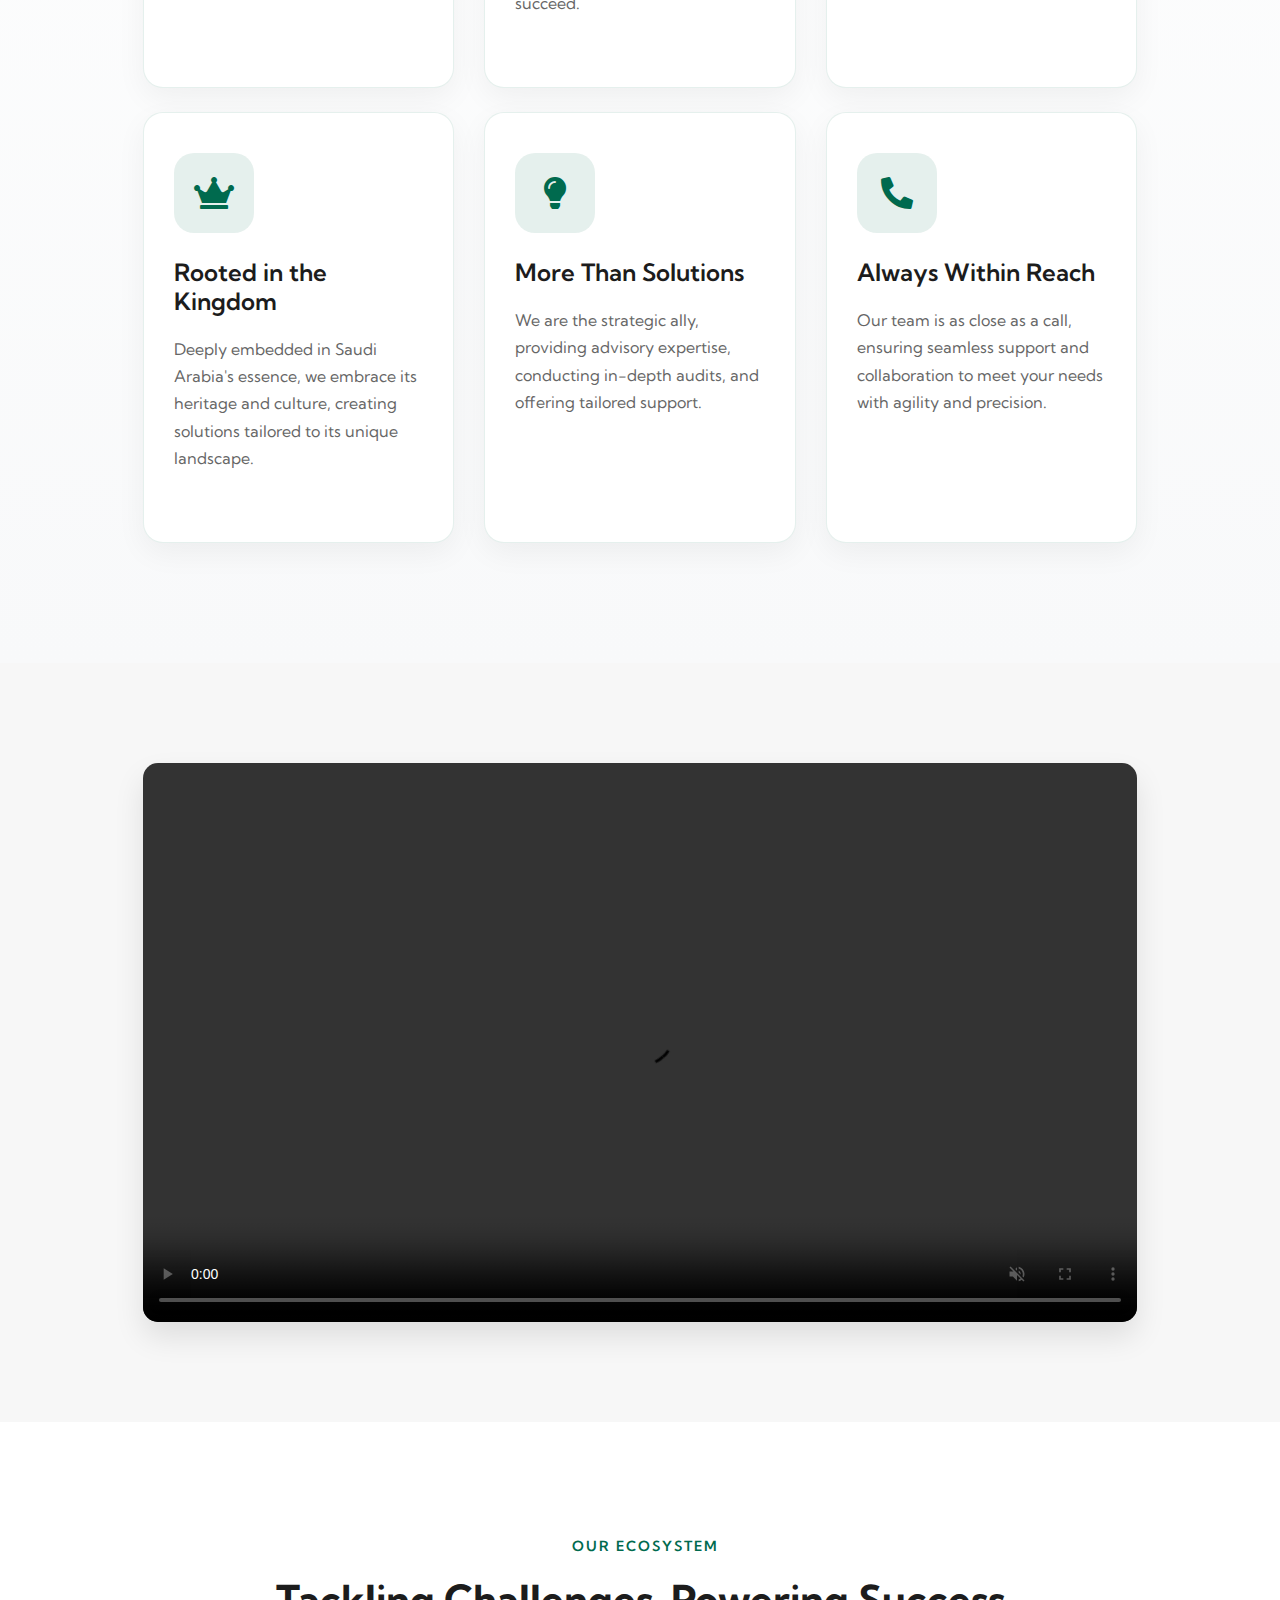
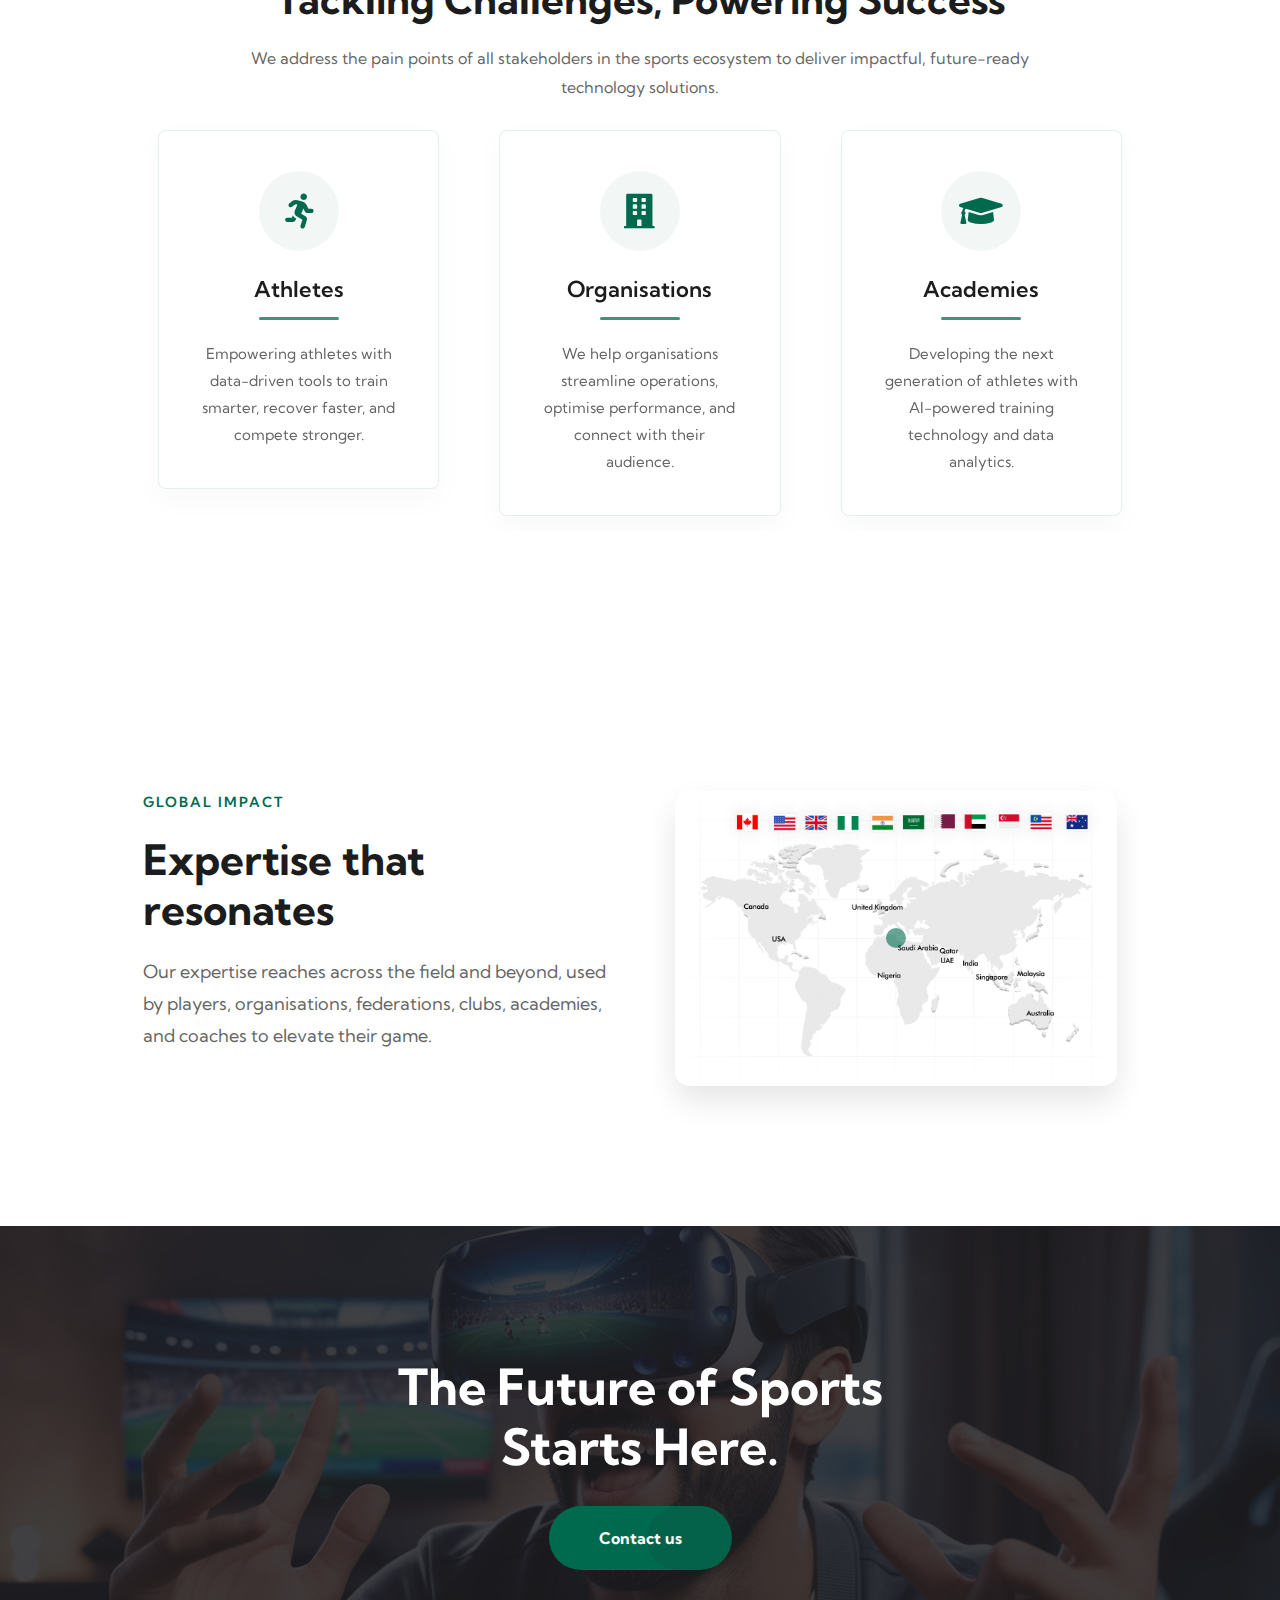
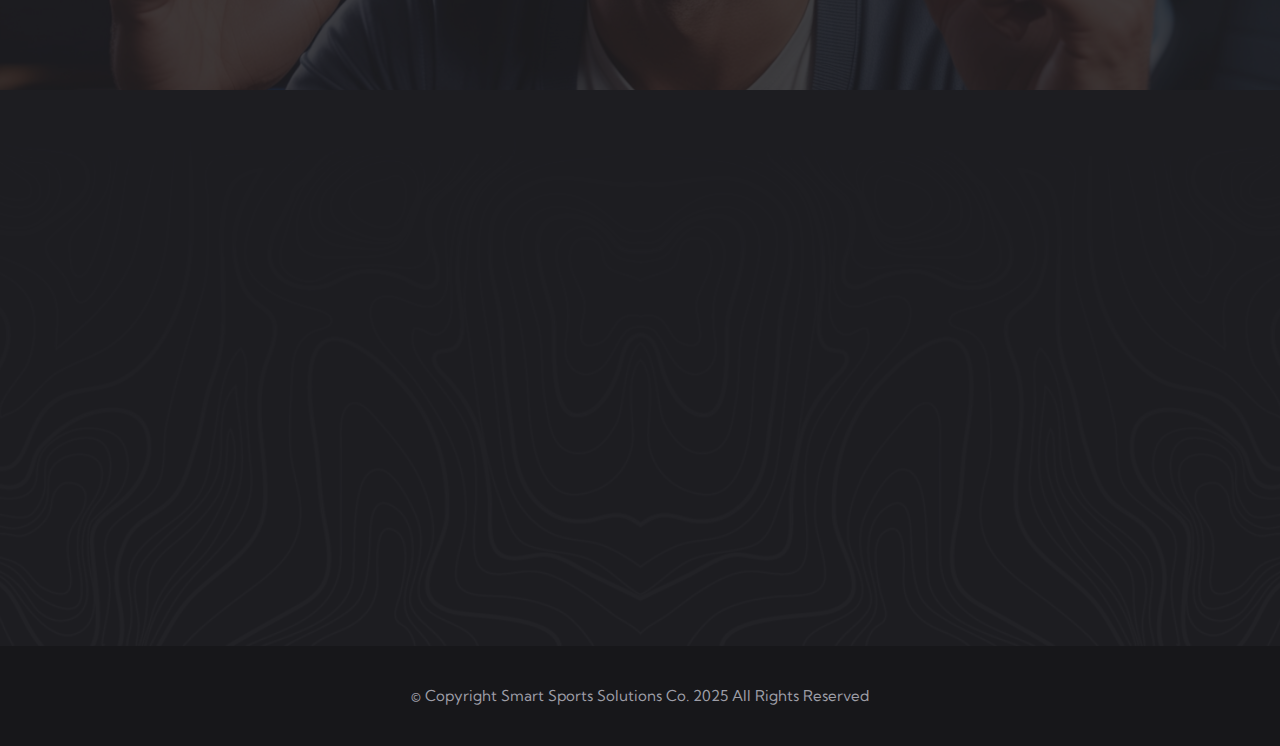
==== commit 9b78eaac: "Update index.html" ====
--- a/index.html
+++ b/index.html
@@ -399,7 +399,230 @@
         <!--Banner One End-->
 
        
-
+        <section class="ticker-section">
+            <div class="container">
+                <div class="ticker-wrapper">
+                    <div class="ticker-content">
+                       
+                        <div class="ticker-item logo-item">
+                            <span class="number">
+                                <img src="assets/images/resources/games-2.png" alt="Smart Captain Logo" class="logo-image">
+                            </span>
+                        </div>
+                        <div class="ticker-item">
+                            <span class="number">2029</span>
+                            <span class="text">Asian Winter Games</span>
+                        </div>
+                        <div class="ticker-item logo-item">
+                            <span class="number">
+                                <img src="assets/images/resources/games-4.png" alt="Smart Captain Logo" class="logo-image">
+                            </span>
+                        </div>
+                        <div class="ticker-item">
+                            <span class="number">2034</span>
+                            <span class="text"> Asian Games</span>
+                        </div>
+                        <div class="ticker-item logo-item">
+                            <span class="number">
+                                <img src="assets/images/resources/games5.png" alt="Smart Captain Logo" class="logo-image">
+                            </span>
+                        </div>
+                        <div class="ticker-item">
+                            <span class="number">2034</span>
+                            <span class="text" style=" font-weight: bold;">Saudi Arabia to host <br> the 2034 FIFA World Cup</span>
+                        </div>
+
+                        <!-- Duplicate set for seamless loop -->
+                        <div class="ticker-item logo-item">
+                            <span class="number">
+                                <img src="assets/images/resources/games-2.png" alt="Smart Captain Logo" class="logo-image">
+                            </span>
+                        </div>
+                        <div class="ticker-item">
+                            <span class="number">2029</span>
+                            <span class="text">Asian Winter Games</span>
+                        </div>
+                        <div class="ticker-item logo-item">
+                            <span class="number">
+                                <img src="assets/images/resources/games-4.png" alt="Smart Captain Logo" class="logo-image">
+                            </span>
+                        </div>
+                        <div class="ticker-item">
+                            <span class="number">2034</span>
+                            <span class="text"> Asian Games</span>
+                        </div>
+                        <div class="ticker-item logo-item">
+                            <span class="number">
+                                <img src="assets/images/resources/games5.png" alt="Smart Captain Logo" class="logo-image">
+                            </span>
+                        </div>
+                        <div class="ticker-item">
+                            <span class="number">2034</span>
+                            <span class="text" style=" font-weight: bold;">Saudi Arabia to host <br> the 2034 FIFA World Cup</span>
+                        </div>
+                       
+                    </div>
+                </div>
+            </div>
+
+            <style>
+                .ticker-section {
+                    background-color: #ffffff;
+                    padding: 10px 0; /* Reduced from 20px */
+                    overflow: hidden;
+                    position: relative;
+                    box-shadow: inset 0 0 15px rgba(0,0,0,0.05);
+                }
+
+                .ticker-wrapper {
+                    width: 100%;
+                    overflow: hidden;
+                    position: relative;
+                }
+
+                .ticker-content {
+                    display: flex;
+                    animation: ticker 40s linear infinite;
+                    width: fit-content;
+                    align-items: center;
+                }
+
+                .ticker-item {
+                    display: flex;
+                    flex-direction: column;
+                    align-items: center;
+                    justify-content: center;
+                    padding: 5px 25px; /* Reduced from 10px */
+                    min-width: 160px;
+                }
+
+                .ticker-item .number {
+                    font-size: 32px; /* Reduced from 42px */
+                    font-weight: 700;
+                    color: #006A4E;
+                    margin-bottom: 4px; /* Reduced from 8px */
+                    line-height: 1.2;
+                }
+
+                .ticker-item .text {
+                    font-size: 16px;
+                    color: #333;
+                    font-weight: 500;
+                    text-align: center;
+                    white-space: nowrap;
+                    line-height: 1.2;
+                }
+
+                .ticker-item.logo-item {
+                    min-width: 100px;
+                }
+
+                .logo-image {
+                    max-width: 60px; /* Reduced from 80px */
+                    height: auto;
+                    object-fit: contain;
+                }
+
+                .ticker-item:hover {
+                    transform: scale(1.05);
+                    background: rgba(255, 255, 255, 0.8);
+                    border-radius: 10px;
+                    box-shadow: 0 4px 15px rgba(0,0,0,0.1);
+                }
+
+                .logo-item:hover .logo-image {
+                    transform: scale(1.1);
+                    filter: grayscale(0);
+                }
+
+                @keyframes ticker {
+                    0% {
+                        transform: translateX(0);
+                    }
+                    100% {
+                        transform: translateX(-50%);
+                    }
+                }
+
+                /* Medium screens */
+                @media (max-width: 991px) {
+                    .ticker-item {
+                        padding: 4px 20px;
+                        min-width: 140px;
+                    }
+                    .ticker-item .number {
+                        font-size: 28px;
+                    }
+                    .ticker-item .text {
+                        font-size: 14px;
+                    }
+                    .logo-image {
+                        max-width: 50px;
+                    }
+                }
+
+                /* Small screens */
+                @media (max-width: 768px) {
+                    .ticker-item {
+                        padding: 3px 15px;
+                        min-width: 120px;
+                    }
+                    .ticker-item .number {
+                        font-size: 24px;
+                        margin-bottom: 3px;
+                    }
+                    .ticker-item .text {
+                        font-size: 13px;
+                    }
+                    .logo-image {
+                        max-width: 45px;
+                    }
+                }
+
+                /* Extra small screens */
+                @media (max-width: 480px) {
+                    .ticker-item {
+                        padding: 2px 12px;
+                        min-width: 100px;
+                    }
+                    .ticker-item .number {
+                        font-size: 20px;
+                        margin-bottom: 2px;
+                    }
+                    .ticker-item .text {
+                        font-size: 12px;
+                    }
+                    .logo-image {
+                        max-width: 40px;
+                    }
+                    .ticker-item.logo-item {
+                        min-width: 80px;
+                    }
+                }
+
+                .logo-image.games-6 {
+                    max-width: 180px !important;
+                }
+
+                @media (max-width: 991px) {
+                    .logo-image.games-6 {
+                        max-width: 150px !important;
+                    }
+                }
+
+                @media (max-width: 768px) {
+                    .logo-image.games-6 {
+                        max-width: 130px !important;
+                    }
+                }
+
+                @media (max-width: 480px) {
+                    .logo-image.games-6 {
+                        max-width: 110px !important;
+                    }
+                }
+            </style>
+        </section>
 
 
 
@@ -416,7 +639,7 @@
                                     <div class="welcome-one__shape-2"></div>
                                 </div>
                                 <div class="welcome-one__trusted" style="text-align: center;">
-                                    <p>Globally<br> Recognized</p>
+                                    <p>Globally<br> Recognised</p>
 <!--                                     <h2 class="odometer odometer-auto-theme" data-count=Recognized></h2> -->
                                 </div>
                             </div>
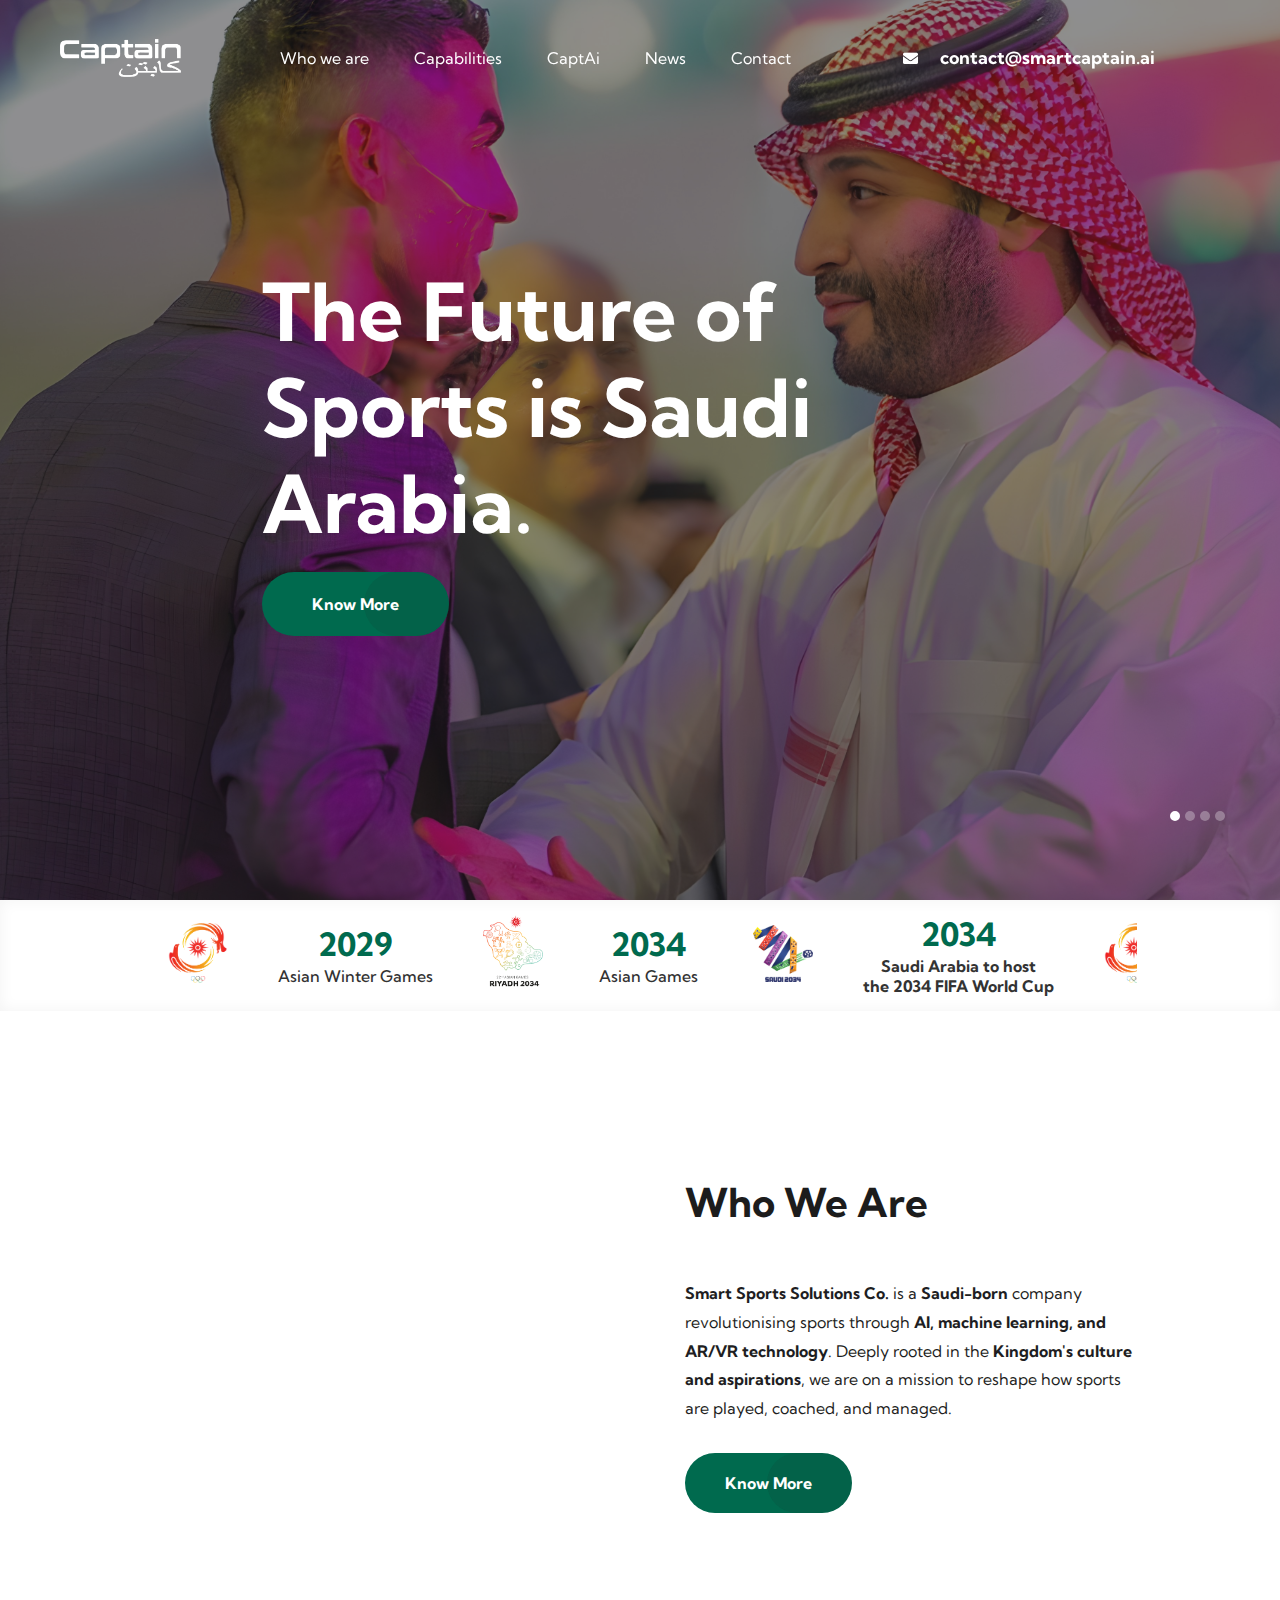
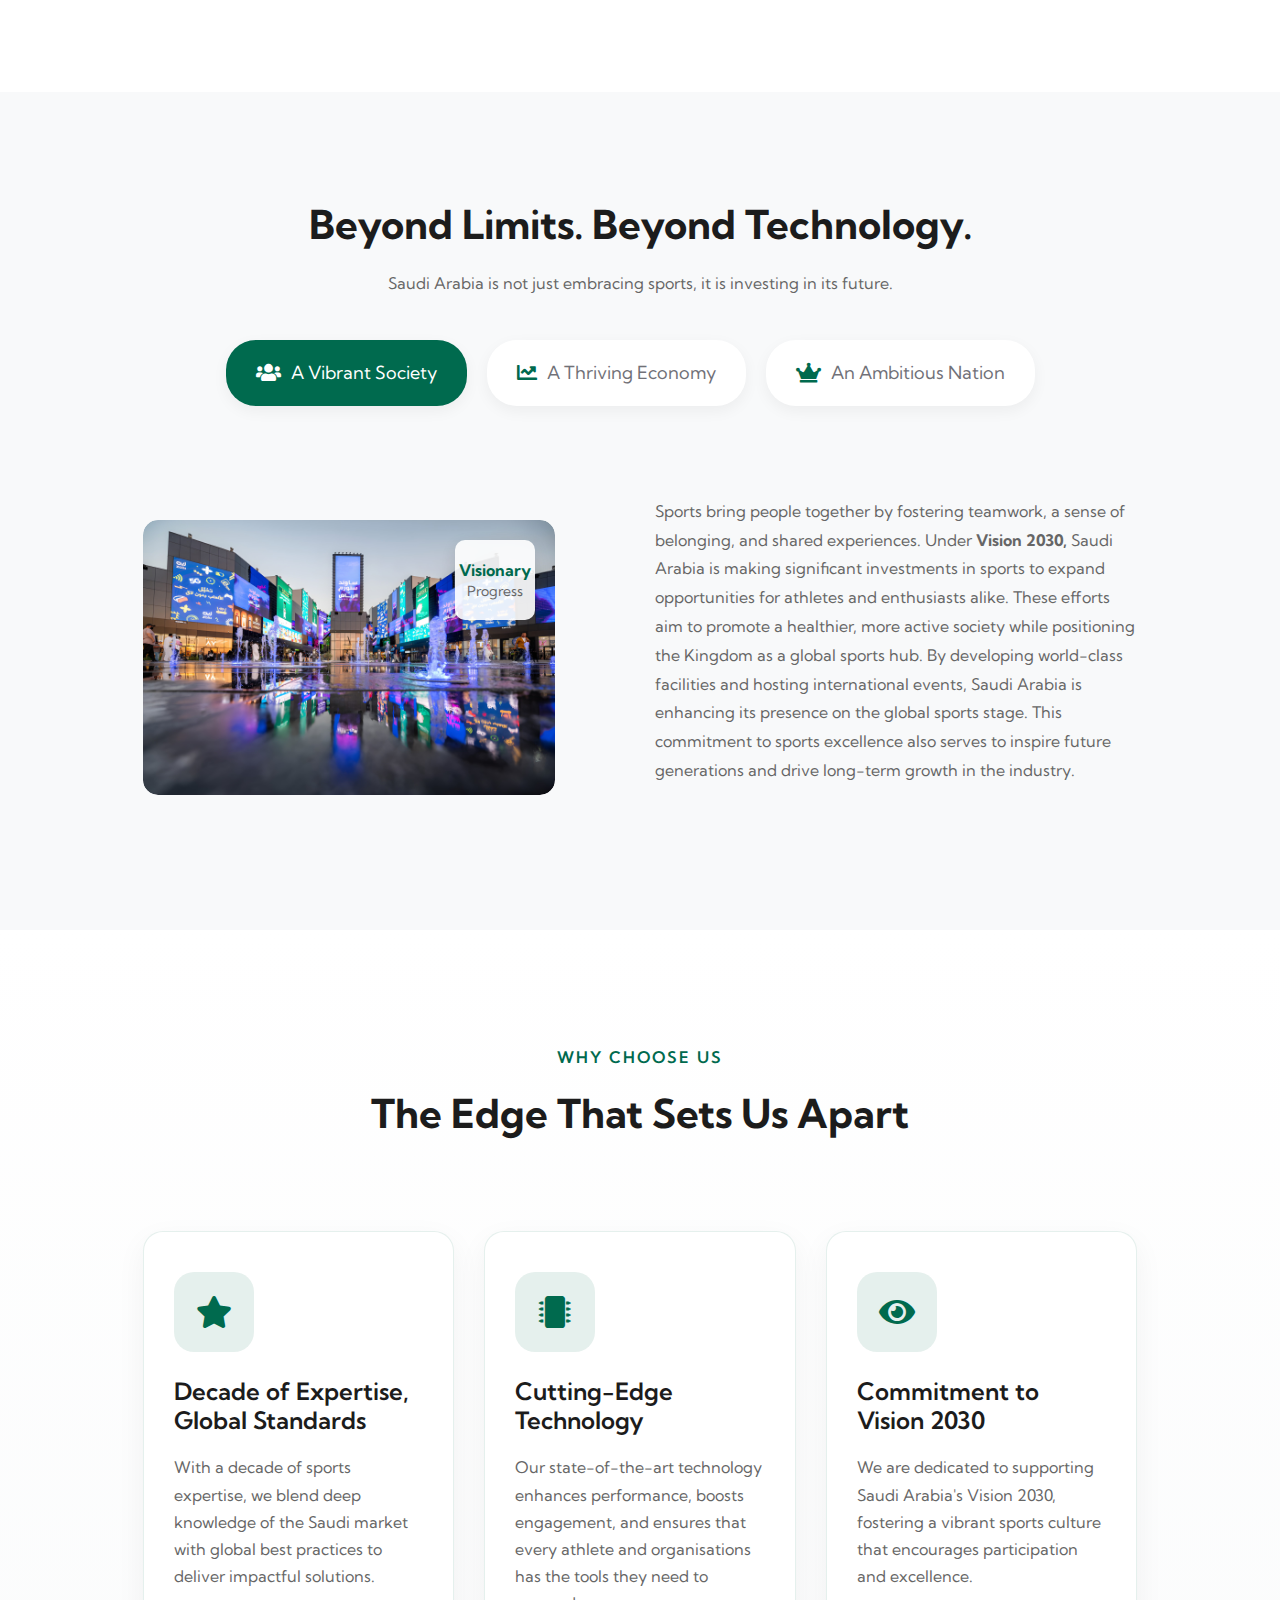
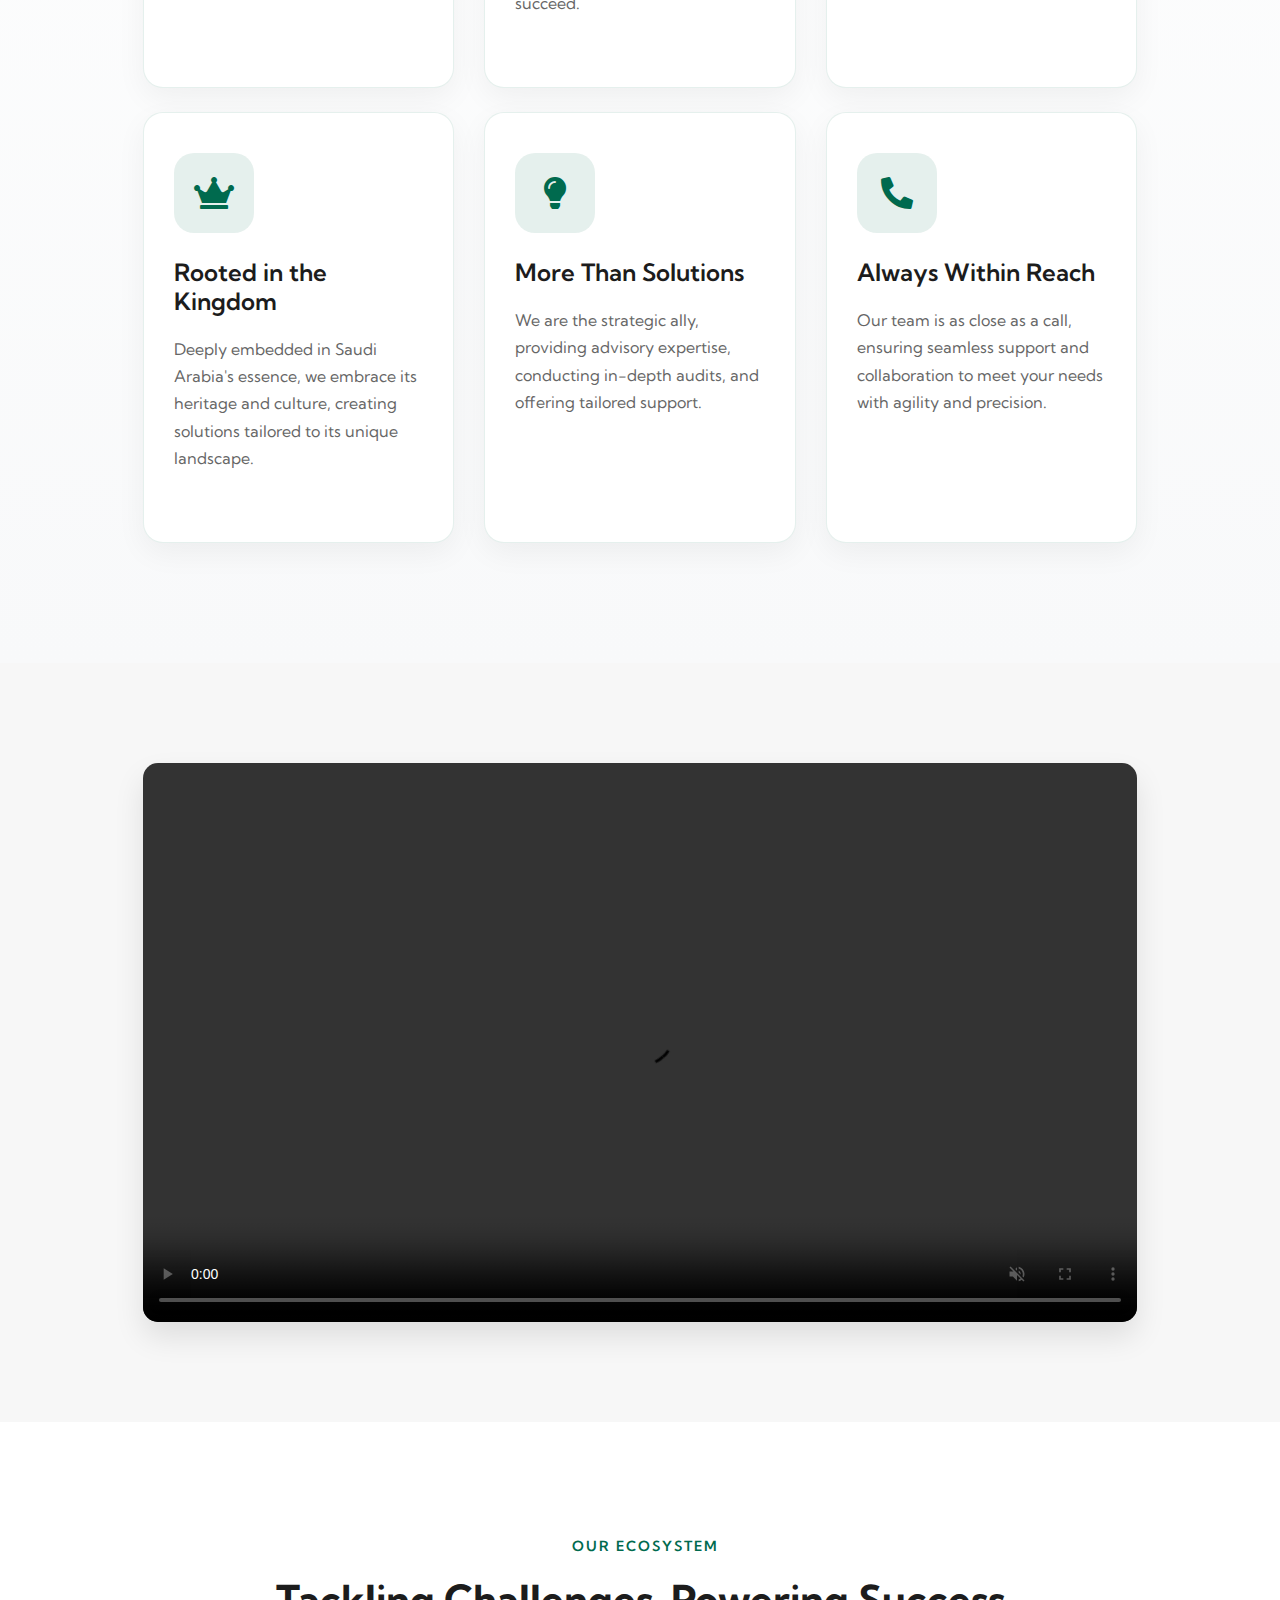
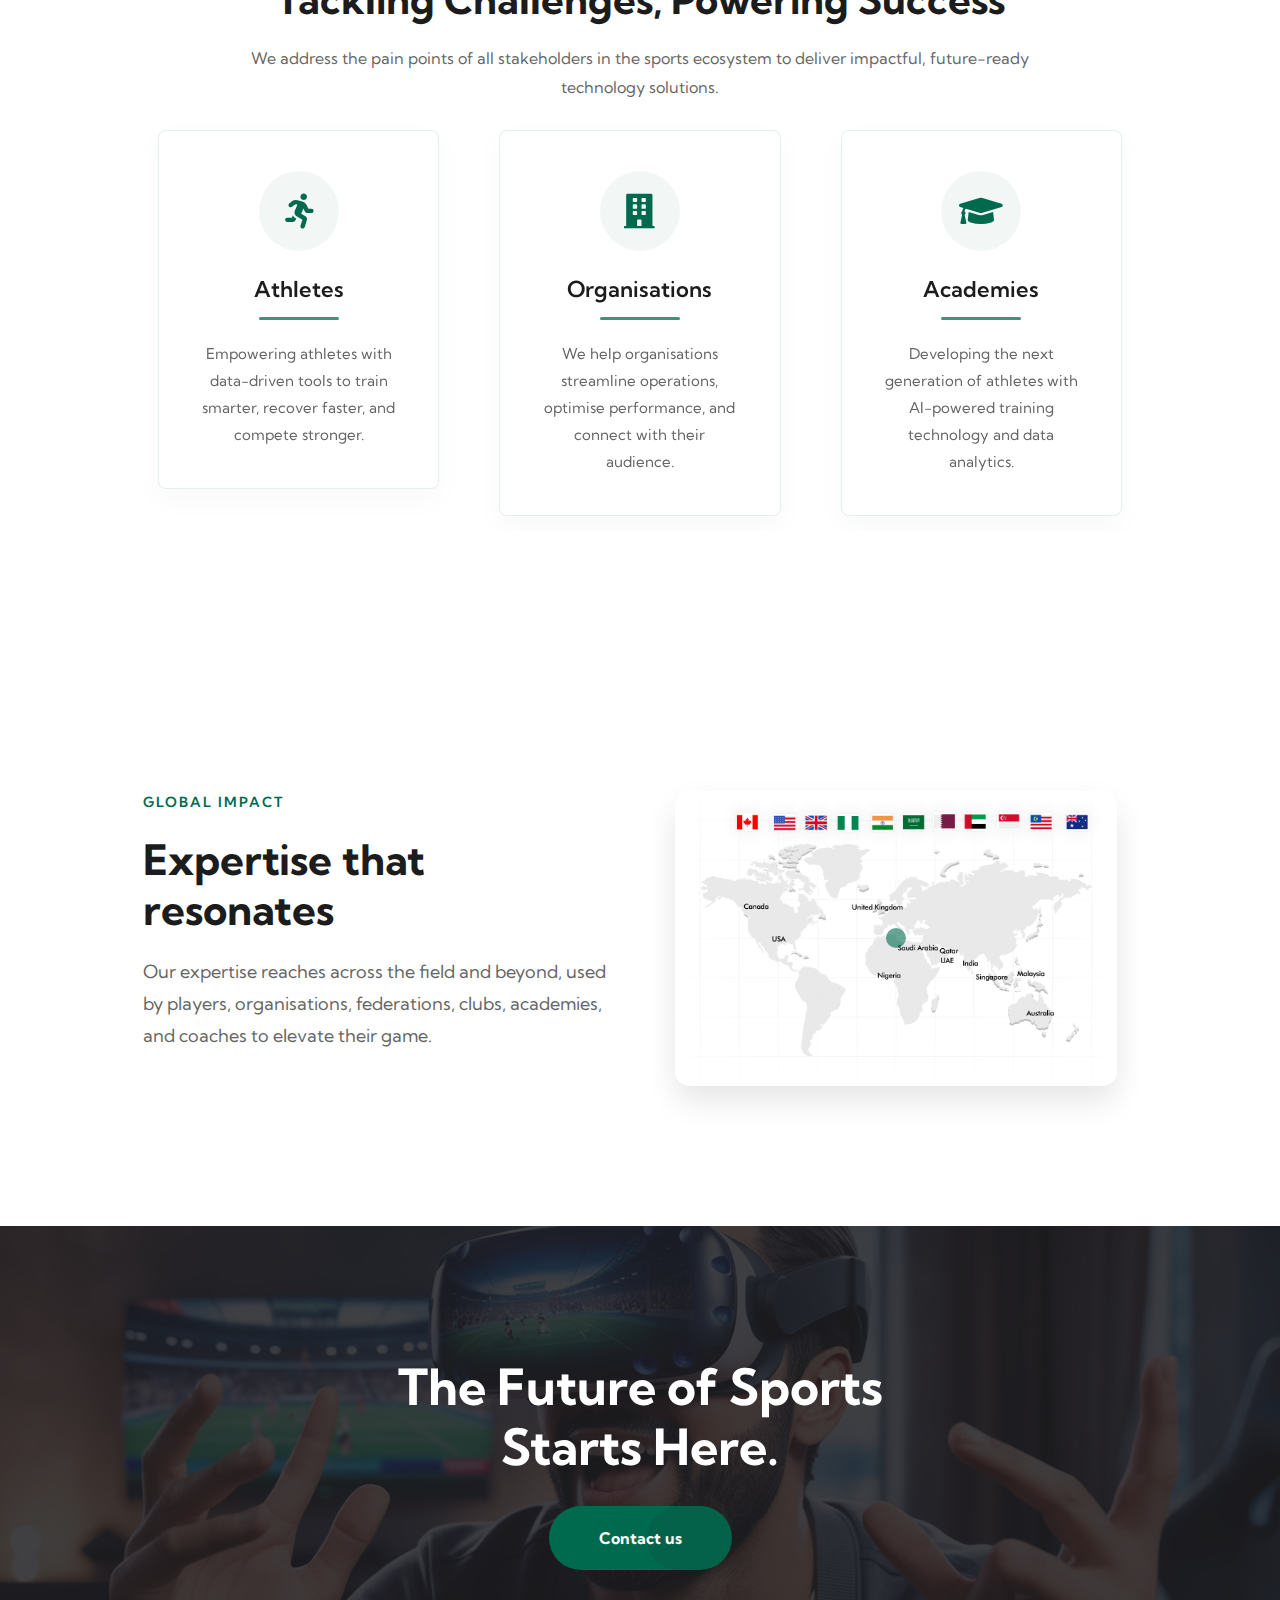
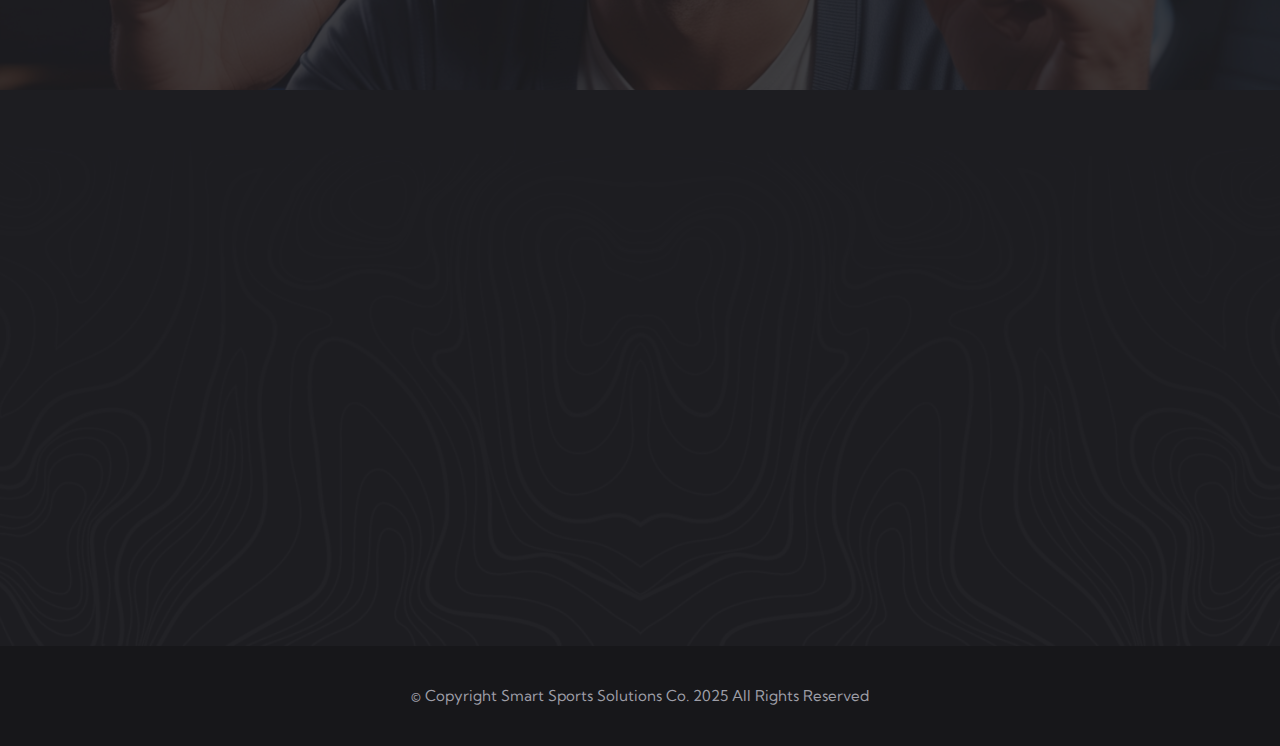
==== commit bee7b542: "Update index.html" ====
--- a/index.html
+++ b/index.html
@@ -94,6 +94,10 @@
                                 <a href="CaptAi.html">CaptAi</a>
                                 
                             </li >
+                            <li>
+                                <a href="News.html">News</a>
+                                
+                            </li>
                             <li><a href="#Contact-us">Contact</a></li>
                         </ul>
                     </div>
@@ -2164,6 +2168,10 @@
                                     <li><a href="#About">Who we are</a></li>
                                     <li><a href="capabilities.html">Capabilities</a></li>
                                     <li><a href="CaptAi.html">CaptAi</a></li>
+                                    <li>
+                                        <a href="News.html">News</a>
+                                        
+                                    </li>
                                     <li><a href="#Contact-us">Contact</a></li>
                                 </ul>
                             </div>
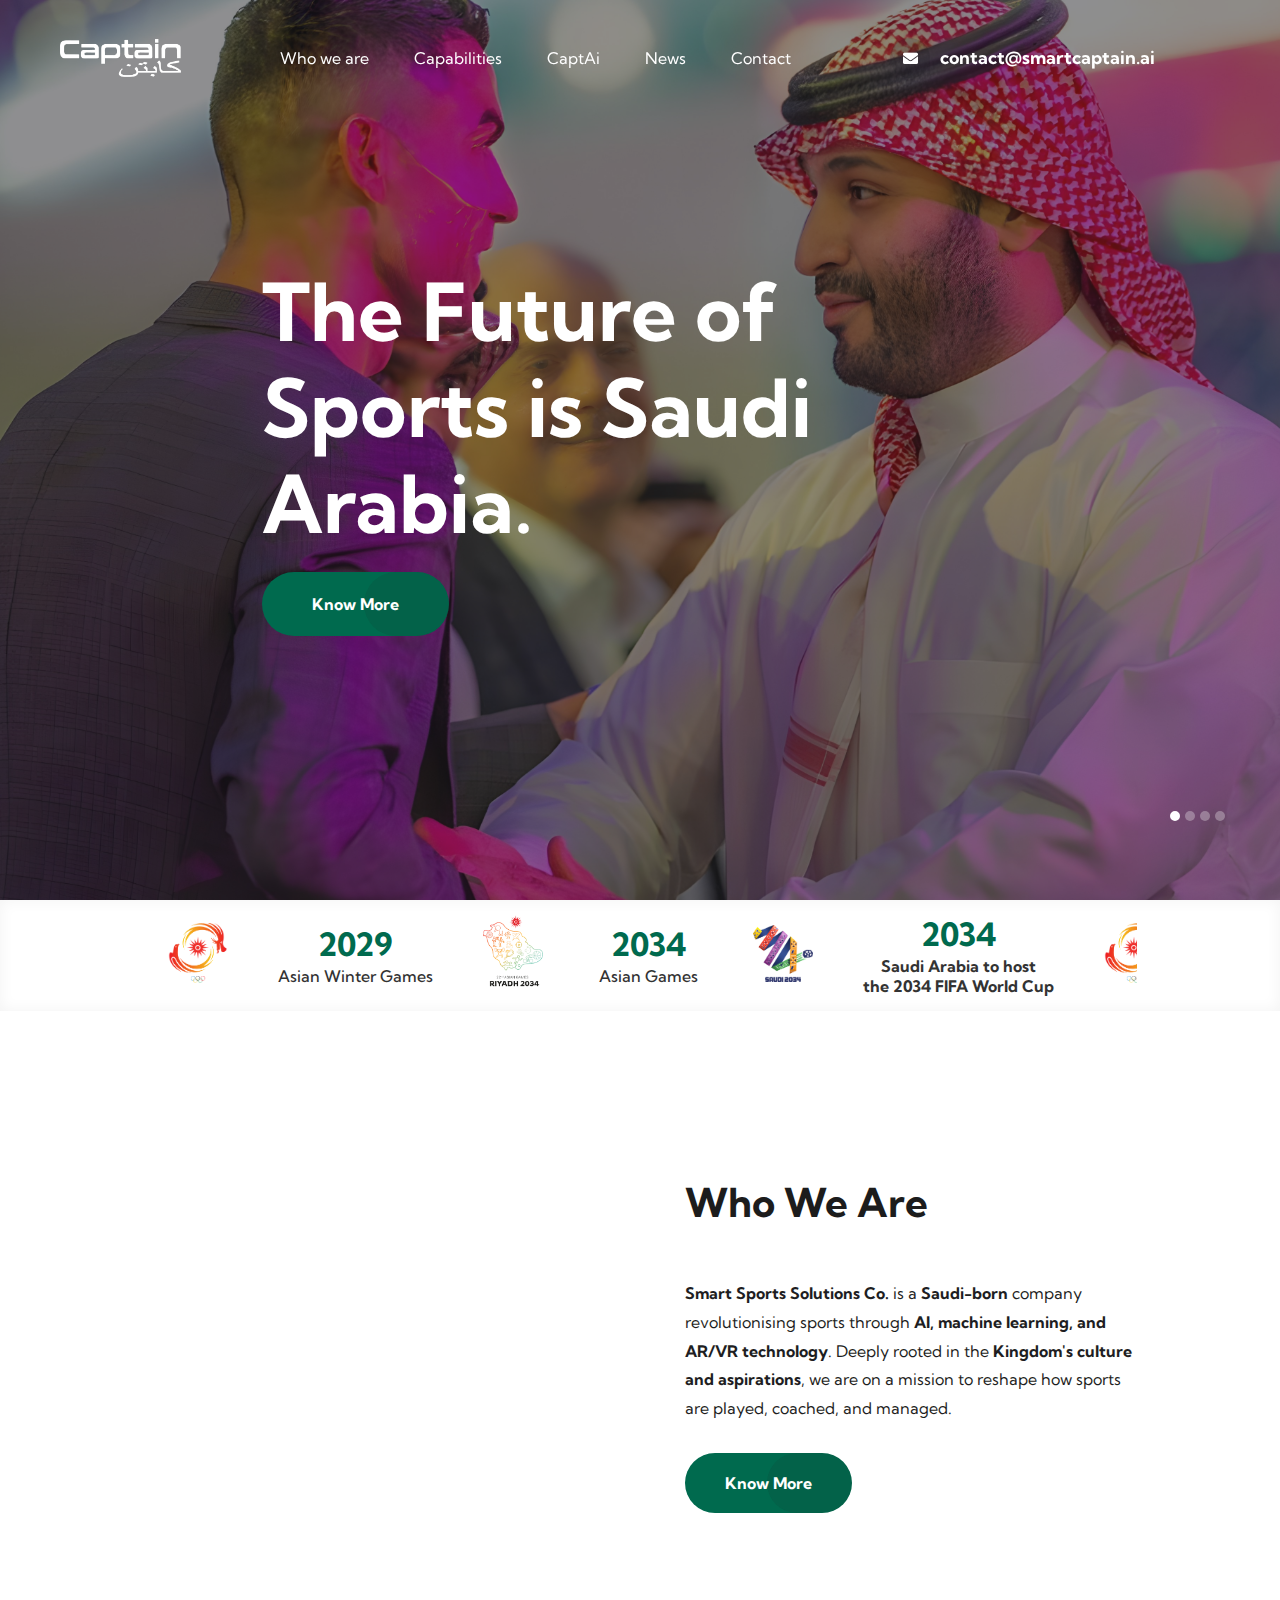
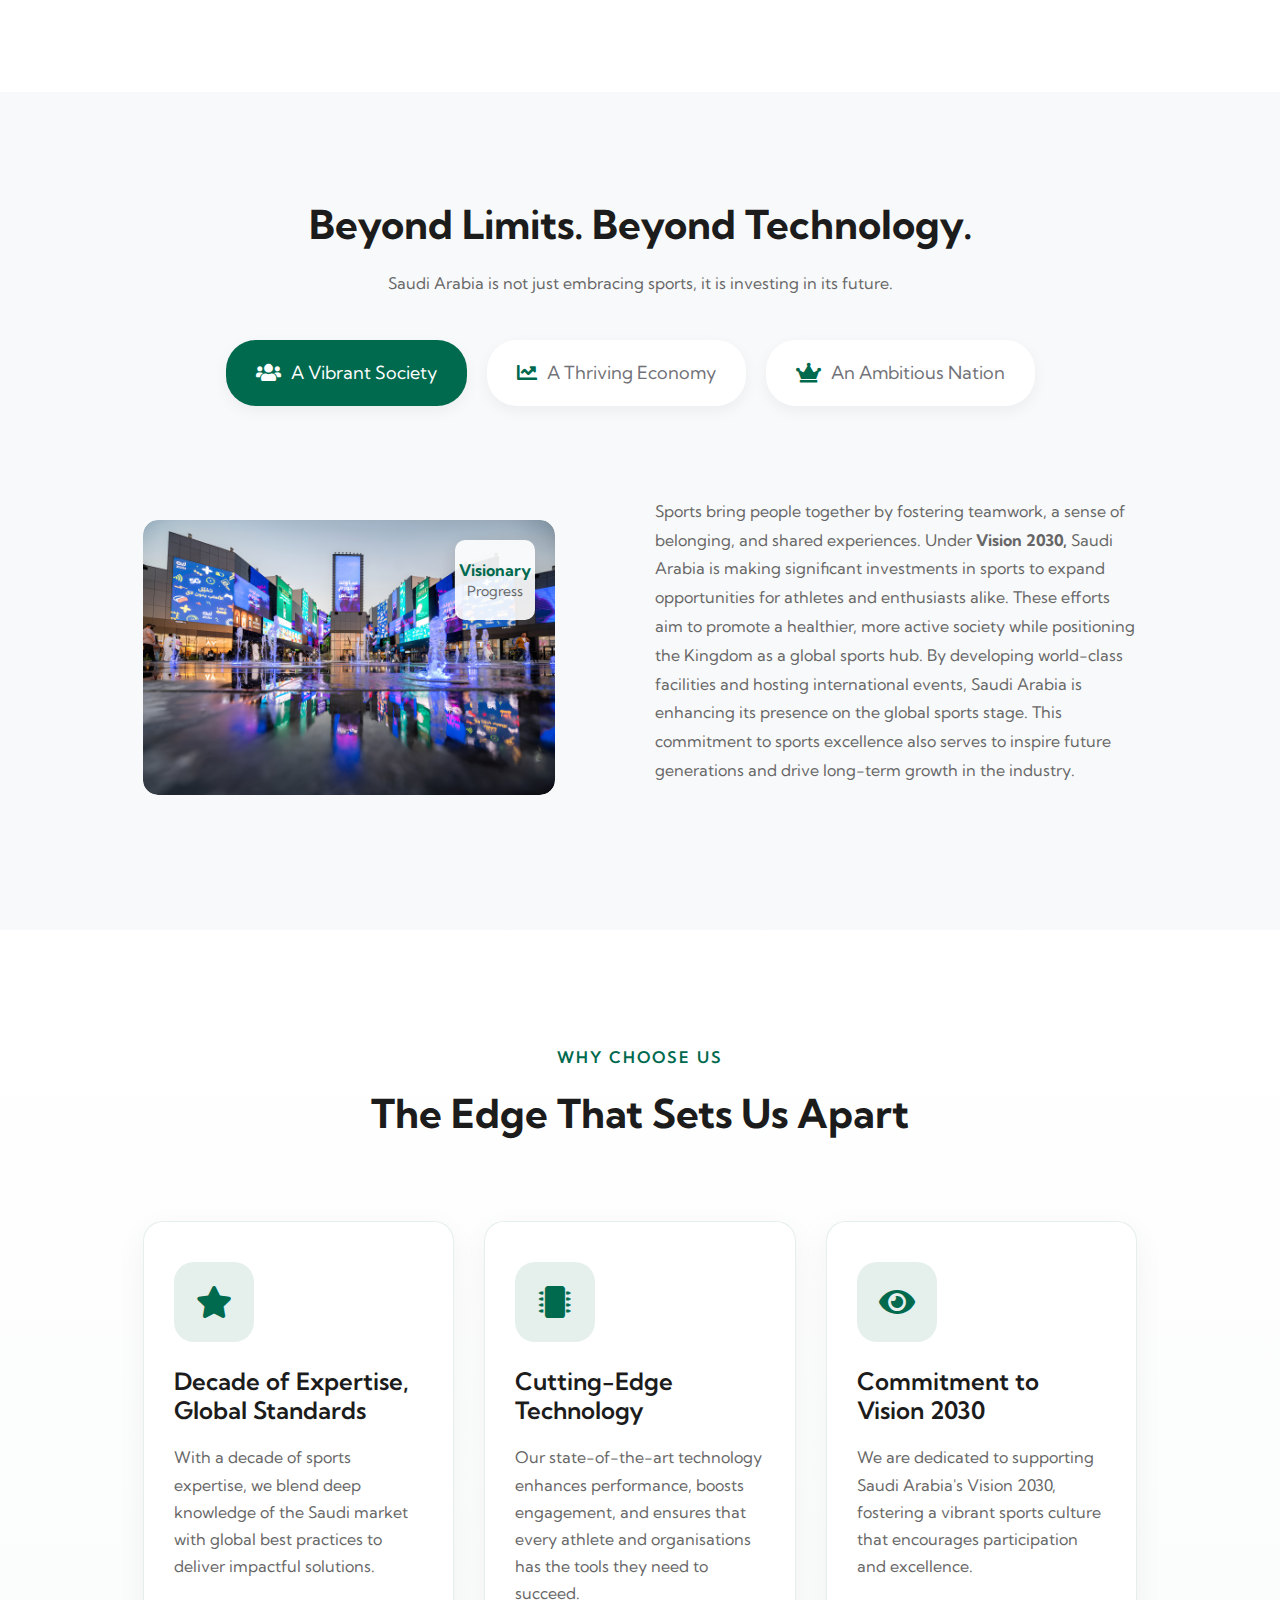
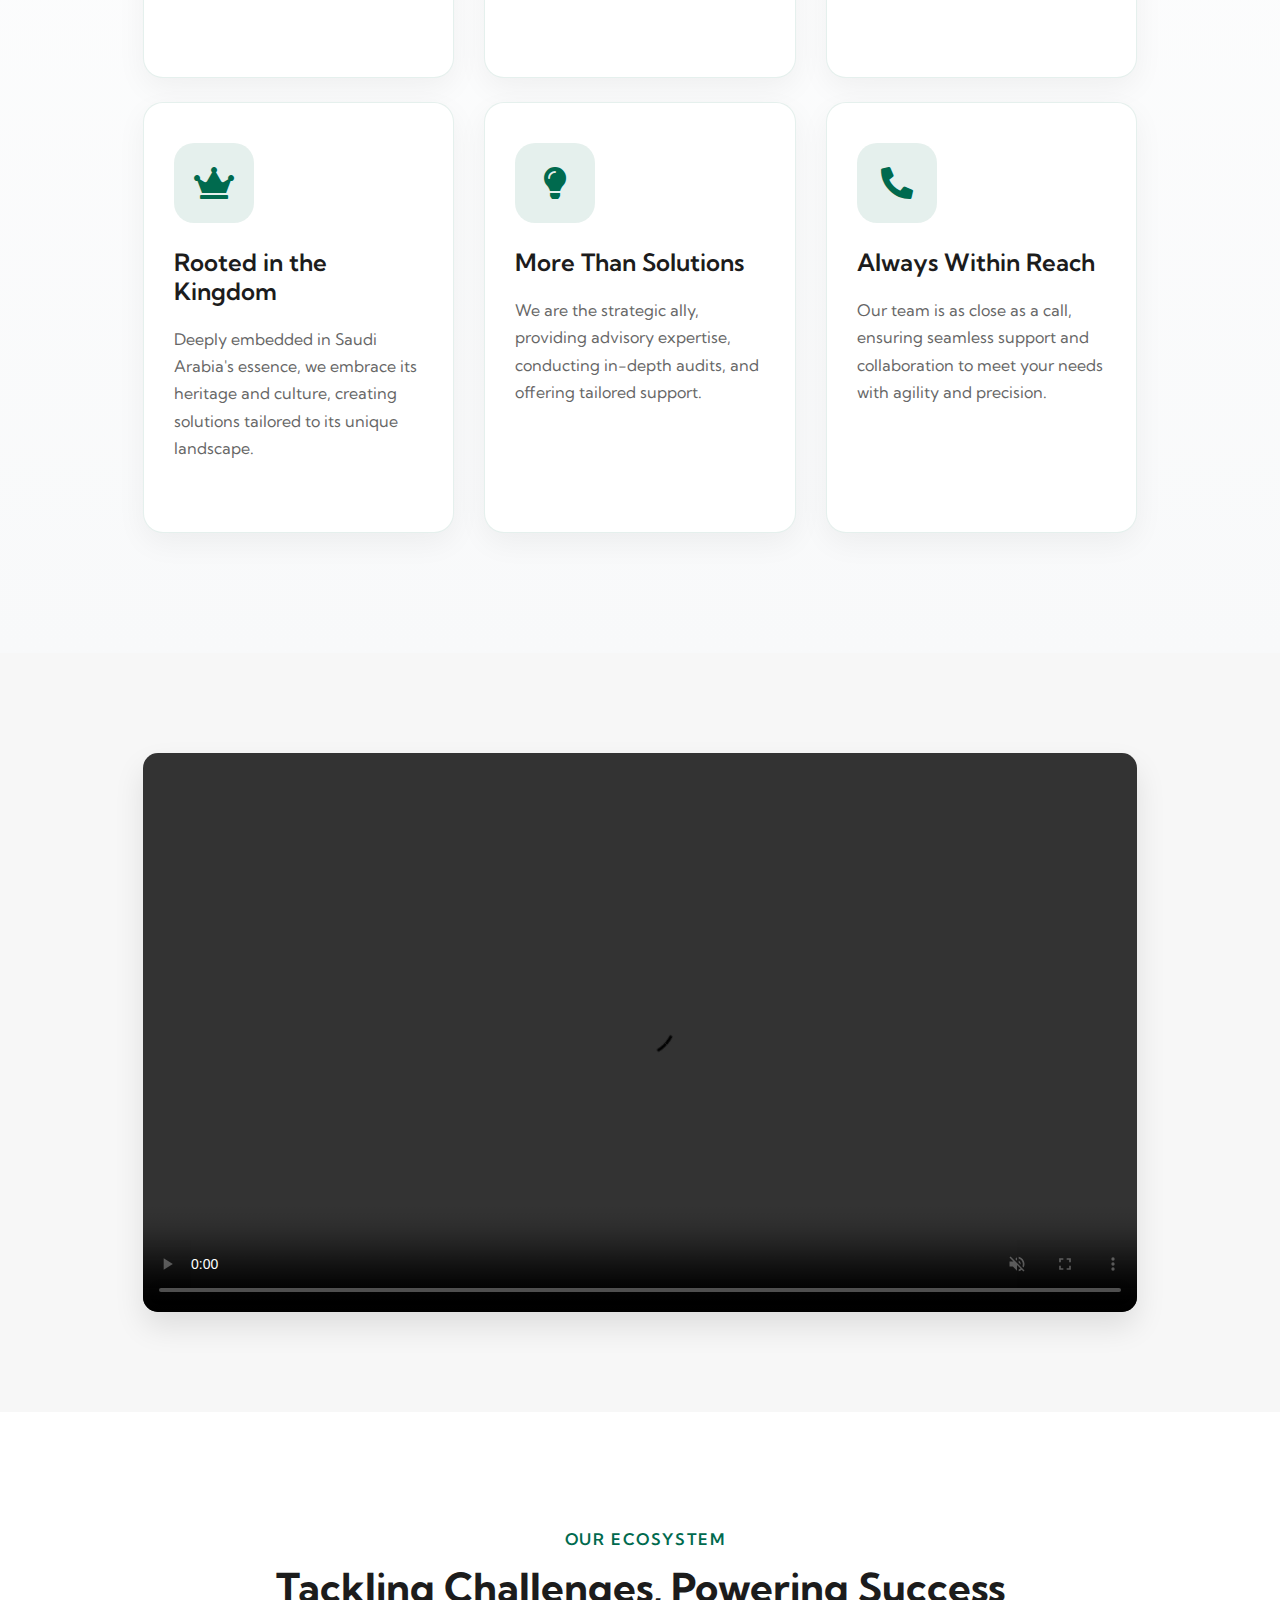
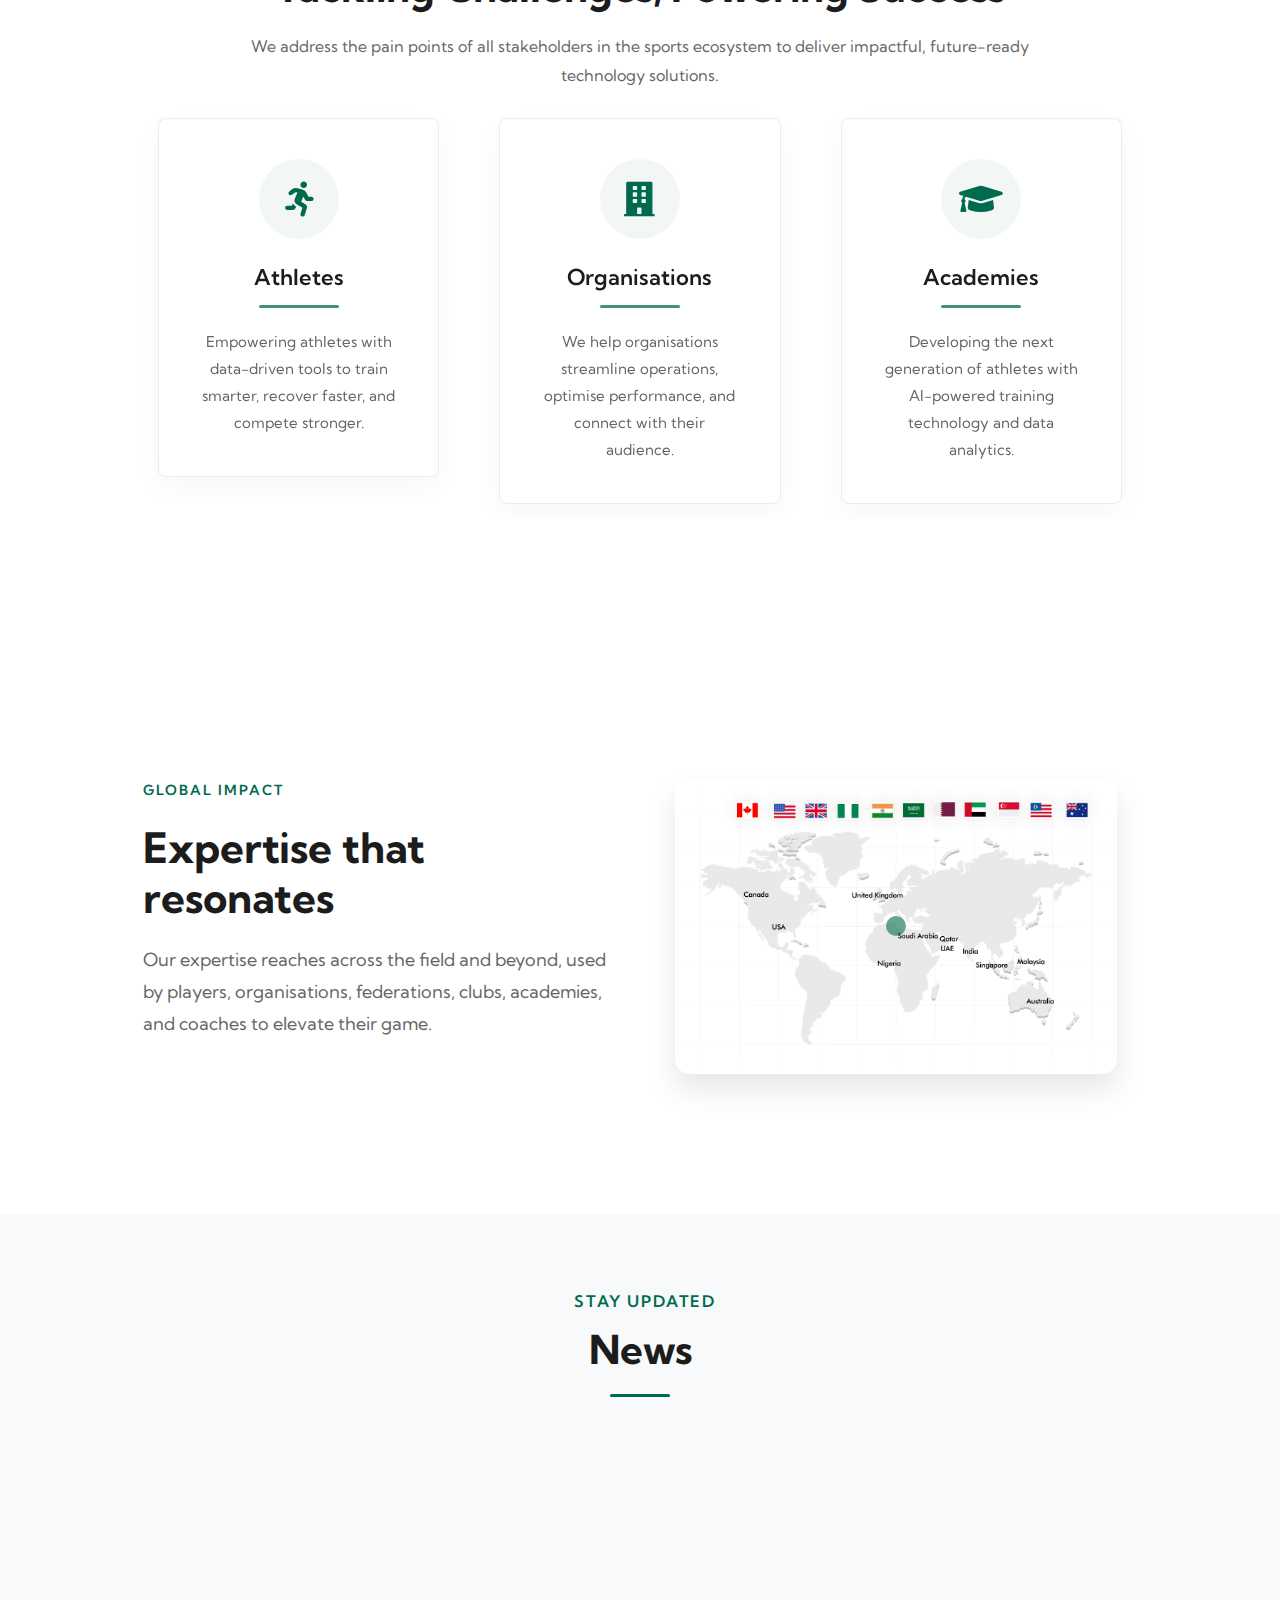
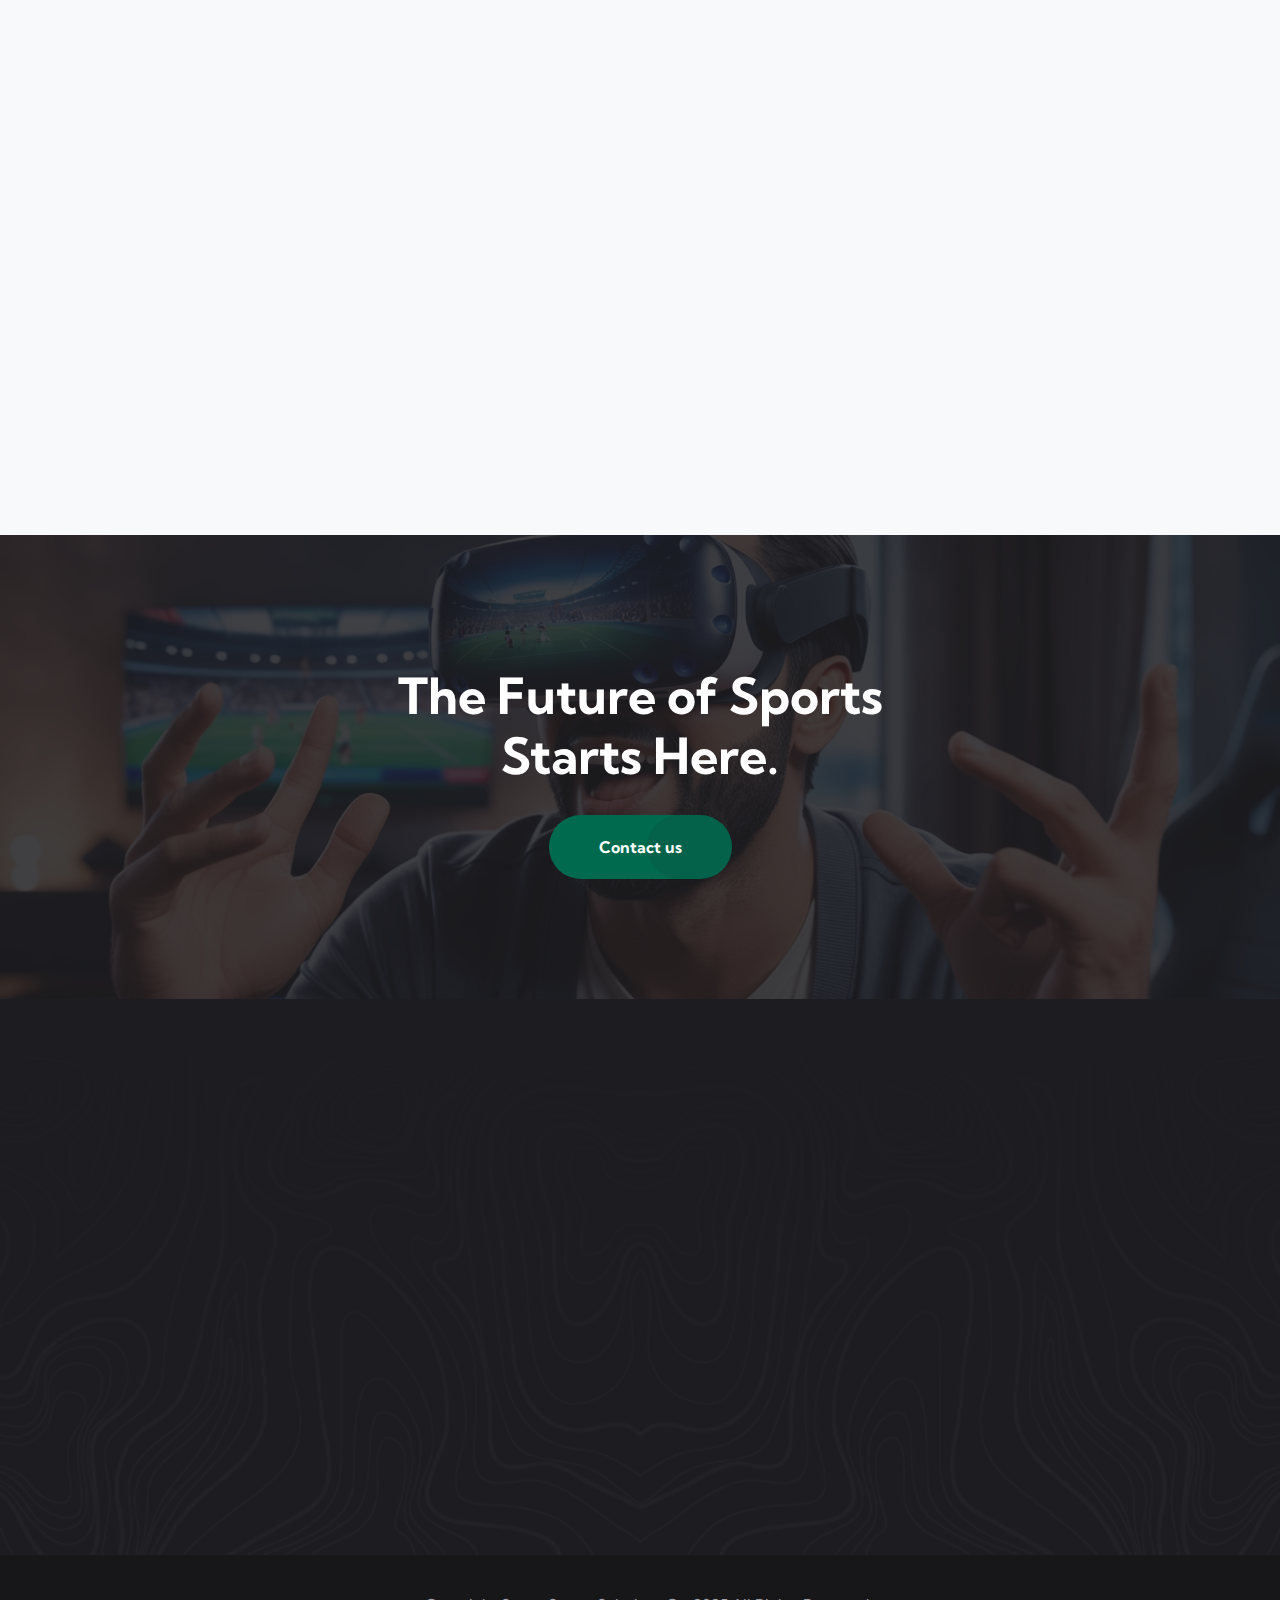
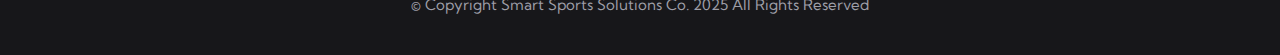
==== commit c9122b87: "Update index.html" ====
--- a/index.html
+++ b/index.html
@@ -95,7 +95,7 @@
                                 
                             </li >
                             <li>
-                                <a href="News.html">News</a>
+                                <a href="#News">News</a>
                                 
                             </li>
                             <li><a href="#Contact-us">Contact</a></li>
@@ -2117,7 +2117,404 @@
 </section>
 
 
-
+<section class="blog-one" id="News">
+    <div class="container">
+        <div class="section-title text-center">
+            <span class="section-title__tagline">Stay Updated</span>
+            <h2 class="section-title__title">News</h2>
+            <div class="section-title__divider">
+                <span></span>
+            </div>
+        </div>
+        <div class="row">
+            <!-- News Item 1 -->
+            <div class="col-xl-6 col-lg-6 wow fadeInLeft" data-wow-delay="100ms">
+                <div class="blog-one__single">
+                    <div class="blog-one__image">
+                        <img src="assets/images/resources/Blog-1.jpg" alt="LEAP 2025 Event">
+                        <div class="blog-one__date">
+                            <span>Feb</span>
+                            <span>2025</span>
+                        </div>
+                    </div>
+                    <div class="blog-one__content">
+                        <h3 class="blog-one__title">
+                            Smart Sports Solutions Co. to attend LEAP 2025 in Riyadh
+                        </h3>
+                        <div class="blog-one__meta">
+                            <div class="blog-one__meta-box">
+                                <i class="far fa-calendar"></i>
+                                <span>February 9-12, 2025</span>
+                            </div>
+                            <div class="blog-one__meta-box">
+                                <i class="far fa-map-marker-alt"></i>
+                                <span>Riyadh Exhibition Centre</span>
+                            </div>
+                        </div>
+                        <div class="blog-one__text-wrapper">
+                            <p class="blog-one__text">
+                                Smart Sports Solutions Co., a leading Saudi-based sports technology company, is set to participate in <strong>LEAP 2025</strong>, the region's premier technology event, taking place from <strong>February 9 to 12</strong> at the <strong>Riyadh Exhibition and Convention Centre, Malham</strong>.
+                            </p>
+                        </div>
+                        <a href="News.html" class="thm-btn blog-one__read-more"><span>Read More</span></a>
+                    </div>
+                </div>
+            </div>
+
+            <!-- News Item 2 -->
+            <div class="col-xl-6 col-lg-6 wow fadeInRight" data-wow-delay="100ms">
+                <div class="blog-one__single">
+                    <div class="blog-one__image">
+                        <img src="assets/images/resources/Blog-2.jpg" alt="PIF Forum 2025">
+                        <div class="blog-one__date">
+                            <span>Feb</span>
+                            <span>2025</span>
+                        </div>
+                    </div>
+                    <div class="blog-one__content">
+                        <h3 class="blog-one__title">
+                            Smart Sports Solutions Co. to Participate in Private Sector Forum 2025
+                        </h3>
+                        <div class="blog-one__meta">
+                            <div class="blog-one__meta-box">
+                                <i class="far fa-calendar"></i>
+                                <span>February 12-13, 2025</span>
+                            </div>
+                            <div class="blog-one__meta-box">
+                                <i class="far fa-map-marker-alt"></i>
+                                <span>King Abdul Aziz International Conference Center</span>
+                            </div>
+                        </div>
+                        <div class="blog-one__text-wrapper">
+                            <p class="blog-one__text">
+                                Smart Sports Solutions Co., a leading Saudi-based sports technology company, is set to take part in the <strong>Private Sector Forum 2025</strong>, hosted by the Public Investment Fund (PIF) on February 12-13, 2025, at the <strong>King Abdul Aziz International Conference Center in Riyadh</strong>.
+                            </p>
+                        </div>
+                        <a href="News-2.html" class="thm-btn blog-one__read-more"><span>Read More</span></a>
+                    </div>
+                </div>
+            </div>
+        </div>
+    </div>
+
+    <style>
+        .blog-one {
+            padding: 80px 0;
+            background-color: #f8f9fa;
+        }
+
+        .blog-one__single {
+            margin-bottom: 20px;
+            background: #ffffff;
+            border-radius: 15px;
+            overflow: hidden;
+            box-shadow: 0 5px 20px rgba(0, 0, 0, 0.05);
+            transition: all 0.3s ease;
+            height: 100%; /* Ensure equal height cards */
+            display: flex;
+            flex-direction: column;
+        }
+
+        .blog-one__single:hover {
+            transform: translateY(-5px);
+            box-shadow: 0 10px 30px rgba(0, 0, 0, 0.1);
+        }
+
+        .blog-one__image {
+            position: relative;
+            overflow: hidden;
+        }
+
+        .blog-one__image img {
+            width: 100%;
+            height: 220px;
+            object-fit: cover;
+            transition: transform 0.5s ease;
+        }
+
+        .blog-one__single:hover .blog-one__image img {
+            transform: scale(1.05);
+        }
+
+        .blog-one__date {
+            position: absolute;
+            top: 20px;
+            right: 20px;
+            background: #006A4E;
+            color: #ffffff;
+            padding: 10px 20px;
+            border-radius: 8px;
+            text-align: center;
+            line-height: 1.2;
+        }
+
+        .blog-one__date span {
+            display: block;
+            font-size: 16px;
+            font-weight: 500;
+        }
+
+        .blog-one__content {
+            padding: 20px;
+            flex-grow: 1;
+            display: flex;
+            flex-direction: column;
+        }
+
+        .blog-one__title {
+            font-size: 20px;
+            font-weight: 700;
+            margin-bottom: 15px;
+            line-height: 1.3;
+            color: #1c1c1c;
+        }
+
+        .blog-one__meta {
+            display: flex;
+            gap: 20px;
+            margin-bottom: 15px;
+        }
+
+        .blog-one__meta-box {
+            display: flex;
+            align-items: center;
+            gap: 8px;
+            color: #666666;
+            font-size: 14px;
+        }
+
+        .blog-one__meta-box i {
+            color: #006A4E;
+        }
+
+        .blog-one__text-wrapper {
+            margin-bottom: 15px;
+        }
+
+        .blog-one__text {
+            margin: 0;
+            line-height: 1.6;
+            color: #666666;
+            font-size: 14px;
+        }
+
+        .blog-one__read-more {
+            position: relative;
+            display: inline-block;
+            vertical-align: middle;
+            -webkit-appearance: none;
+            border: none;
+            outline: none !important;
+            -webkit-backface-visibility: hidden;
+            backface-visibility: hidden;
+            background-color: #006A4E;
+            color: #ffffff;
+            font-size: 14px;
+            font-weight: 700;
+            padding: 12px 40px;
+            -webkit-transition: 500ms;
+            transition: 500ms;
+            border-radius: 32px;
+            overflow: hidden;
+            margin-top: auto;
+            align-self: flex-start;
+            text-decoration: none;
+        }
+
+        .blog-one__read-more:hover {
+            background-color: #005a42;
+            color: #ffffff;
+            text-decoration: none;
+            transform: translateY(-2px);
+            box-shadow: 0 5px 15px rgba(0, 106, 78, 0.2);
+        }
+
+        .blog-one__read-more::before {
+            content: '';
+            position: absolute;
+            top: 0;
+            left: 0;
+            width: 100%;
+            height: 100%;
+            background: rgba(255, 255, 255, 0.1);
+            transform: translateX(-100%);
+            transition: transform 0.5s ease;
+        }
+
+        .blog-one__read-more:hover::before {
+            transform: translateX(0);
+        }
+
+        @media (max-width: 1199px) {
+            .blog-one__title {
+                font-size: 22px;
+            }
+        }
+
+        @media (max-width: 991px) {
+            .blog-one {
+                padding: 60px 0;
+            }
+
+            .blog-one__image img {
+                height: 200px;
+            }
+
+            /* Add gap between containers */
+            .col-lg-6 {
+                margin-bottom: 30px;
+            }
+
+            .col-lg-6:last-child {
+                margin-bottom: 0;
+            }
+        }
+
+        @media (max-width: 767px) {
+            .blog-one {
+                padding: 40px 0;
+            }
+
+            .blog-one__title {
+                font-size: 20px;
+            }
+
+            .blog-one__content {
+                padding: 20px;
+            }
+
+            .blog-one__meta {
+                flex-direction: column;
+                gap: 10px;
+            }
+
+            /* Increase gap for mobile */
+            .col-xl-6 {
+                margin-bottom: 25px;
+                padding-left: 15px;
+                padding-right: 15px;
+            }
+
+            .col-xl-6:last-child {
+                margin-bottom: 0;
+            }
+
+            /* Add gap to row */
+            .row {
+                margin-left: -15px;
+                margin-right: -15px;
+            }
+        }
+
+        @media (max-width: 575px) {
+            .blog-one__image img {
+                height: 180px;
+            }
+
+            .blog-one__date {
+                padding: 8px 15px;
+            }
+
+            .blog-one__date span {
+                font-size: 14px;
+            }
+
+            /* Adjust container spacing for smaller screens */
+            .container {
+                padding-left: 20px;
+                padding-right: 20px;
+            }
+
+            .col-xl-6 {
+                margin-bottom: 20px;
+            }
+        }
+
+        @media (max-width: 480px) {
+            /* Further adjust spacing for very small screens */
+            .container {
+                padding-left: 15px;
+                padding-right: 15px;
+            }
+
+            .col-xl-6 {
+                margin-bottom: 15px;
+            }
+        }
+
+        /* Add these new styles for the section title */
+        .section-title {
+            margin-bottom: 60px;
+            position: relative;
+        }
+
+        .section-title__tagline {
+            position: relative;
+            display: inline-block;
+            padding: 0 20px;
+            color: #006A4E;
+            font-size: 16px;
+            font-weight: 600;
+            text-transform: uppercase;
+            margin-bottom: 10px;
+            letter-spacing: 0.1em;
+        }
+
+        .section-title__title {
+            font-size: 42px;
+            line-height: 1.2;
+            color: #1c1c1c;
+            font-weight: 800;
+            margin: 0;
+            text-transform: capitalize;
+            margin-bottom: 15px;
+        }
+
+        .section-title__divider {
+            display: flex;
+            justify-content: center;
+            align-items: center;
+        }
+
+        .section-title__divider span {
+            width: 60px;
+            height: 3px;
+            background: #006A4E;
+            border-radius: 2px;
+        }
+
+        /* Responsive styles for section title */
+        @media (max-width: 991px) {
+            .section-title {
+                margin-bottom: 50px;
+            }
+            .section-title__title {
+                font-size: 36px;
+            }
+        }
+
+        @media (max-width: 767px) {
+            .section-title {
+                margin-bottom: 40px;
+            }
+            .section-title__title {
+                font-size: 32px;
+            }
+        }
+
+        @media (max-width: 575px) {
+            .section-title {
+                margin-bottom: 30px;
+            }
+            .section-title__title {
+                font-size: 28px;
+            }
+            .section-title__tagline {
+                font-size: 14px;
+            }
+        }
+    </style>
+</section>
 
 
        
@@ -2169,7 +2566,7 @@
                                     <li><a href="capabilities.html">Capabilities</a></li>
                                     <li><a href="CaptAi.html">CaptAi</a></li>
                                     <li>
-                                        <a href="News.html">News</a>
+                                        <a href="#News">News</a>
                                         
                                     </li>
                                     <li><a href="#Contact-us">Contact</a></li>
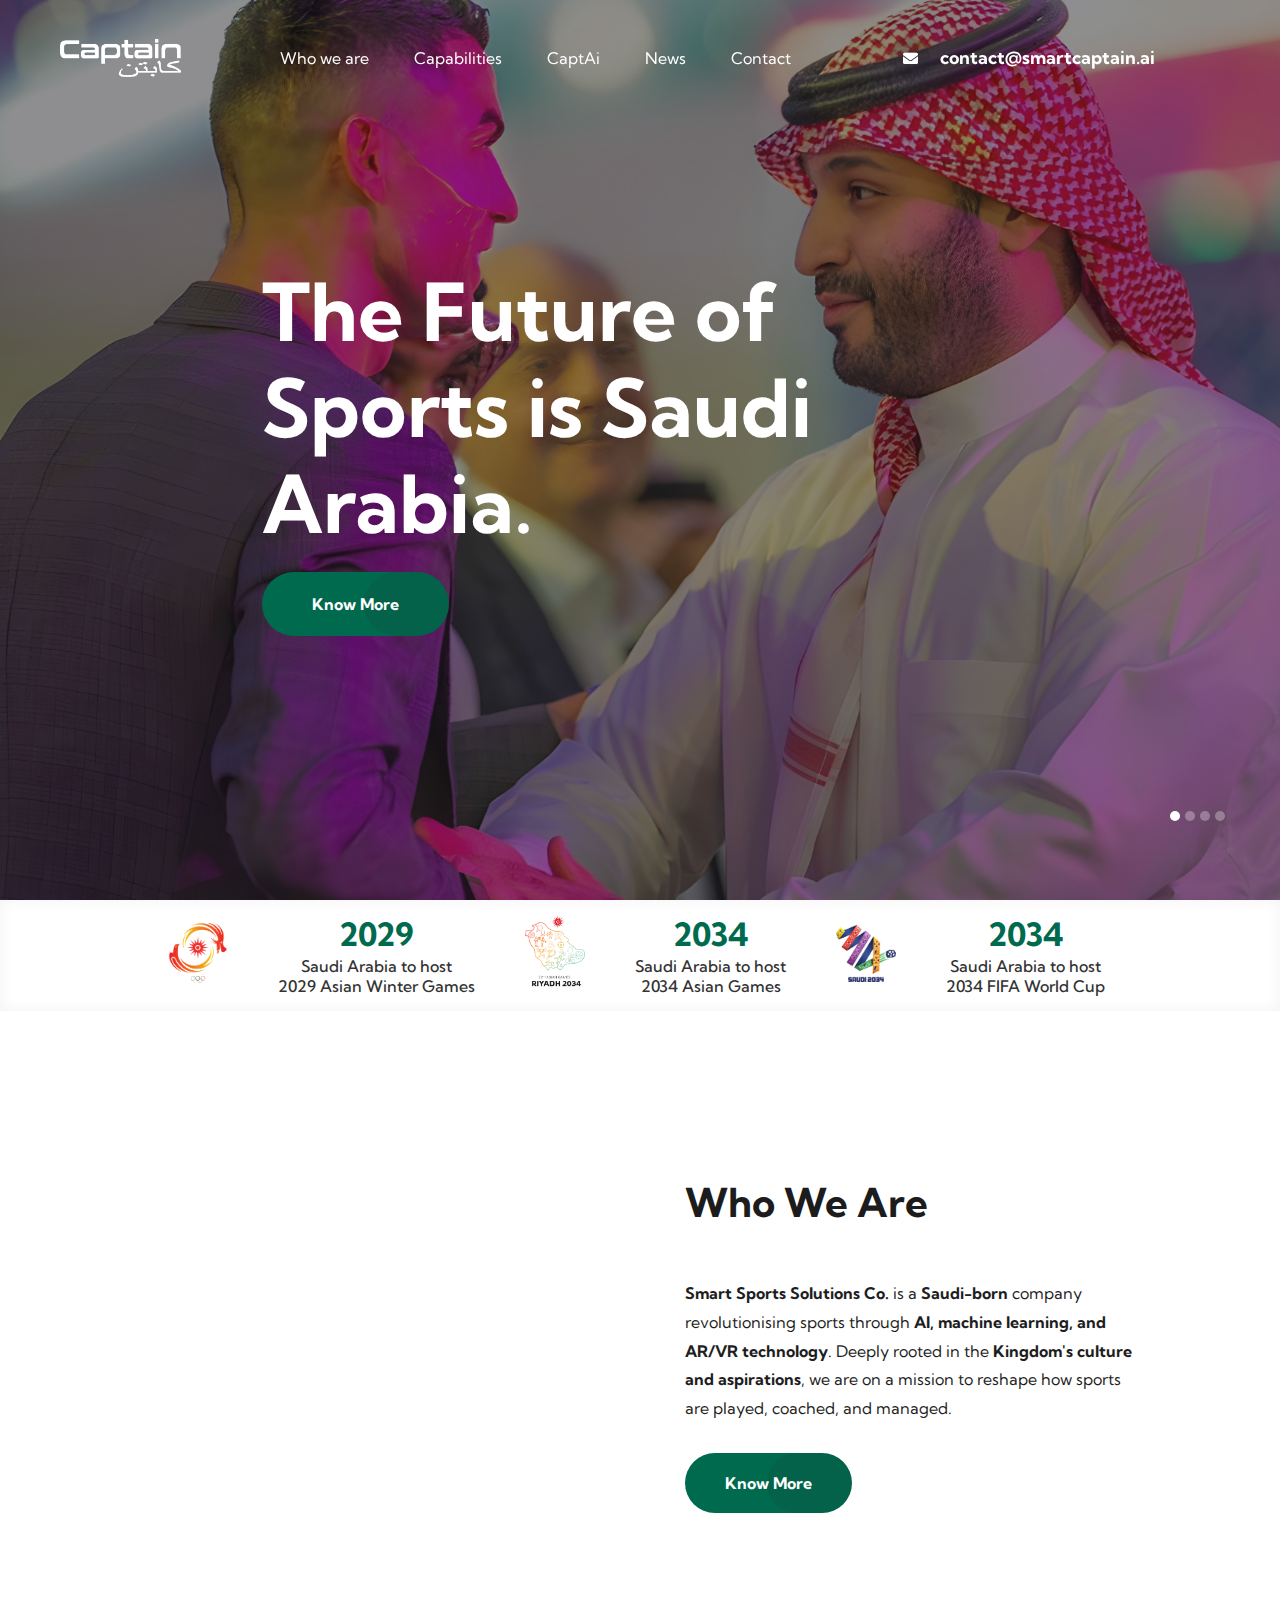
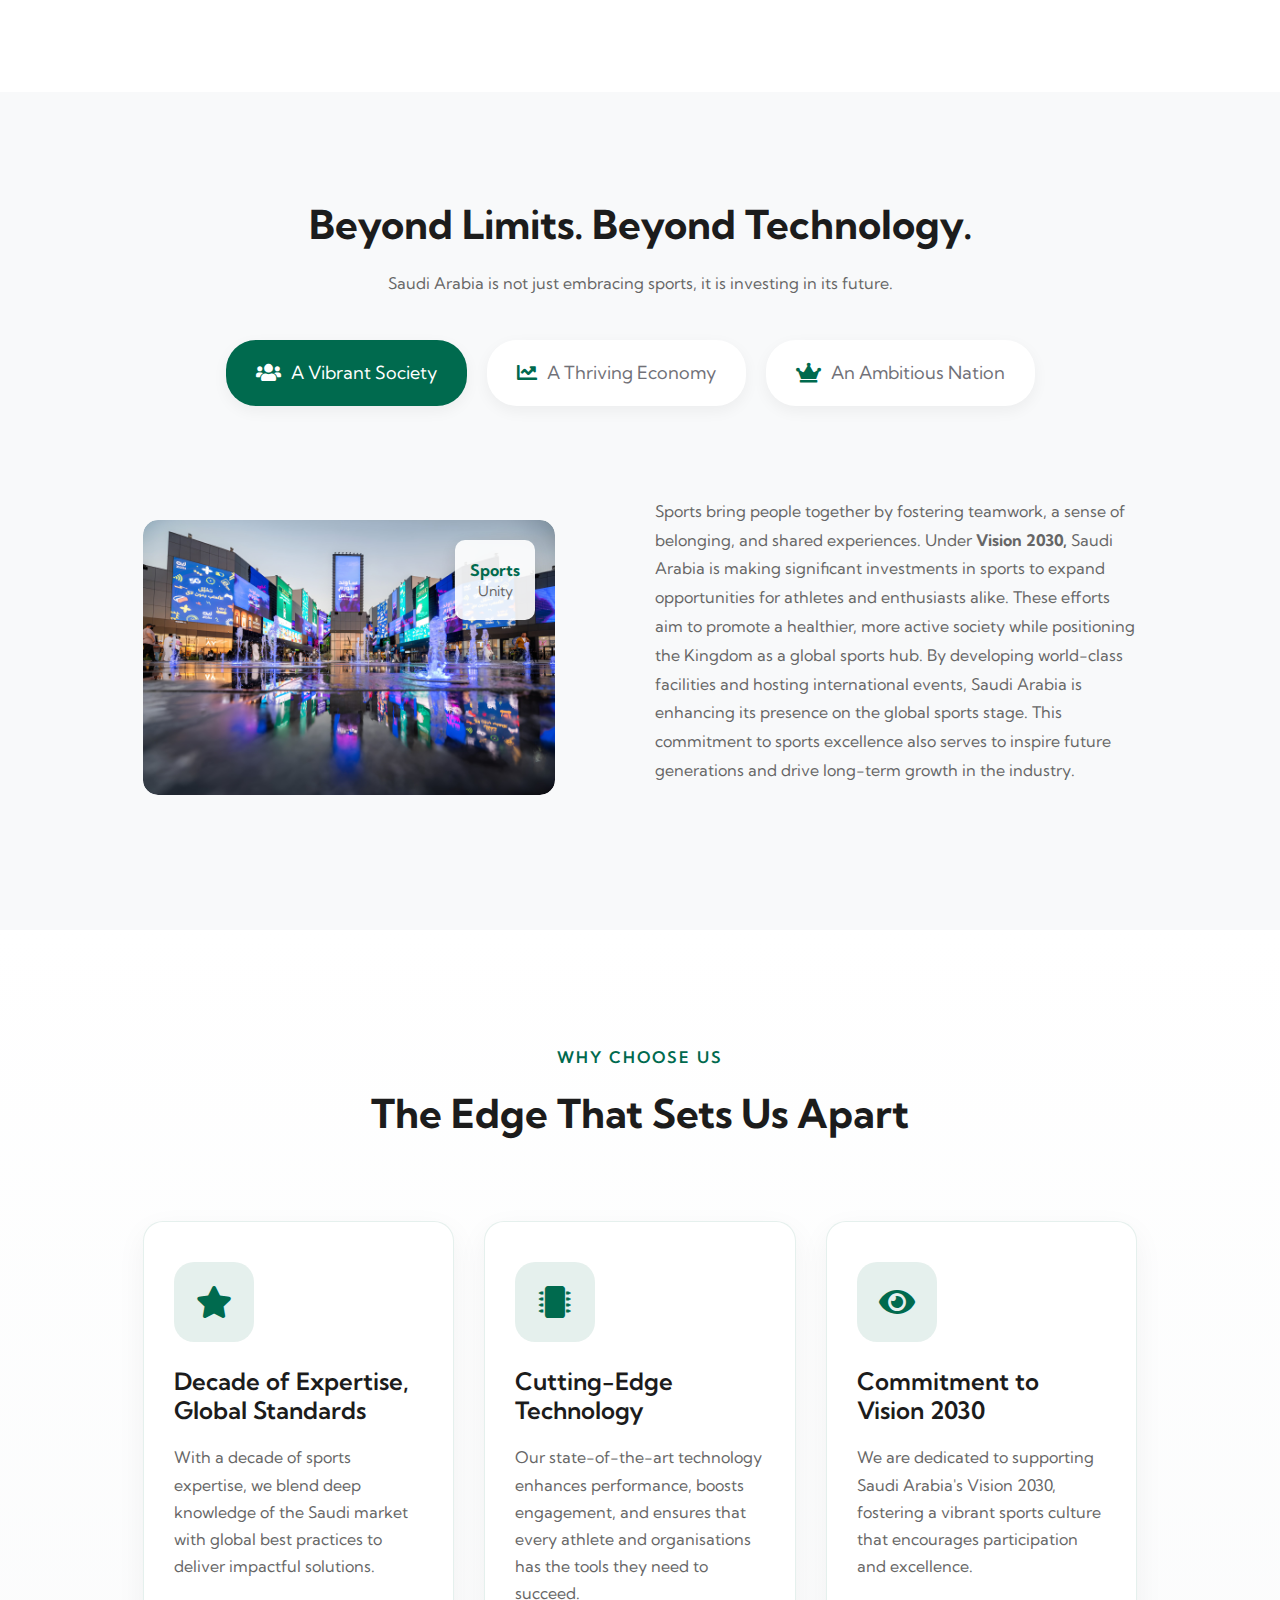
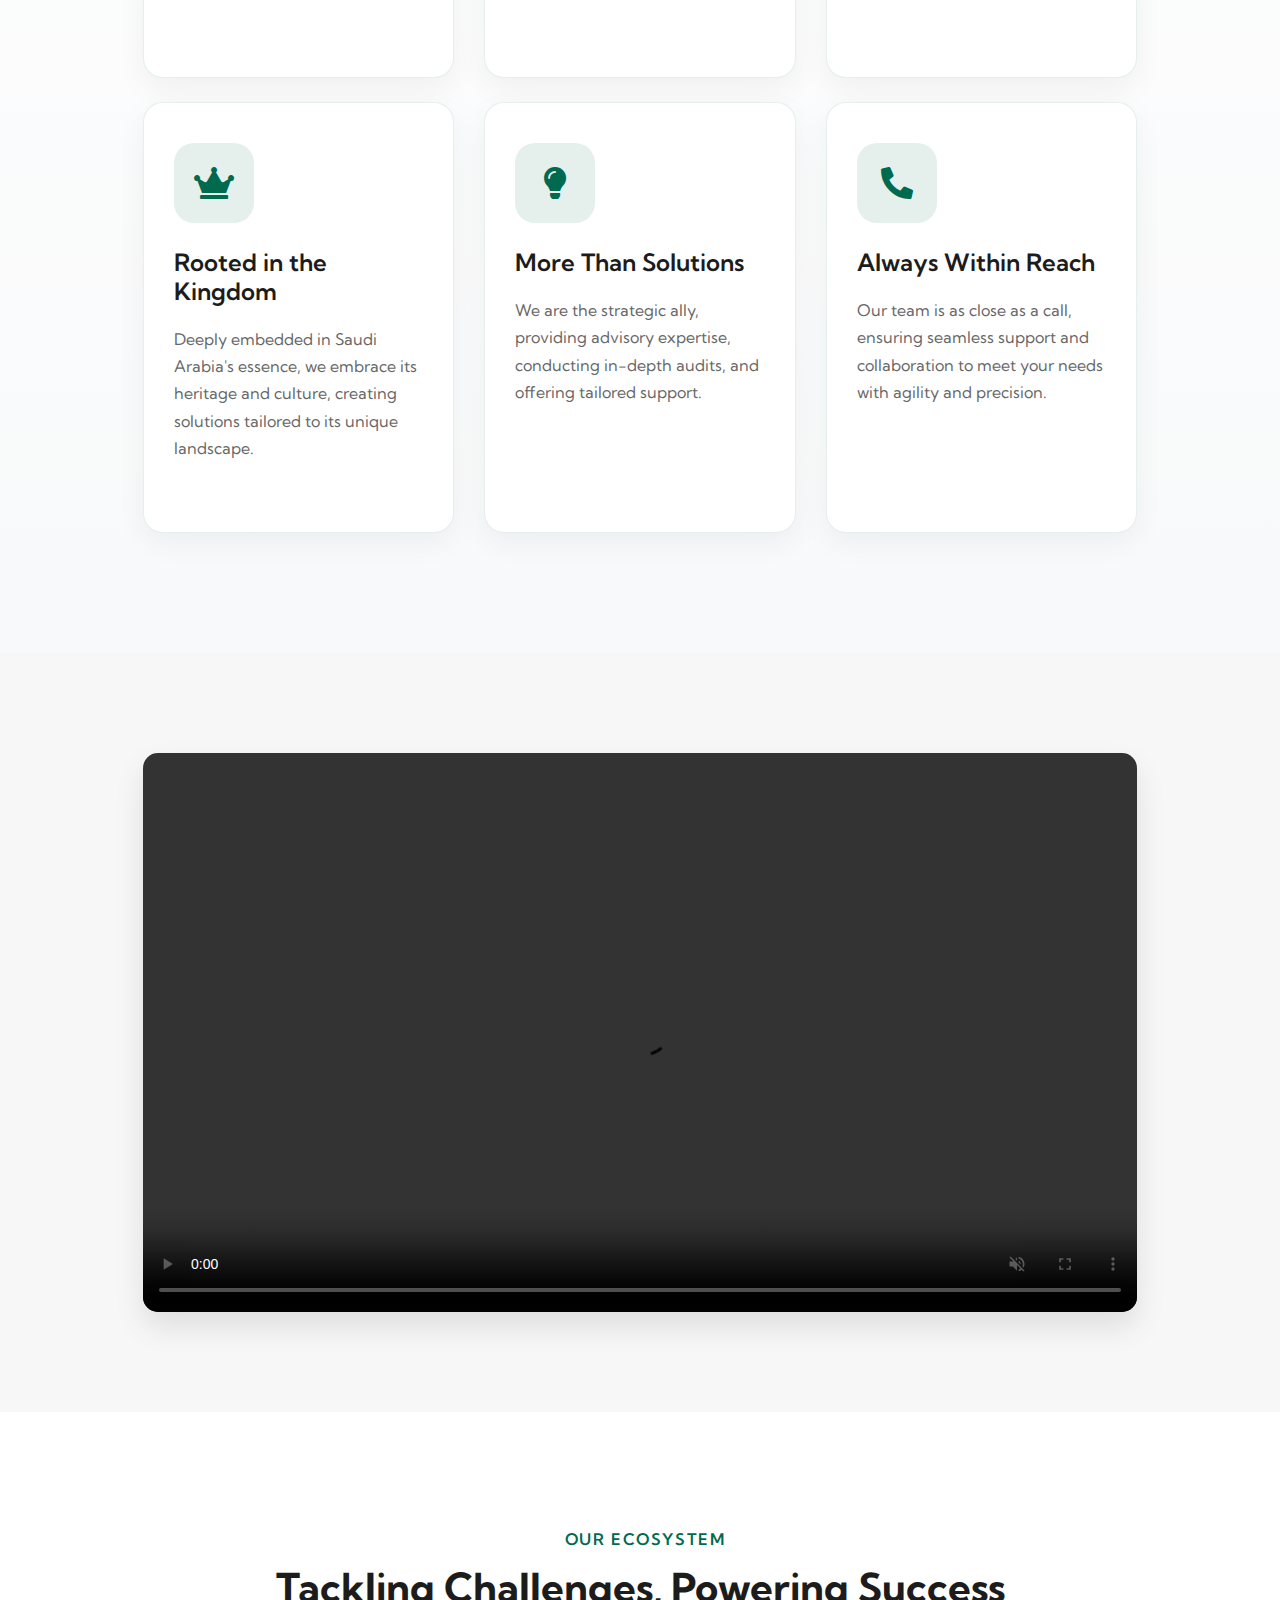
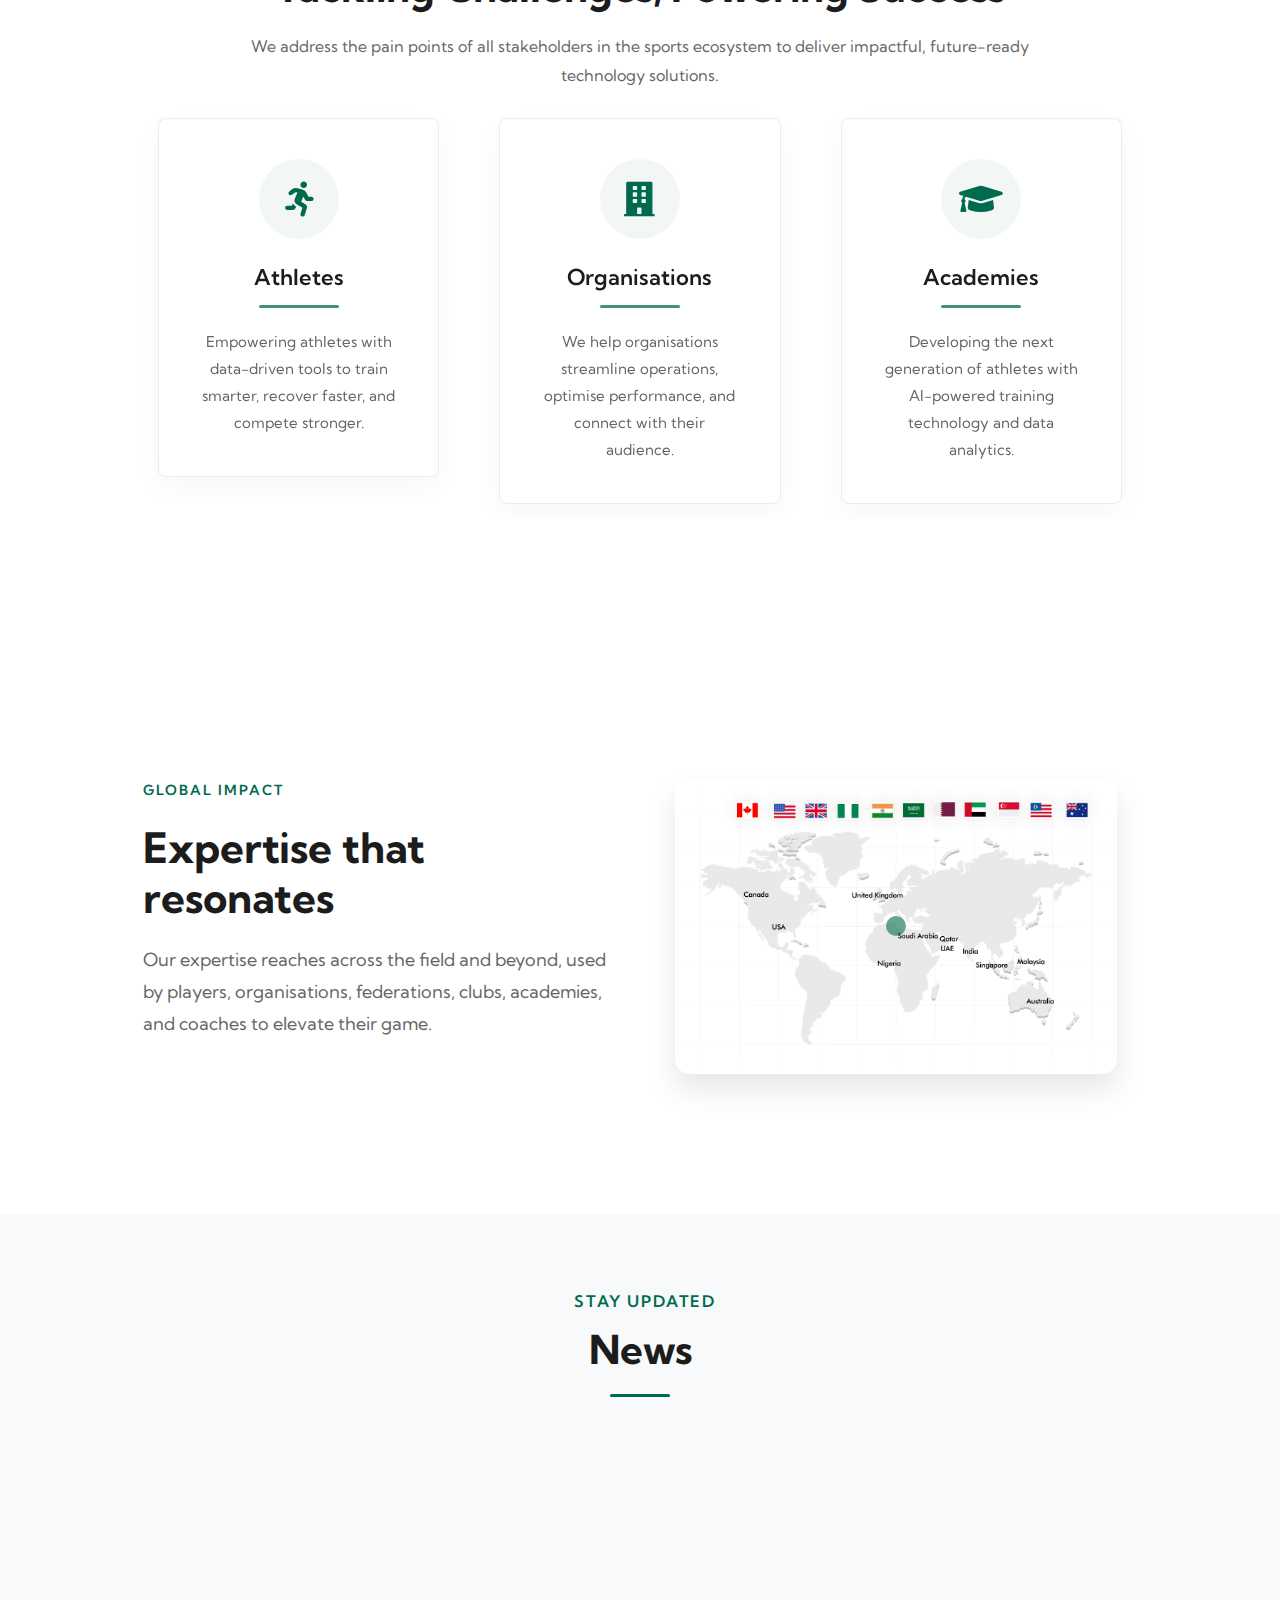
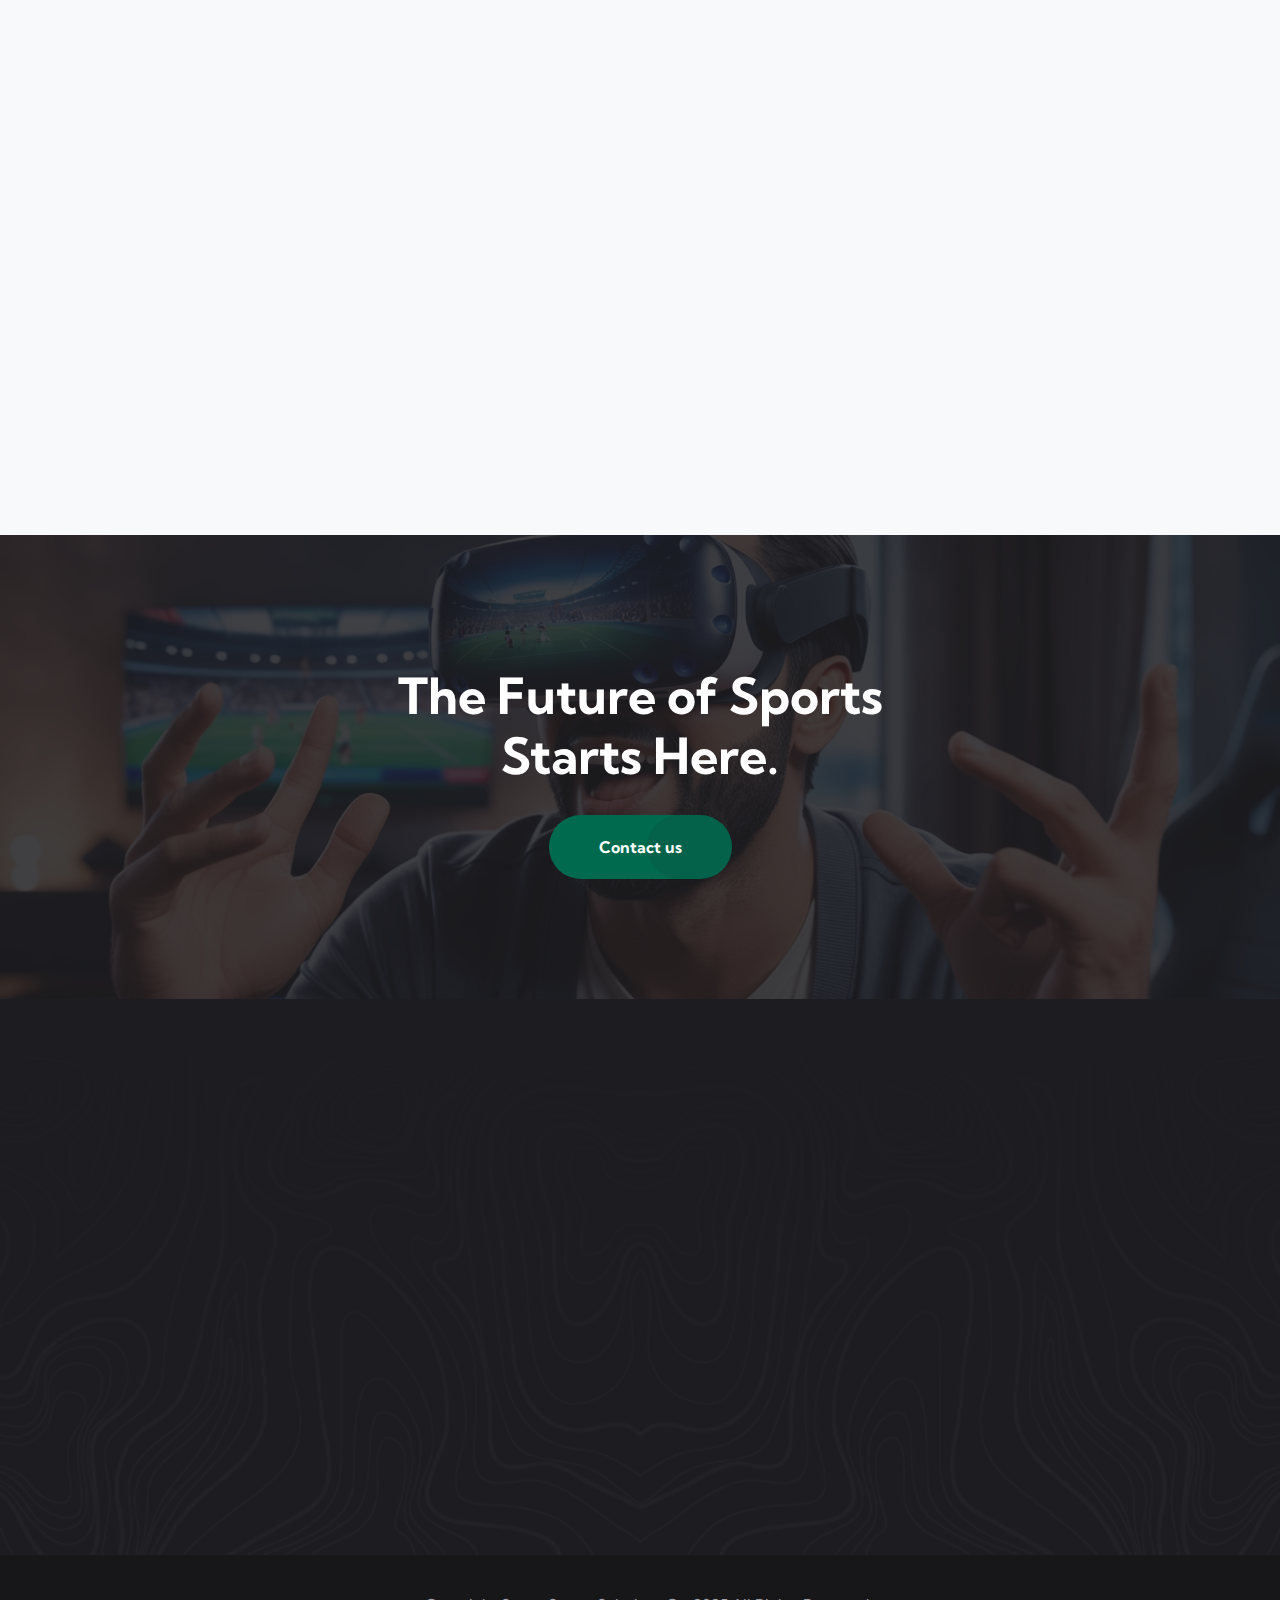
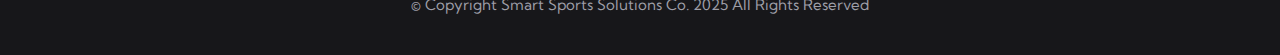
==== commit 033eba6c: "Update index.html" ====
--- a/index.html
+++ b/index.html
@@ -415,7 +415,7 @@
                         </div>
                         <div class="ticker-item">
                             <span class="number">2029</span>
-                            <span class="text">Asian Winter Games</span>
+                            <span class="text">Saudi Arabia to host <br>2029 Asian Winter Games</span>
                         </div>
                         <div class="ticker-item logo-item">
                             <span class="number">
@@ -424,7 +424,7 @@
                         </div>
                         <div class="ticker-item">
                             <span class="number">2034</span>
-                            <span class="text"> Asian Games</span>
+                            <span class="text">Saudi Arabia to host <br>2034 Asian Games</span>
                         </div>
                         <div class="ticker-item logo-item">
                             <span class="number">
@@ -433,7 +433,7 @@
                         </div>
                         <div class="ticker-item">
                             <span class="number">2034</span>
-                            <span class="text" style=" font-weight: bold;">Saudi Arabia to host <br> the 2034 FIFA World Cup</span>
+                            <span class="text" >Saudi Arabia to host <br>2034 FIFA World Cup</span>
                         </div>
 
                         <!-- Duplicate set for seamless loop -->
@@ -444,7 +444,7 @@
                         </div>
                         <div class="ticker-item">
                             <span class="number">2029</span>
-                            <span class="text">Asian Winter Games</span>
+                            <span class="text"> Saudi Arabia to host <br>2029 Asian Winter Games</span>
                         </div>
                         <div class="ticker-item logo-item">
                             <span class="number">
@@ -453,7 +453,7 @@
                         </div>
                         <div class="ticker-item">
                             <span class="number">2034</span>
-                            <span class="text"> Asian Games</span>
+                            <span class="text">Saudi Arabia to host <br>2034 Asian Games</span>
                         </div>
                         <div class="ticker-item logo-item">
                             <span class="number">
@@ -462,7 +462,7 @@
                         </div>
                         <div class="ticker-item">
                             <span class="number">2034</span>
-                            <span class="text" style=" font-weight: bold;">Saudi Arabia to host <br> the 2034 FIFA World Cup</span>
+                            <span class="text">Saudi Arabia to host <br>2034 FIFA World Cup</span>
                         </div>
                        
                     </div>
@@ -872,8 +872,8 @@
                                                 <div class="web-solutions__content-img">
                                                     <img src="assets/images/resources/vibrant society.jpg" alt="vibrant society">
                                                     <div class="experience-years">
-                                                        <span class="number">Visionary</span>
-                                                        <p>Progress</p>
+                                                        <span class="number">Sports</span>
+                                                        <p>Unity</p>
                                                     </div>
                                                 </div>
                                             </div>
@@ -943,8 +943,8 @@
                                                 <div class="web-solutions__content-img">
                                                     <img src="assets/images/resources/Ambitious Nation.jpg" alt="Ambitious Nation">
                                                     <div class="experience-years">
-                                                        <span class="number">Sports</span>
-                                                        <p>Unity</p>
+                                                        <span class="number">Visionary</span>
+                                                        <p>Progress</p>
                                                     </div>
                                                 </div>
                                             </div>
@@ -2156,7 +2156,7 @@
                                 Smart Sports Solutions Co., a leading Saudi-based sports technology company, is set to participate in <strong>LEAP 2025</strong>, the region's premier technology event, taking place from <strong>February 9 to 12</strong> at the <strong>Riyadh Exhibition and Convention Centre, Malham</strong>.
                             </p>
                         </div>
-                        <a href="News.html" class="thm-btn blog-one__read-more"><span>Read More</span></a>
+                        <a href="News-2.html" class="thm-btn blog-one__read-more"><span>Read More</span></a>
                     </div>
                 </div>
             </div>
@@ -2190,7 +2190,7 @@
                                 Smart Sports Solutions Co., a leading Saudi-based sports technology company, is set to take part in the <strong>Private Sector Forum 2025</strong>, hosted by the Public Investment Fund (PIF) on February 12-13, 2025, at the <strong>King Abdul Aziz International Conference Center in Riyadh</strong>.
                             </p>
                         </div>
-                        <a href="News-2.html" class="thm-btn blog-one__read-more"><span>Read More</span></a>
+                        <a href="News.html" class="thm-btn blog-one__read-more"><span>Read More</span></a>
                     </div>
                 </div>
             </div>
